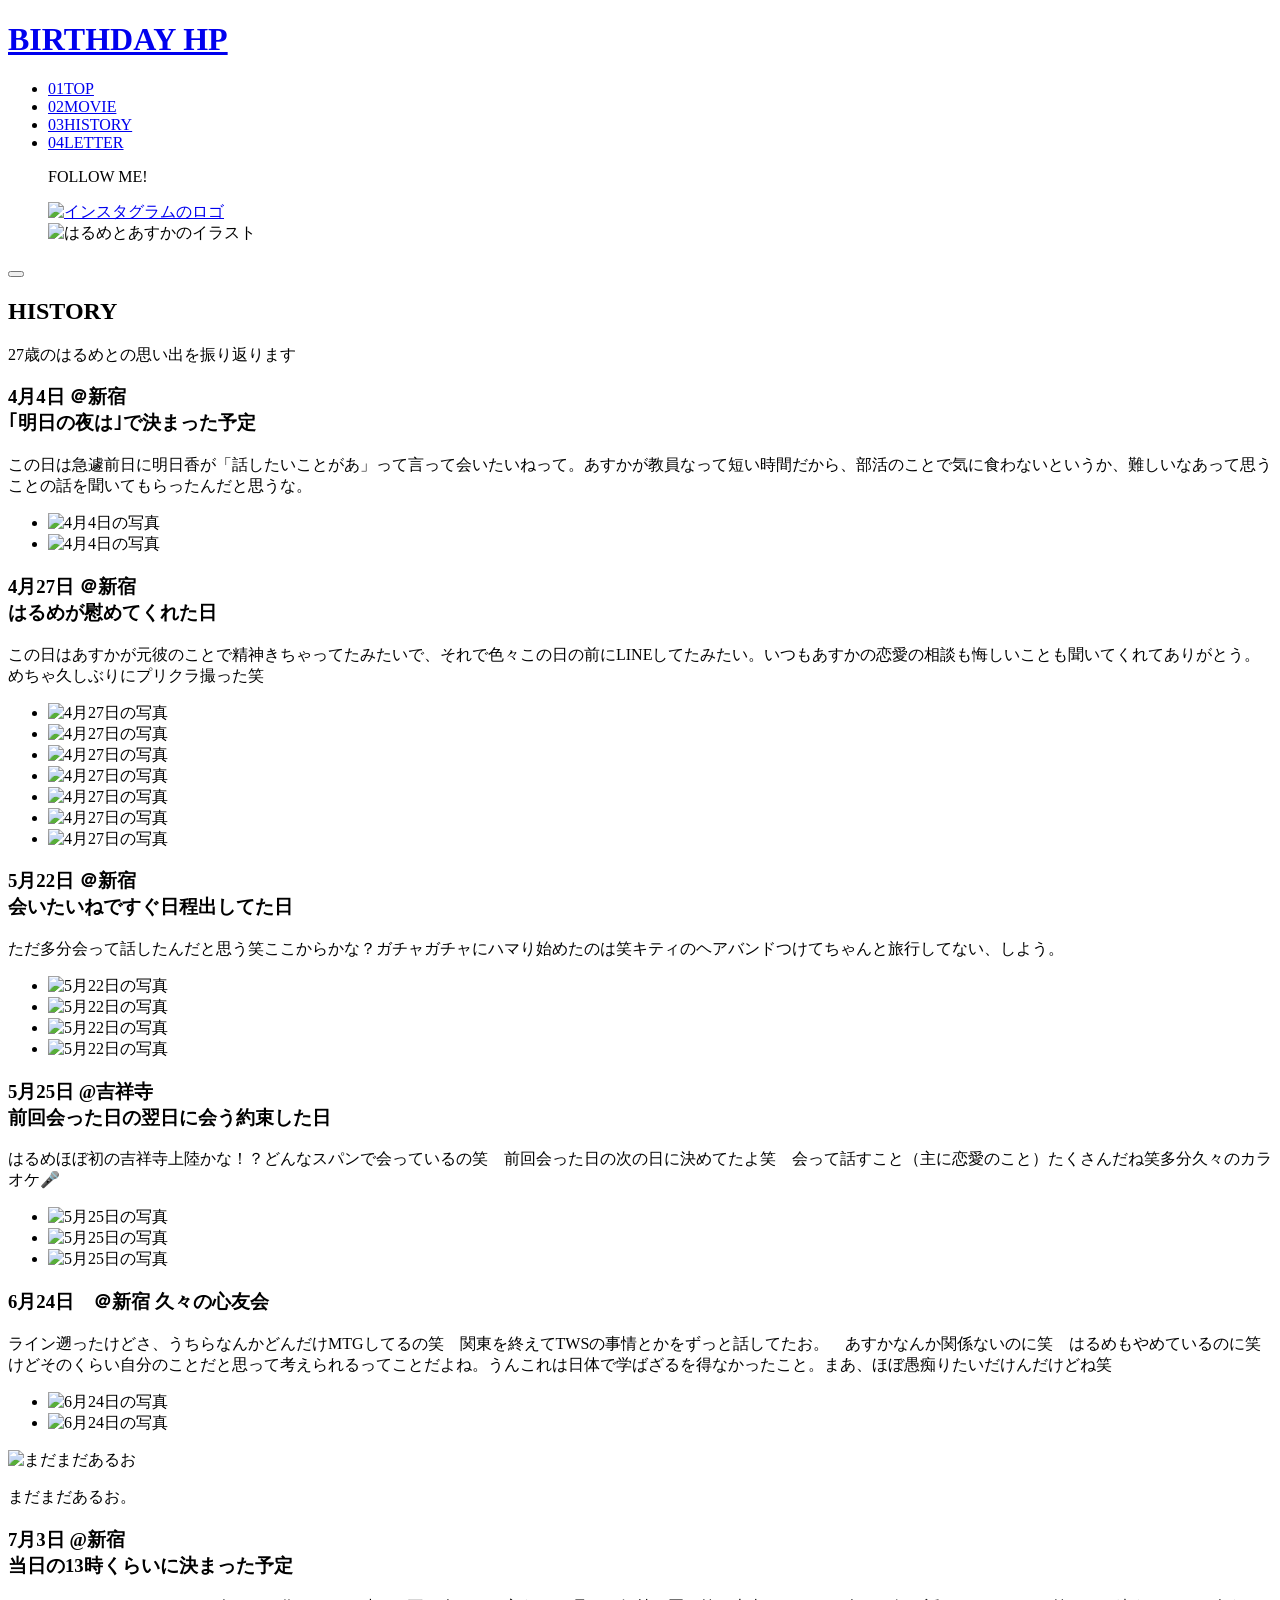
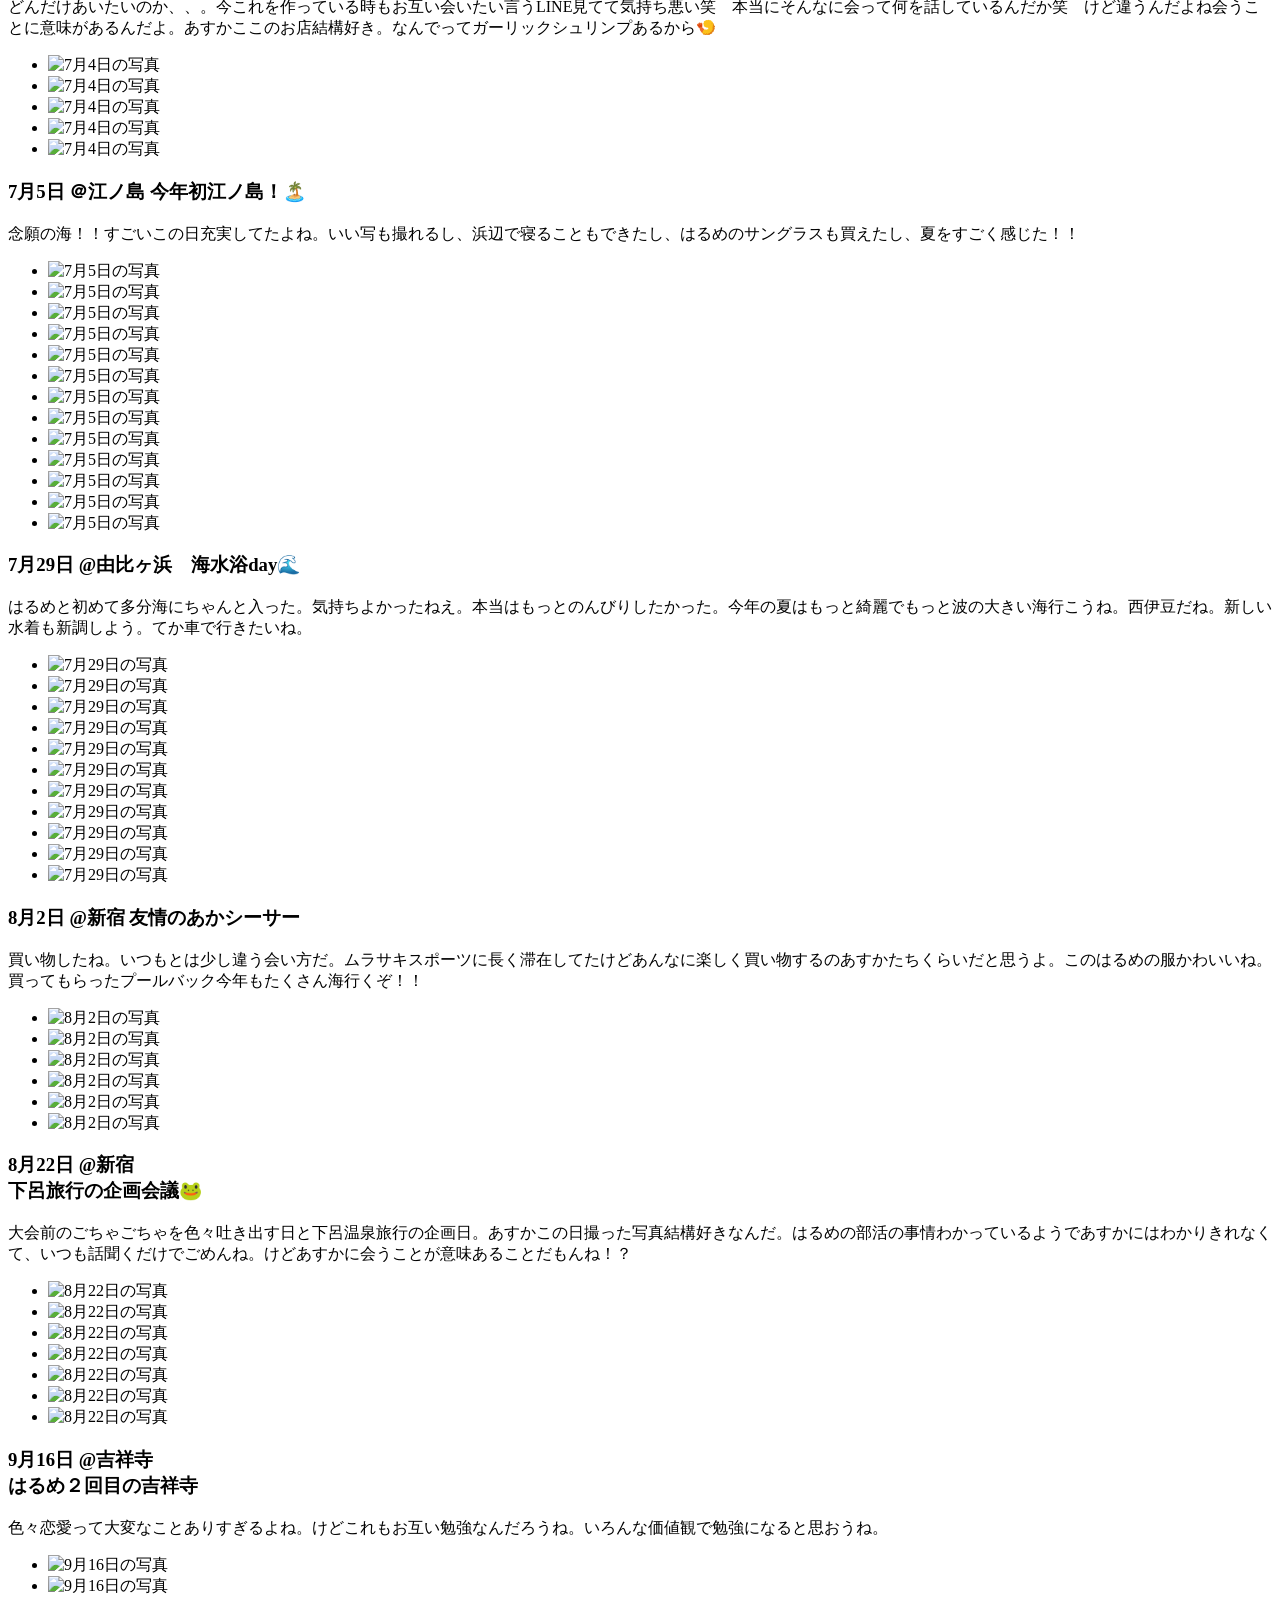
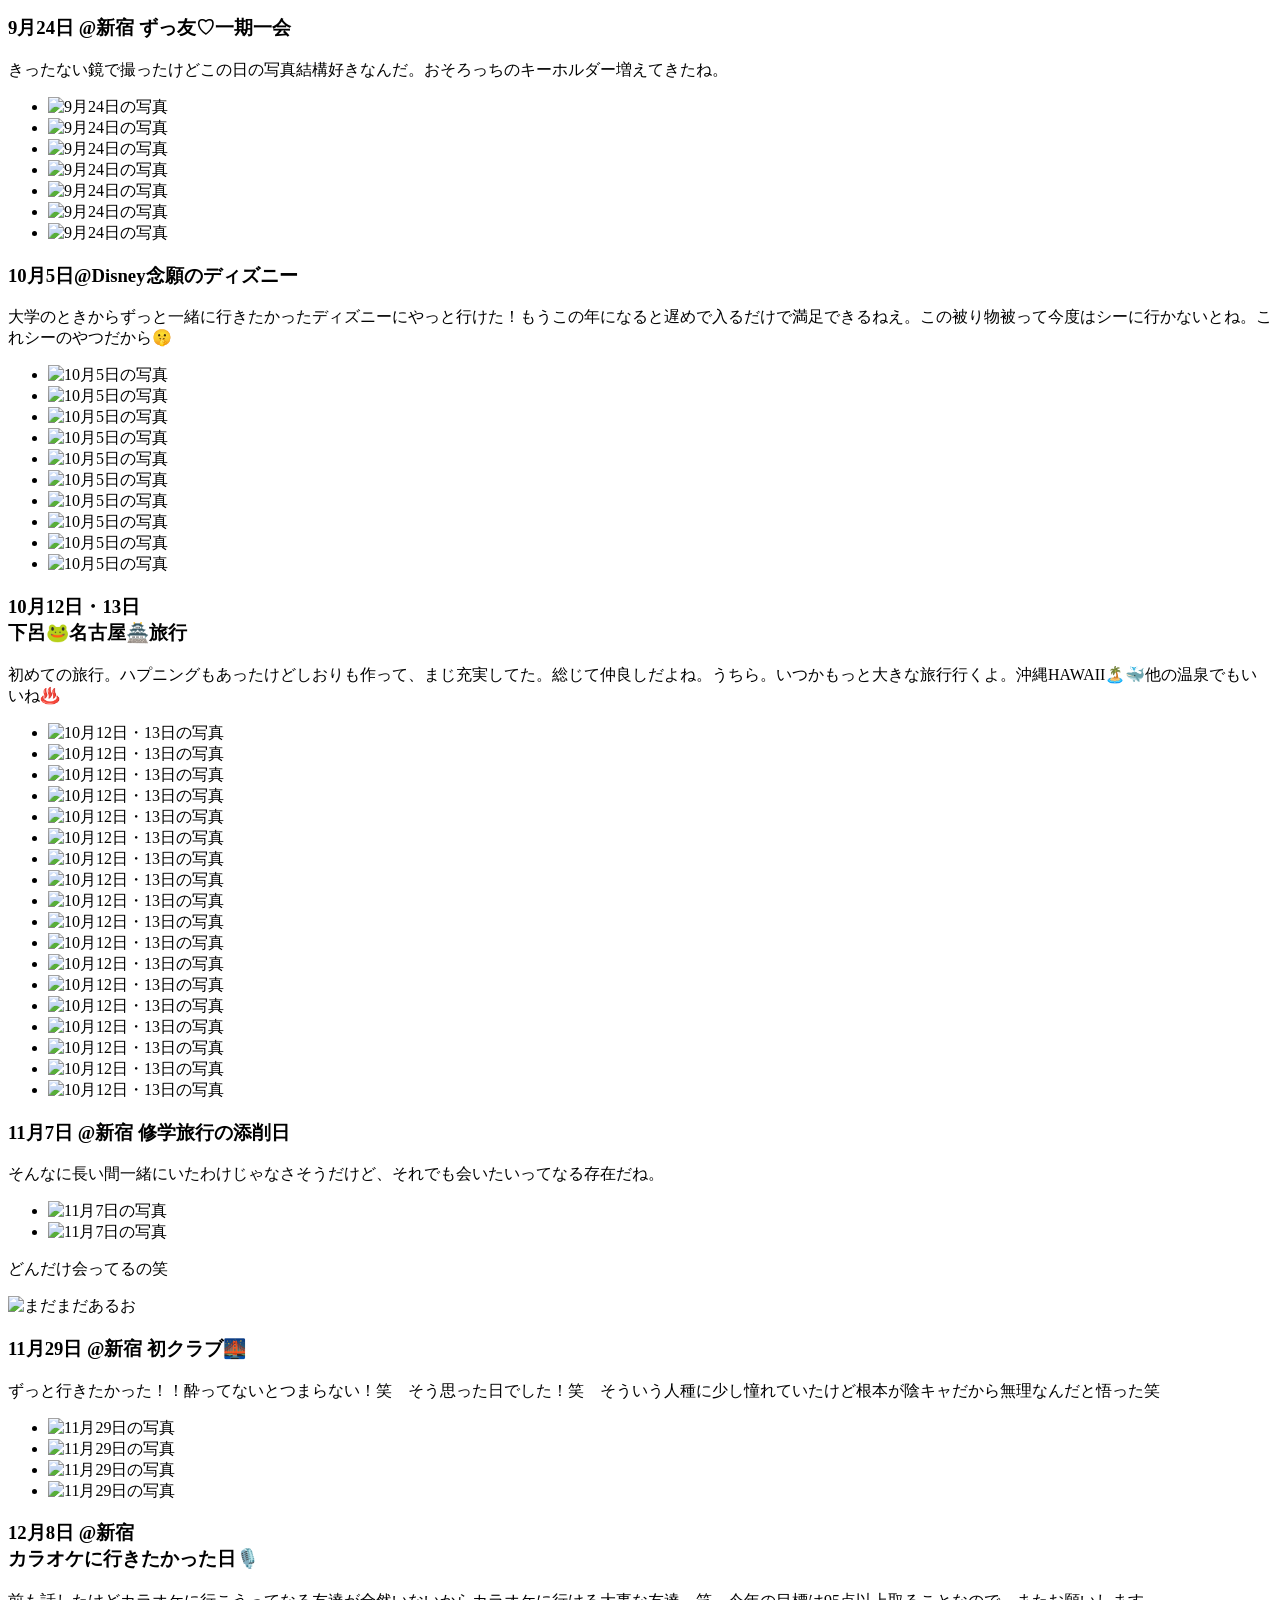
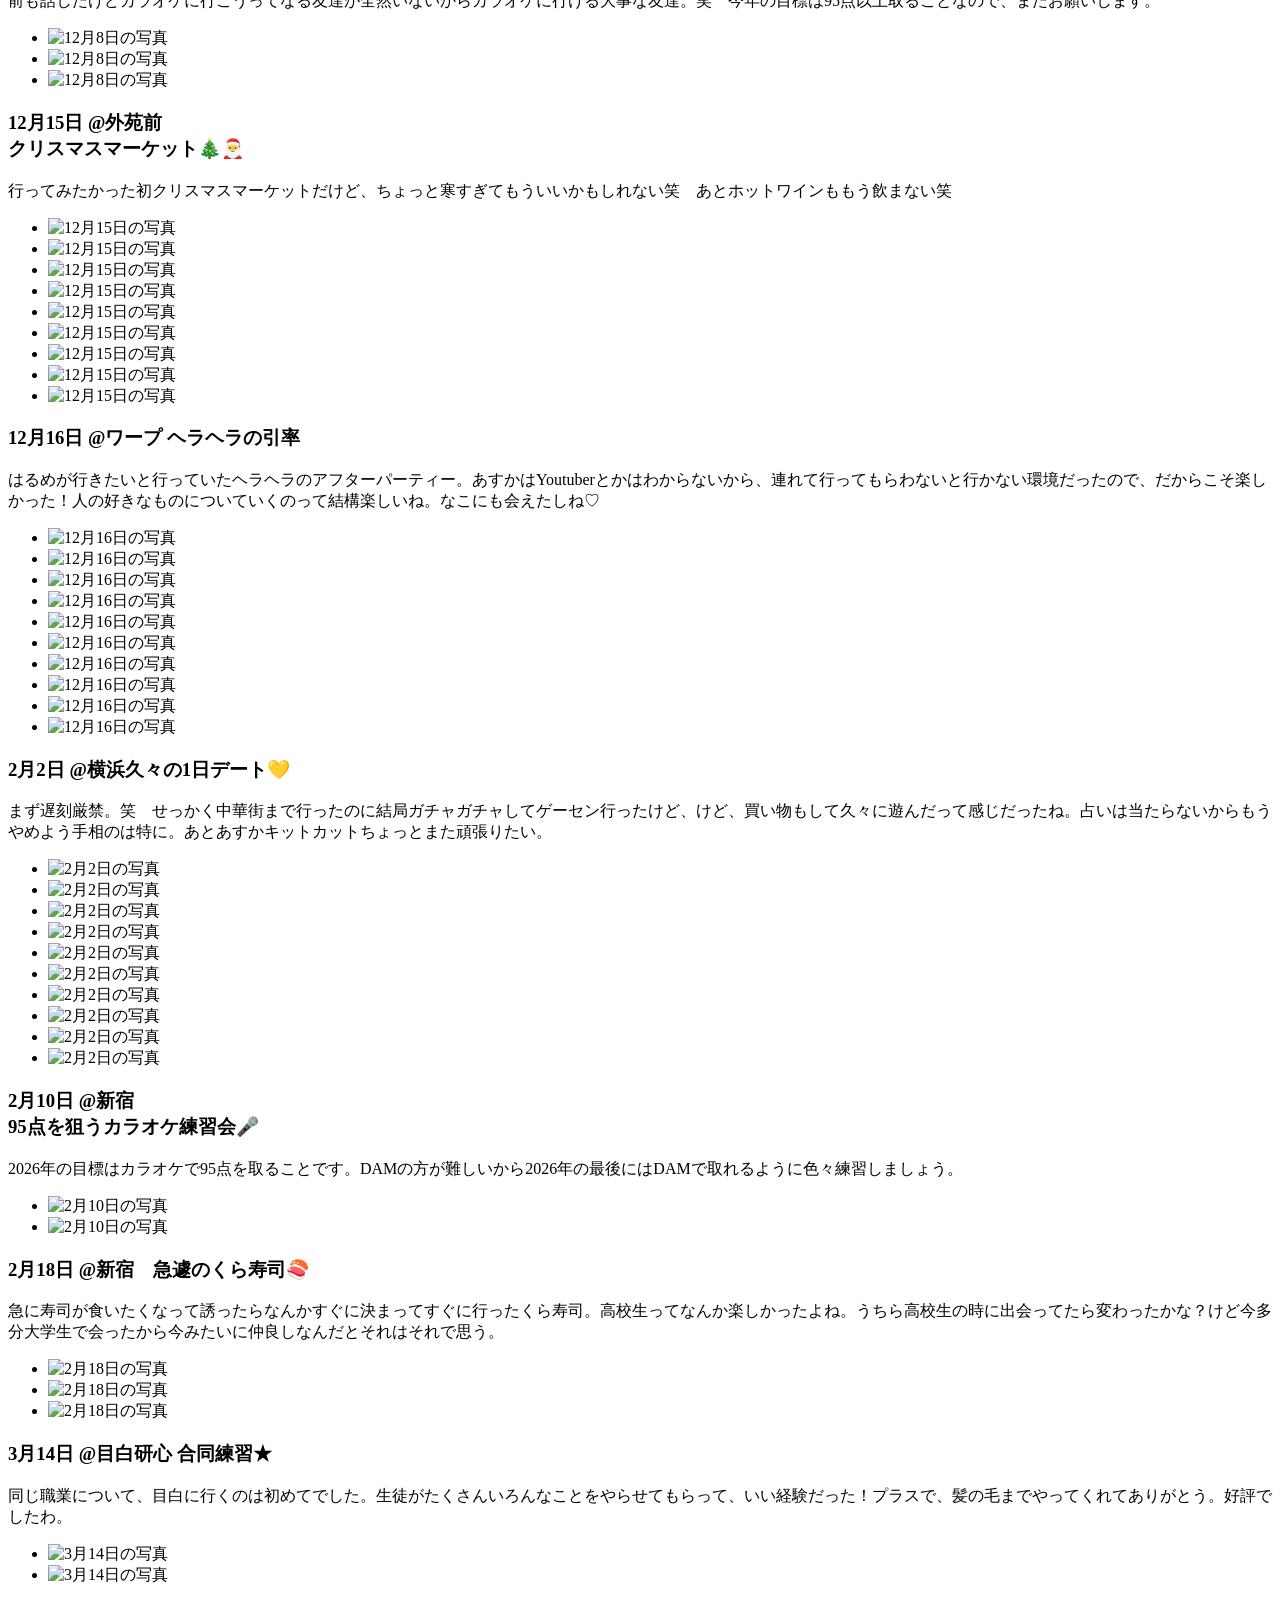
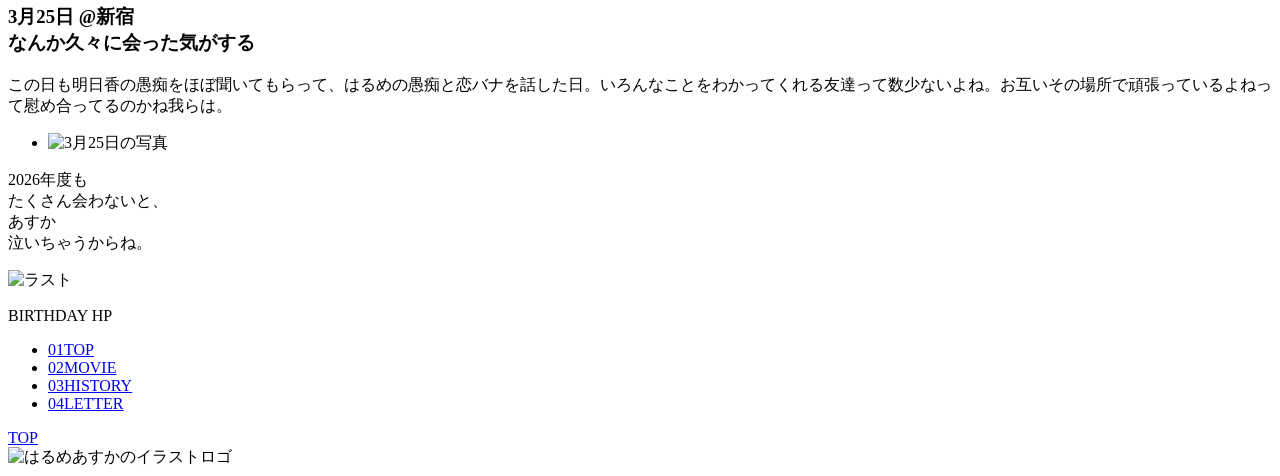
==== history.html @ 9bde6983 "Add files via upload" ====
<!doctype html>
<html lang="ja">
  <head>
    <meta charset="utf-8" />
    <meta name="viewport" content="width=device-width,initial-scale=1" />
    <title>BIRTHDAY HP</title>
    <meta
      name="description"
      content="大好きなはるめの誕生日をお祝いするHPになっています"
    />
    <meta name="format-detection" content="telephone=no" />

    <!-- favicon/web-clip-icon -->
    <link rel="icon" href="favicon.ico" type="image/ico" />
    <link rel="icon" href="favicon.png" type="image/png" />
    <link rel="icon" href="favicon.svg" type="image/svg+xml" />
    <link rel="apple-touch-icon" href="webclip.png" />

    <!-- ogp -->
    <meta property="og:site_name" content="BIRTHDAY HP" />
    <meta property="og:url" content="" />
    <meta property="og:type" content="website" />
    <meta property="og:title" content="BIRTHDAY HP" />
    <meta
      property="og:description"
      content="大好きなはるめの誕生日をお祝いするHPになっています"
    />
    <meta property="og:image" content="" />
    <meta property="og:locale" content="ja_JP" />
    <meta name="twitter:card" content="summary_large_image" />
    <meta
      name="twitter:description"
      content="大好きなはるめの誕生日をお祝いするHPになっています"
    />
    <meta name="twitter:image:src" content="" />

    <!-- google fonts -->
    <link rel="preconnect" href="https://fonts.googleapis.com" />
    <link rel="preconnect" href="https://fonts.gstatic.com" crossorigin />
    <link
      href="https://fonts.googleapis.com/css2?family=Luckiest+Guy&display=swap"
      rel="stylesheet"
    />

    <!-- css -->
    <link rel="stylesheet" href="css/reset.css" />
    <link rel="stylesheet" href="css/main.css" />

    <!-- js -->
    <!-- gsap,swiperのscriptを読み込む際はmain.jsより先に読み込んでください。 -->
    <script src="https://cdn.jsdelivr.net/npm/gsap@3.14.1/dist/gsap.min.js"></script>
    <script src="js/main.js" defer></script>
  </head>

  <body class="js_body">
    <header class="l_header">
      <h1 class="l_header-logo">
        <a href="index.html" class="l_header-logo_link">BIRTHDAY HP</a>
      </h1>
      <nav class="l_header-nav js_navigation">
        <ul class="l_header-nav_list">
          <li class="l_header-nav_item">
            <a href="index.html" class="l_header-nav_link"
              ><span class="l_header-nav__span">01</span>TOP</a
            >
          </li>
          <li class="l_header-nav_item">
            <a href="movie.html" class="l_header-nav_link"
              ><span class="l_header-nav__span">02</span>MOVIE</a
            >
          </li>
          <li class="l_header-nav_item">
            <a href="history.html" class="l_header-nav_link"
              ><span class="l_header-nav__span">03</span>HISTORY</a
            >
          </li>
          <li class="l_header-nav_item">
            <a href="letter.html" class="l_header-nav_link"
              ><span class="l_header-nav__span">04</span>LETTER</a
            >
          </li>

          <div class="l_header-follow-box">
            <p class="l_header-follow-txt">FOLLOW ME!</p>
            <div class="l_header-follow-img-wrapper">
              <a
                href="https://www.instagram.com/tomorrow87270/"
                target="_blank"
                class="l_header-follow-link"
              >
                <img
                  src="img/instgram.png"
                  alt="インスタグラムのロゴ"
                  width="41"
                  height="42"
                  class="l_header-follow-img"
                />
              </a>
            </div>
          </div>

          <div class="l_header-imageicon">
            <img
              src="img/illust_logo.png"
              alt="はるめとあすかのイラスト"
              width="500"
              height="500"
              class="l_header-imageicon-img"
            />
          </div>
        </ul>
      </nav>

      <button class="m_hamburger js_hamburger">
        <span class="m_hamburger-bar js_hamburger-bar"></span>
        <span class="m_hamburger-bar js_hamburger-bar"></span>
        <span class="m_hamburger-bar js_hamburger-bar"></span>
      </button>
    </header>

    <main class="history_main">
      <section class="history_section">
        <div class="l_contents">
          <div class="l_container">
            <h2 class="l_section-title">HISTORY</h2>
            <p class="l_section-txt">27歳のはるめとの思い出を振り返ります</p>

            <div class="history_contents">
              <div class="history_content">
                <div class="history_txt-wrap">
                  <h3 class="history_content-ttl">
                    <span class="history-date">4月4日 ＠新宿</span>
                    <br class="sp_br" />｢明日の夜は｣で決まった予定
                  </h3>
                  <p class="history_content-txt">
                    この日は急遽前日に明日香が「話したいことがあ」って言って会いたいねって。あすかが教員なって短い時間だから、部活のことで気に食わないというか、難しいなあって思うことの話を聞いてもらったんだと思うな。
                  </p>
                </div>

                <div class="history_slide-items_wrap">
                  <ul class="history_slide-items">
                    <li class="history_slide-items_item">
                      <img
                        src="img/memory/4m/0404/0404_1.jpg"
                        alt="4月4日の写真"
                        class="history_slide-items_photo"
                      />
                    </li>
                    <li class="history_slide-items_item">
                      <img
                        src="img/memory/4m/0404/0404_2.jpg"
                        alt="4月4日の写真"
                        class="history_slide-items_photo"
                      />
                    </li>
                  </ul>
                </div>
              </div>
            </div>

            <div class="history_contents">
              <div class="history_content">
                <div class="history_txt-wrap">
                  <h3 class="history_content-ttl">
                    <span class="history-date">4月27日 ＠新宿</span>
                    <br class="sp_br" />はるめが慰めてくれた日
                  </h3>
                  <p class="history_content-txt">
                    この日はあすかが元彼のことで精神きちゃってたみたいで、それで色々この日の前にLINEしてたみたい。いつもあすかの恋愛の相談も悔しいことも聞いてくれてありがとう。めちゃ久しぶりにプリクラ撮った笑
                  </p>
                </div>

                <div class="history_slide-items_wrap">
                  <ul class="history_slide-items">
                    <li class="history_slide-items_item">
                      <img
                        src="img/memory/4m/0427/0427_1.JPG"
                        alt="4月27日の写真"
                        class="history_slide-items_photo"
                      />
                    </li>
                    <li class="history_slide-items_item">
                      <img
                        src="img/memory/4m/0427/0427_2.JPG"
                        alt="4月27日の写真"
                        class="history_slide-items_photo"
                      />
                    </li>
                    <li class="history_slide-items_item">
                      <img
                        src="img/memory/4m/0427/0427_3.JPG"
                        alt="4月27日の写真"
                        class="history_slide-items_photo"
                      />
                    </li>
                    <li class="history_slide-items_item">
                      <img
                        src="img/memory/4m/0427/0427_4.JPG"
                        alt="4月27日の写真"
                        class="history_slide-items_photo"
                      />
                    </li>
                    <li class="history_slide-items_item">
                      <img
                        src="img/memory/4m/0427/0427_5.jpg"
                        alt="4月27日の写真"
                        class="history_slide-items_photo"
                      />
                    </li>
                    <li class="history_slide-items_item">
                      <img
                        src="img/memory/4m/0427/0427_6.jpg"
                        alt="4月27日の写真"
                        class="history_slide-items_photo"
                      />
                    </li>
                    <li class="history_slide-items_item">
                      <img
                        src="img/memory/4m/0427/0427_7.jpg"
                        alt="4月27日の写真"
                        class="history_slide-items_photo"
                      />
                    </li>
                  </ul>
                </div>
              </div>
            </div>

            <div class="history_contents">
              <div class="history_content">
                <div class="history_txt-wrap">
                  <h3 class="history_content-ttl">
                    <span class="history-date">5月22日 ＠新宿</span>
                    <br class="sp_br" />会いたいねですぐ日程出してた日
                  </h3>
                  <p class="history_content-txt">
                    ただ多分会って話したんだと思う笑ここからかな？ガチャガチャにハマり始めたのは笑キティのヘアバンドつけてちゃんと旅行してない、しよう。
                  </p>
                </div>

                <div class="history_slide-items_wrap">
                  <ul class="history_slide-items">
                    <li class="history_slide-items_item">
                      <img
                        src="img/memory/5m/0522/0522_1.JPG"
                        alt="5月22日の写真"
                        class="history_slide-items_photo"
                      />
                    </li>
                    <li class="history_slide-items_item">
                      <img
                        src="img/memory/5m/0522/0522_2.JPG"
                        alt="5月22日の写真"
                        class="history_slide-items_photo"
                      />
                    </li>
                    <li class="history_slide-items_item">
                      <img
                        src="img/memory/5m/0522/0522_3.JPG"
                        alt="5月22日の写真"
                        class="history_slide-items_photo"
                      />
                    </li>
                    <li class="history_slide-items_item">
                      <img
                        src="img/memory/5m/0522/0522_4.JPG"
                        alt="5月22日の写真"
                        class="history_slide-items_photo"
                      />
                    </li>
                  </ul>
                </div>
              </div>
            </div>

            <div class="history_contents">
              <div class="history_content">
                <div class="history_txt-wrap">
                  <h3 class="history_content-ttl">
                    <span class="history-date">5月25日 @吉祥寺</span>
                    <br class="sp_br" />前回会った日の翌日に会う約束した日
                  </h3>
                  <p class="history_content-txt">
                    はるめほぼ初の吉祥寺上陸かな！？どんなスパンで会っているの笑　前回会った日の次の日に決めてたよ笑　会って話すこと（主に恋愛のこと）たくさんだね笑多分久々のカラオケ🎤
                  </p>
                </div>

                <div class="history_slide-items_wrap">
                  <ul class="history_slide-items">
                    <li class="history_slide-items_item">
                      <img
                        src="img/memory/5m/0525/0525_1.JPG"
                        alt="5月25日の写真"
                        class="history_slide-items_photo"
                      />
                    </li>
                    <li class="history_slide-items_item">
                      <img
                        src="img/memory/5m/0525/0525_2.JPG"
                        alt="5月25日の写真"
                        class="history_slide-items_photo"
                      />
                    </li>
                    <li class="history_slide-items_item">
                      <img
                        src="img/memory/5m/0525/0525_3.JPG"
                        alt="5月25日の写真"
                        class="history_slide-items_photo"
                      />
                    </li>
                  </ul>
                </div>
              </div>
            </div>

            <div class="history_contents">
              <div class="history_content">
                <div class="history_txt-wrap">
                  <h3 class="history_content-ttl">
                    <span class="history-date">6月24日　＠新宿</span>
                    久々の心友会
                  </h3>
                  <p class="history_content-txt">
                    ライン遡ったけどさ、うちらなんかどんだけMTGしてるの笑　関東を終えてTWSの事情とかをずっと話してたお。　あすかなんか関係ないのに笑　はるめもやめているのに笑　けどそのくらい自分のことだと思って考えられるってことだよね。うんこれは日体で学ばざるを得なかったこと。まあ、ほぼ愚痴りたいだけんだけどね笑
                  </p>
                </div>

                <div class="history_slide-items_wrap">
                  <ul class="history_slide-items">
                    <li class="history_slide-items_item is-contain">
                      <img
                        src="img/memory/6m/0624_1.JPG"
                        alt="6月24日の写真"
                        class="history_slide-items_photo"
                      />
                    </li>
                    <li class="history_slide-items_item">
                      <img
                        src="img/memory/6m/0624_2.JPG"
                        alt="6月24日の写真"
                        class="history_slide-items_photo"
                      />
                    </li>
                  </ul>
                </div>
              </div>
            </div>

            <div class="history_continue-box">
              <div class="history_continue-img-wrap">
                <img
                  src="img/continue.png"
                  alt="まだまだあるお"
                  class="history_continue-img"
                />
              </div>
              <div class="history_continue-txt-box">
                <p class="history_continue-txt">まだまだあるお。</p>
              </div>
            </div>

            <div class="history_contents">
              <div class="history_content">
                <div class="history_txt-wrap">
                  <h3 class="history_content-ttl">
                    <span class="history-date">7月3日 @新宿</span>
                    <br class="sp_br" />当日の13時くらいに決まった予定
                  </h3>
                  <p class="history_content-txt">
                    どんだけあいたいのか、、。今これを作っている時もお互い会いたい言うLINE見てて気持ち悪い笑　本当にそんなに会って何を話しているんだか笑　けど違うんだよね会うことに意味があるんだよ。あすかここのお店結構好き。なんでってガーリックシュリンプあるから🍤
                  </p>
                </div>

                <div class="history_slide-items_wrap">
                  <ul class="history_slide-items">
                    <li class="history_slide-items_item">
                      <img
                        src="img/memory/7m/0704/0704_1.JPG"
                        alt="7月4日の写真"
                        class="history_slide-items_photo"
                      />
                    </li>
                    <li class="history_slide-items_item">
                      <img
                        src="img/memory/7m/0704/0704_2.JPG"
                        alt="7月4日の写真"
                        class="history_slide-items_photo"
                      />
                    </li>
                    <li class="history_slide-items_item">
                      <img
                        src="img/memory/7m/0704/0704_3.JPG"
                        alt="7月4日の写真"
                        class="history_slide-items_photo"
                      />
                    </li>
                    <li class="history_slide-items_item">
                      <img
                        src="img/memory/7m/0704/0704_4.jpg"
                        alt="7月4日の写真"
                        class="history_slide-items_photo"
                      />
                    </li>
                    <li class="history_slide-items_item">
                      <img
                        src="img/memory/7m/0704/0704_5.JPG"
                        alt="7月4日の写真"
                        class="history_slide-items_photo"
                      />
                    </li>
                  </ul>
                </div>
              </div>
            </div>

            <div class="history_contents">
              <div class="history_content">
                <div class="history_txt-wrap">
                  <h3 class="history_content-ttl">
                    <span class="history-date">7月5日 ＠江ノ島</span>
                    今年初江ノ島！🏝️
                  </h3>
                  <p class="history_content-txt">
                    念願の海！！すごいこの日充実してたよね。いい写も撮れるし、浜辺で寝ることもできたし、はるめのサングラスも買えたし、夏をすごく感じた！！
                  </p>
                </div>

                <div class="history_slide-items_wrap">
                  <ul class="history_slide-items">
                    <li class="history_slide-items_item">
                      <img
                        src="img/memory/7m/0705/0705_1.JPG"
                        alt="7月5日の写真"
                        class="history_slide-items_photo"
                      />
                    </li>
                    <li class="history_slide-items_item">
                      <img
                        src="img/memory/7m/0705/0705_2.JPG"
                        alt="7月5日の写真"
                        class="history_slide-items_photo"
                      />
                    </li>
                    <li class="history_slide-items_item">
                      <img
                        src="img/memory/7m/0705/0705_3.JPG"
                        alt="7月5日の写真"
                        class="history_slide-items_photo"
                      />
                    </li>
                    <li class="history_slide-items_item">
                      <img
                        src="img/memory/7m/0705/0705_4.JPG"
                        alt="7月5日の写真"
                        class="history_slide-items_photo"
                      />
                    </li>
                    <li class="history_slide-items_item">
                      <img
                        src="img/memory/7m/0705/0705_5.JPG"
                        alt="7月5日の写真"
                        class="history_slide-items_photo"
                      />
                    </li>
                    <li class="history_slide-items_item">
                      <img
                        src="img/memory/7m/0705/0705_6.JPG"
                        alt="7月5日の写真"
                        class="history_slide-items_photo"
                      />
                    </li>
                    <li class="history_slide-items_item">
                      <img
                        src="img/memory/7m/0705/0705_7.JPG"
                        alt="7月5日の写真"
                        class="history_slide-items_photo"
                      />
                    </li>
                    <li class="history_slide-items_item">
                      <img
                        src="img/memory/7m/0705/0705_8.JPG"
                        alt="7月5日の写真"
                        class="history_slide-items_photo"
                      />
                    </li>
                    <li class="history_slide-items_item">
                      <img
                        src="img/memory/7m/0705/0705_9.JPG"
                        alt="7月5日の写真"
                        class="history_slide-items_photo"
                      />
                    </li>
                    <li class="history_slide-items_item">
                      <img
                        src="img/memory/7m/0705/0705_10.JPG"
                        alt="7月5日の写真"
                        class="history_slide-items_photo"
                      />
                    </li>
                    <li class="history_slide-items_item">
                      <img
                        src="img/memory/7m/0705/0705_11.jpg"
                        alt="7月5日の写真"
                        class="history_slide-items_photo"
                      />
                    </li>
                    <li class="history_slide-items_item">
                      <img
                        src="img/memory/7m/0705/0705_12.jpg"
                        alt="7月5日の写真"
                        class="history_slide-items_photo"
                      />
                    </li>
                    <li class="history_slide-items_item">
                      <img
                        src="img/memory/7m/0705/0705_13.jpg"
                        alt="7月5日の写真"
                        class="history_slide-items_photo"
                      />
                    </li>
                  </ul>
                </div>
              </div>
            </div>

            <div class="history_contents">
              <div class="history_content">
                <div class="history_txt-wrap">
                  <h3 class="history_content-ttl">
                    <span class="history-date">7月29日 @由比ヶ浜</span
                    >　海水浴day🌊
                  </h3>
                  <p class="history_content-txt">
                    はるめと初めて多分海にちゃんと入った。気持ちよかったねえ。本当はもっとのんびりしたかった。今年の夏はもっと綺麗でもっと波の大きい海行こうね。西伊豆だね。新しい水着も新調しよう。てか車で行きたいね。
                  </p>
                </div>

                <div class="history_slide-items_wrap">
                  <ul class="history_slide-items">
                    <li class="history_slide-items_item">
                      <img
                        src="img/memory/7m/0729/0729_1.JPG"
                        alt="7月29日の写真"
                        class="history_slide-items_photo"
                      />
                    </li>
                    <li class="history_slide-items_item">
                      <img
                        src="img/memory/7m/0729/0729_2.JPG"
                        alt="7月29日の写真"
                        class="history_slide-items_photo"
                      />
                    </li>
                    <li class="history_slide-items_item">
                      <img
                        src="img/memory/7m/0729/0729_3.JPG"
                        alt="7月29日の写真"
                        class="history_slide-items_photo"
                      />
                    </li>
                    <li class="history_slide-items_item">
                      <img
                        src="img/memory/7m/0729/0729_4.JPG"
                        alt="7月29日の写真"
                        class="history_slide-items_photo"
                      />
                    </li>
                    <li class="history_slide-items_item">
                      <img
                        src="img/memory/7m/0729/0729_5.JPG"
                        alt="7月29日の写真"
                        class="history_slide-items_photo"
                      />
                    </li>
                    <li class="history_slide-items_item">
                      <img
                        src="img/memory/7m/0729/0729_6.JPG"
                        alt="7月29日の写真"
                        class="history_slide-items_photo"
                      />
                    </li>
                    <li class="history_slide-items_item">
                      <img
                        src="img/memory/7m/0729/0729_7.JPG"
                        alt="7月29日の写真"
                        class="history_slide-items_photo"
                      />
                    </li>
                    <li class="history_slide-items_item">
                      <img
                        src="img/memory/7m/0729/0729_8.jpg"
                        alt="7月29日の写真"
                        class="history_slide-items_photo"
                      />
                    </li>
                    <li class="history_slide-items_item is-contain">
                      <img
                        src="img/memory/7m/0729/0729_9.jpg"
                        alt="7月29日の写真"
                        class="history_slide-items_photo"
                      />
                    </li>
                    <li class="history_slide-items_item">
                      <img
                        src="img/memory/7m/0729/0729_10.jpg"
                        alt="7月29日の写真"
                        class="history_slide-items_photo"
                      />
                    </li>
                    <li class="history_slide-items_item">
                      <img
                        src="img/memory/7m/0729/0729_11.jpg"
                        alt="7月29日の写真"
                        class="history_slide-items_photo"
                      />
                    </li>
                  </ul>
                </div>
              </div>
            </div>

            <div class="history_contents">
              <div class="history_content">
                <div class="history_txt-wrap">
                  <h3 class="history_content-ttl">
                    <span class="history-date">8月2日 @新宿</span>
                    友情のあかシーサー
                  </h3>
                  <p class="history_content-txt">
                    買い物したね。いつもとは少し違う会い方だ。ムラサキスポーツに長く滞在してたけどあんなに楽しく買い物するのあすかたちくらいだと思うよ。このはるめの服かわいいね。買ってもらったプールバック今年もたくさん海行くぞ！！
                  </p>
                </div>

                <div class="history_slide-items_wrap">
                  <ul class="history_slide-items">
                    <li class="history_slide-items_item">
                      <img
                        src="img/memory/8m/0802/0802_1.JPG"
                        alt="8月2日の写真"
                        class="history_slide-items_photo"
                      />
                    </li>
                    <li class="history_slide-items_item">
                      <img
                        src="img/memory/8m/0802/0802_2.JPG"
                        alt="8月2日の写真"
                        class="history_slide-items_photo"
                      />
                    </li>
                    <li class="history_slide-items_item">
                      <img
                        src="img/memory/8m/0802/0802_3.JPG"
                        alt="8月2日の写真"
                        class="history_slide-items_photo"
                      />
                    </li>
                    <li class="history_slide-items_item is-contain">
                      <img
                        src="img/memory/8m/0802/0802_4.JPG"
                        alt="8月2日の写真"
                        class="history_slide-items_photo"
                      />
                    </li>
                    <li class="history_slide-items_item is-contain">
                      <img
                        src="img/memory/8m/0802/0802_5.JPG"
                        alt="8月2日の写真"
                        class="history_slide-items_photo"
                      />
                    </li>
                    <li class="history_slide-items_item">
                      <img
                        src="img/memory/8m/0802/0802_7.jpg"
                        alt="8月2日の写真"
                        class="history_slide-items_photo"
                      />
                    </li>
                  </ul>
                </div>
              </div>
            </div>

            <div class="history_contents">
              <div class="history_content">
                <div class="history_txt-wrap">
                  <h3 class="history_content-ttl">
                    <span class="history-date">8月22日 @新宿</span>
                    <br class="sp_br" />下呂旅行の企画会議🐸
                  </h3>
                  <p class="history_content-txt">
                    大会前のごちゃごちゃを色々吐き出す日と下呂温泉旅行の企画日。あすかこの日撮った写真結構好きなんだ。はるめの部活の事情わかっているようであすかにはわかりきれなくて、いつも話聞くだけでごめんね。けどあすかに会うことが意味あることだもんね！？
                  </p>
                </div>

                <div class="history_slide-items_wrap">
                  <ul class="history_slide-items">
                    <li class="history_slide-items_item">
                      <img
                        src="img/memory/8m/0822/0822_1.JPG"
                        alt="8月22日の写真"
                        class="history_slide-items_photo"
                      />
                    </li>
                    <li class="history_slide-items_item">
                      <img
                        src="img/memory/8m/0822/0822_2.JPG"
                        alt="8月22日の写真"
                        class="history_slide-items_photo"
                      />
                    </li>
                    <li class="history_slide-items_item">
                      <img
                        src="img/memory/8m/0822/0822_3.JPG"
                        alt="8月22日の写真"
                        class="history_slide-items_photo"
                      />
                    </li>
                    <li class="history_slide-items_item">
                      <img
                        src="img/memory/8m/0822/0822_4.JPG"
                        alt="8月22日の写真"
                        class="history_slide-items_photo"
                      />
                    </li>
                    <li class="history_slide-items_item">
                      <img
                        src="img/memory/8m/0822/0822_5.JPG"
                        alt="8月22日の写真"
                        class="history_slide-items_photo"
                      />
                    </li>
                    <li class="history_slide-items_item">
                      <img
                        src="img/memory/8m/0822/0822_6.JPG"
                        alt="8月22日の写真"
                        class="history_slide-items_photo"
                      />
                    </li>
                    <li class="history_slide-items_item">
                      <img
                        src="img/memory/8m/0822/0822_7.jpg"
                        alt="8月22日の写真"
                        class="history_slide-items_photo"
                      />
                    </li>
                  </ul>
                </div>
              </div>
            </div>

            <div class="history_contents">
              <div class="history_content">
                <div class="history_txt-wrap">
                  <h3 class="history_content-ttl">
                    <span class="history-date">9月16日 @吉祥寺</span>
                    <br class="sp_br" />はるめ２回目の吉祥寺
                  </h3>
                  <p class="history_content-txt">
                    色々恋愛って大変なことありすぎるよね。けどこれもお互い勉強なんだろうね。いろんな価値観で勉強になると思おうね。
                  </p>
                </div>

                <div class="history_slide-items_wrap">
                  <ul class="history_slide-items">
                    <li class="history_slide-items_item">
                      <img
                        src="img/memory/9m/0916/0916_1.JPG"
                        alt="9月16日の写真"
                        class="history_slide-items_photo"
                      />
                    </li>
                    <li class="history_slide-items_item">
                      <img
                        src="img/memory/9m/0916/0916_2.JPG"
                        alt="9月16日の写真"
                        class="history_slide-items_photo"
                      />
                    </li>
                  </ul>
                </div>
              </div>
            </div>

            <div class="history_contents">
              <div class="history_content">
                <div class="history_txt-wrap">
                  <h3 class="history_content-ttl">
                    <span class="history-date">9月24日 @新宿</span>
                    ずっ友♡一期一会
                  </h3>
                  <p class="history_content-txt">
                    きったない鏡で撮ったけどこの日の写真結構好きなんだ。おそろっちのキーホルダー増えてきたね。
                  </p>
                </div>

                <div class="history_slide-items_wrap">
                  <ul class="history_slide-items">
                    <li class="history_slide-items_item is-contain">
                      <img
                        src="img/memory/9m/0924/0924_2.JPG"
                        alt="9月24日の写真"
                        class="history_slide-items_photo"
                      />
                    </li>
                    <li class="history_slide-items_item">
                      <img
                        src="img/memory/9m/0924/0924_3.JPG"
                        alt="9月24日の写真"
                        class="history_slide-items_photo"
                      />
                    </li>
                    <li class="history_slide-items_item">
                      <img
                        src="img/memory/9m/0924/0924_4.JPG"
                        alt="9月24日の写真"
                        class="history_slide-items_photo"
                      />
                    </li>
                    <li class="history_slide-items_item is-contain">
                      <img
                        src="img/memory/9m/0924/0924_5.JPG"
                        alt="9月24日の写真"
                        class="history_slide-items_photo"
                      />
                    </li>
                    <li class="history_slide-items_item">
                      <img
                        src="img/memory/9m/0924/0924_6.JPG"
                        alt="9月24日の写真"
                        class="history_slide-items_photo"
                      />
                    </li>
                    <li class="history_slide-items_item">
                      <img
                        src="img/memory/9m/0924/0924_7.JPG"
                        alt="9月24日の写真"
                        class="history_slide-items_photo"
                      />
                    </li>
                    <li class="history_slide-items_item">
                      <img
                        src="img/memory/9m/0924/0924_8.JPG"
                        alt="9月24日の写真"
                        class="history_slide-items_photo"
                      />
                    </li>
                  </ul>
                </div>
              </div>
            </div>

            <div class="history_contents">
              <div class="history_content">
                <div class="history_txt-wrap">
                  <h3 class="history_content-ttl">
                    <span class="history-date">10月5日@Disney</span
                    >念願のディズニー
                  </h3>
                  <p class="history_content-txt">
                    大学のときからずっと一緒に行きたかったディズニーにやっと行けた！もうこの年になると遅めで入るだけで満足できるねえ。この被り物被って今度はシーに行かないとね。これシーのやつだから🤫
                  </p>
                </div>

                <div class="history_slide-items_wrap">
                  <ul class="history_slide-items">
                    <li class="history_slide-items_item is-contain">
                      <img
                        src="img/memory/10m/1005/1005_1.JPG"
                        alt="10月5日の写真"
                        class="history_slide-items_photo"
                      />
                    </li>
                    <li class="history_slide-items_item is-contain">
                      <img
                        src="img/memory/10m/1005/1005_2.JPG"
                        alt="10月5日の写真"
                        class="history_slide-items_photo"
                      />
                    </li>
                    <li class="history_slide-items_item is-contain">
                      <img
                        src="img/memory/10m/1005/1005_3.JPG"
                        alt="10月5日の写真"
                        class="history_slide-items_photo"
                      />
                    </li>
                    <li class="history_slide-items_item">
                      <img
                        src="img/memory/10m/1005/1005_4.JPG"
                        alt="10月5日の写真"
                        class="history_slide-items_photo"
                      />
                    </li>
                    <li class="history_slide-items_item">
                      <img
                        src="img/memory/10m/1005/1005_5.JPG"
                        alt="10月5日の写真"
                        class="history_slide-items_photo"
                      />
                    </li>
                    <li class="history_slide-items_item">
                      <img
                        src="img/memory/10m/1005/1005_6.JPG"
                        alt="10月5日の写真"
                        class="history_slide-items_photo"
                      />
                    </li>
                    <li class="history_slide-items_item">
                      <img
                        src="img/memory/10m/1005/1005_7.JPG"
                        alt="10月5日の写真"
                        class="history_slide-items_photo"
                      />
                    </li>
                    <li class="history_slide-items_item is-contain">
                      <img
                        src="img/memory/10m/1005/1005_8.jpg"
                        alt="10月5日の写真"
                        class="history_slide-items_photo"
                      />
                    </li>
                    <li class="history_slide-items_item">
                      <img
                        src="img/memory/10m/1005/1005_9.jpg"
                        alt="10月5日の写真"
                        class="history_slide-items_photo"
                      />
                    </li>
                    <li class="history_slide-items_item">
                      <img
                        src="img/memory/10m/1005/1005_10.jpg"
                        alt="10月5日の写真"
                        class="history_slide-items_photo"
                      />
                    </li>
                  </ul>
                </div>
              </div>
            </div>

            <div class="history_contents">
              <div class="history_content">
                <div class="history_txt-wrap">
                  <h3 class="history_content-ttl">
                    <span class="history-date">10月12日・13日</span>
                    <br class="sp_br" />下呂🐸名古屋🏯旅行
                  </h3>
                  <p class="history_content-txt">
                    初めての旅行。ハプニングもあったけどしおりも作って、まじ充実してた。総じて仲良しだよね。うちら。いつかもっと大きな旅行行くよ。沖縄HAWAII🏝️🐳他の温泉でもいいね♨️
                  </p>
                </div>

                <div class="history_slide-items_wrap">
                  <ul class="history_slide-items">
                    <li class="history_slide-items_item is-contain">
                      <img
                        src="img/memory/10m/101213/101213_1.jpg"
                        alt="10月12日・13日の写真"
                        class="history_slide-items_photo"
                      />
                    </li>
                    <li class="history_slide-items_item">
                      <img
                        src="img/memory/10m/101213/101213_2.jpg"
                        alt="10月12日・13日の写真"
                        class="history_slide-items_photo"
                      />
                    </li>
                    <li class="history_slide-items_item">
                      <img
                        src="img/memory/10m/101213/101213_4.jpg"
                        alt="10月12日・13日の写真"
                        class="history_slide-items_photo"
                      />
                    </li>
                    <li class="history_slide-items_item is-contain">
                      <img
                        src="img/memory/10m/101213/101213_5.jpg"
                        alt="10月12日・13日の写真"
                        class="history_slide-items_photo"
                      />
                    </li>
                    <li class="history_slide-items_item">
                      <img
                        src="img/memory/10m/101213/101213_6.jpg"
                        alt="10月12日・13日の写真"
                        class="history_slide-items_photo"
                      />
                    </li>
                    <li class="history_slide-items_item">
                      <img
                        src="img/memory/10m/101213/101213_7.jpg"
                        alt="10月12日・13日の写真"
                        class="history_slide-items_photo"
                      />
                    </li>
                    <li class="history_slide-items_item">
                      <img
                        src="img/memory/10m/101213/101213_8.jpg"
                        alt="10月12日・13日の写真"
                        class="history_slide-items_photo"
                      />
                    </li>
                    <li class="history_slide-items_item is-contain">
                      <img
                        src="img/memory/10m/101213/101213_9.jpg"
                        alt="10月12日・13日の写真"
                        class="history_slide-items_photo"
                      />
                    </li>
                    <li class="history_slide-items_item">
                      <img
                        src="img/memory/10m/101213/101213_10.jpg"
                        alt="10月12日・13日の写真"
                        class="history_slide-items_photo"
                      />
                    </li>
                    <li class="history_slide-items_item is-contain">
                      <img
                        src="img/memory/10m/101213/101213_11.jpg"
                        alt="10月12日・13日の写真"
                        class="history_slide-items_photo"
                      />
                    </li>
                    <li class="history_slide-items_item is-contain">
                      <img
                        src="img/memory/10m/101213/101213_12.jpg"
                        alt="10月12日・13日の写真"
                        class="history_slide-items_photo"
                      />
                    </li>
                    <li class="history_slide-items_item is-contain">
                      <img
                        src="img/memory/10m/101213/101213_13.jpg"
                        alt="10月12日・13日の写真"
                        class="history_slide-items_photo"
                      />
                    </li>
                    <li class="history_slide-items_item">
                      <img
                        src="img/memory/10m/101213/101213_14.jpg"
                        alt="10月12日・13日の写真"
                        class="history_slide-items_photo"
                      />
                    </li>
                    <li class="history_slide-items_item is-contain">
                      <img
                        src="img/memory/10m/101213/101213_15.jpg"
                        alt="10月12日・13日の写真"
                        class="history_slide-items_photo"
                      />
                    </li>
                    <li class="history_slide-items_item">
                      <img
                        src="img/memory/10m/101213/101213_16.jpg"
                        alt="10月12日・13日の写真"
                        class="history_slide-items_photo"
                      />
                    </li>
                    <li class="history_slide-items_item is-contain">
                      <img
                        src="img/memory/10m/101213/101213_17.jpg"
                        alt="10月12日・13日の写真"
                        class="history_slide-items_photo"
                      />
                    </li>
                    <li class="history_slide-items_item is-contain">
                      <img
                        src="img/memory/10m/101213/101213_18.jpg"
                        alt="10月12日・13日の写真"
                        class="history_slide-items_photo"
                      />
                    </li>
                    <li class="history_slide-items_item is-contain">
                      <img
                        src="img/memory/10m/101213/101213_19.jpg"
                        alt="10月12日・13日の写真"
                        class="history_slide-items_photo"
                      />
                    </li>
                  </ul>
                </div>
              </div>
            </div>

            <div class="history_contents">
              <div class="history_content">
                <div class="history_txt-wrap">
                  <h3 class="history_content-ttl">
                    <span class="history-date">11月7日 @新宿</span>
                    修学旅行の添削日
                  </h3>
                  <p class="history_content-txt">
                    そんなに長い間一緒にいたわけじゃなさそうだけど、それでも会いたいってなる存在だね。
                  </p>
                </div>

                <div class="history_slide-items_wrap">
                  <ul class="history_slide-items">
                    <li class="history_slide-items_item">
                      <img
                        src="img/memory/11m/1107/1107_1.jpg"
                        alt="11月7日の写真"
                        class="history_slide-items_photo"
                      />
                    </li>
                    <li class="history_slide-items_item">
                      <img
                        src="img/memory/11m/1107/1107_2.jpg"
                        alt="11月7日の写真"
                        class="history_slide-items_photo"
                      />
                    </li>
                  </ul>
                </div>
              </div>
            </div>

            <div class="history_continue-box2">
              <div class="history_continue-txt-box2">
                <p class="history_continue-txt2">どんだけ会ってるの笑</p>
              </div>
              <div class="history_continue-img-wrap2">
                <img
                  src="img/continue_2.png"
                  alt="まだまだあるお"
                  height="344"
                  width="298"
                  class="history_continue-img2"
                />
              </div>
            </div>

            <div class="history_contents">
              <div class="history_content">
                <div class="history_txt-wrap">
                  <h3 class="history_content-ttl">
                    <span class="history-date">11月29日 @新宿</span> 初クラブ🌉
                  </h3>
                  <p class="history_content-txt">
                    ずっと行きたかった！！酔ってないとつまらない！笑　そう思った日でした！笑　そういう人種に少し憧れていたけど根本が陰キャだから無理なんだと悟った笑
                  </p>
                </div>

                <div class="history_slide-items_wrap">
                  <ul class="history_slide-items">
                    <li class="history_slide-items_item">
                      <img
                        src="img/memory/11m/1129/1129_1.jpg"
                        alt="11月29日の写真"
                        class="history_slide-items_photo"
                      />
                    </li>
                    <li class="history_slide-items_item">
                      <img
                        src="img/memory/11m/1129/1129_2.jpg"
                        alt="11月29日の写真"
                        class="history_slide-items_photo"
                      />
                    </li>
                    <li class="history_slide-items_item">
                      <img
                        src="img/memory/11m/1129/1129_3.jpg"
                        alt="11月29日の写真"
                        class="history_slide-items_photo"
                      />
                    </li>
                    <li class="history_slide-items_item">
                      <img
                        src="img/memory/11m/1129/1129_4.jpg"
                        alt="11月29日の写真"
                        class="history_slide-items_photo"
                      />
                    </li>
                  </ul>
                </div>
              </div>
            </div>

            <div class="history_contents">
              <div class="history_content">
                <div class="history_txt-wrap">
                  <h3 class="history_content-ttl">
                    <span class="history-date">12月8日 @新宿</span>
                    <br class="sp_br" />カラオケに行きたかった日🎙️
                  </h3>
                  <p class="history_content-txt">
                    前も話したけどカラオケに行こうってなる友達が全然いないからカラオケに行ける大事な友達。笑　今年の目標は95点以上取ることなので、またお願いします。
                  </p>
                </div>

                <div class="history_slide-items_wrap">
                  <ul class="history_slide-items">
                    <li class="history_slide-items_item">
                      <img
                        src="img/memory/12m/1208/1208_1.jpg"
                        alt="12月8日の写真"
                        class="history_slide-items_photo"
                      />
                    </li>
                    <li class="history_slide-items_item">
                      <img
                        src="img/memory/12m/1208/1208_2.jpg"
                        alt="12月8日の写真"
                        class="history_slide-items_photo"
                      />
                    </li>
                    <li class="history_slide-items_item">
                      <img
                        src="img/memory/12m/1208/1208_4.jpg"
                        alt="12月8日の写真"
                        class="history_slide-items_photo"
                      />
                    </li>
                  </ul>
                </div>
              </div>
            </div>

            <div class="history_contents">
              <div class="history_content">
                <div class="history_txt-wrap">
                  <h3 class="history_content-ttl">
                    <span class="history-date">12月15日 @外苑前</span>
                    <br class="sp_br" />クリスマスマーケット🎄🎅
                  </h3>
                  <p class="history_content-txt">
                    行ってみたかった初クリスマスマーケットだけど、ちょっと寒すぎてもういいかもしれない笑　あとホットワインももう飲まない笑
                  </p>
                </div>

                <div class="history_slide-items_wrap">
                  <ul class="history_slide-items">
                    <li class="history_slide-items_item is-contain">
                      <img
                        src="img/memory/12m/1215/1215_1.jpg"
                        alt="12月15日の写真"
                        class="history_slide-items_photo"
                      />
                    </li>
                    <li class="history_slide-items_item">
                      <img
                        src="img/memory/12m/1215/1215_2.jpg"
                        alt="12月15日の写真"
                        class="history_slide-items_photo"
                      />
                    </li>
                    <li class="history_slide-items_item is-contain">
                      <img
                        src="img/memory/12m/1215/1215_3.jpg"
                        alt="12月15日の写真"
                        class="history_slide-items_photo"
                      />
                    </li>
                    <li class="history_slide-items_item">
                      <img
                        src="img/memory/12m/1215/1215_4.jpg"
                        alt="12月15日の写真"
                        class="history_slide-items_photo"
                      />
                    </li>
                    <li class="history_slide-items_item is-contain">
                      <img
                        src="img/memory/12m/1215/1215_5.jpg"
                        alt="12月15日の写真"
                        class="history_slide-items_photo"
                      />
                    </li>
                    <li class="history_slide-items_item">
                      <img
                        src="img/memory/12m/1215/1215_6.jpg"
                        alt="12月15日の写真"
                        class="history_slide-items_photo"
                      />
                    </li>
                    <li class="history_slide-items_item">
                      <img
                        src="img/memory/12m/1215/1215_7.jpg"
                        alt="12月15日の写真"
                        class="history_slide-items_photo"
                      />
                    </li>
                    <li class="history_slide-items_item">
                      <img
                        src="img/memory/12m/1215/1215_8.jpg"
                        alt="12月15日の写真"
                        class="history_slide-items_photo"
                      />
                    </li>
                    <li class="history_slide-items_item">
                      <img
                        src="img/memory/12m/1215/1215_9.jpg"
                        alt="12月15日の写真"
                        class="history_slide-items_photo"
                      />
                    </li>
                  </ul>
                </div>
              </div>
            </div>

            <div class="history_contents">
              <div class="history_content">
                <div class="history_txt-wrap">
                  <h3 class="history_content-ttl">
                    <span class="history-date">12月16日 @ワープ</span>
                    ヘラヘラの引率
                  </h3>
                  <p class="history_content-txt">
                    はるめが行きたいと行っていたヘラヘラのアフターパーティー。あすかはYoutuberとかはわからないから、連れて行ってもらわないと行かない環境だったので、だからこそ楽しかった！人の好きなものについていくのって結構楽しいね。なこにも会えたしね♡
                  </p>
                </div>

                <div class="history_slide-items_wrap">
                  <ul class="history_slide-items">
                    <li class="history_slide-items_item is-contain">
                      <img
                        src="img/memory/12m/1216/1216_1.jpg"
                        alt="12月16日の写真"
                        class="history_slide-items_photo"
                      />
                    </li>
                    <li class="history_slide-items_item is-contain">
                      <img
                        src="img/memory/12m/1216/1216_2.jpg"
                        alt="12月16日の写真"
                        class="history_slide-items_photo"
                      />
                    </li>
                    <li class="history_slide-items_item">
                      <img
                        src="img/memory/12m/1216/1216_3.jpg"
                        alt="12月16日の写真"
                        class="history_slide-items_photo"
                      />
                    </li>
                    <li class="history_slide-items_item">
                      <img
                        src="img/memory/12m/1216/1216_4.jpg"
                        alt="12月16日の写真"
                        class="history_slide-items_photo"
                      />
                    </li>
                    <li class="history_slide-items_item">
                      <img
                        src="img/memory/12m/1216/1216_5.jpg"
                        alt="12月16日の写真"
                        class="history_slide-items_photo"
                      />
                    </li>
                    <li class="history_slide-items_item">
                      <img
                        src="img/memory/12m/1216/1216_6.jpg"
                        alt="12月16日の写真"
                        class="history_slide-items_photo"
                      />
                    </li>
                    <li class="history_slide-items_item">
                      <img
                        src="img/memory/12m/1216/1216_7.jpg"
                        alt="12月16日の写真"
                        class="history_slide-items_photo"
                      />
                    </li>
                    <li class="history_slide-items_item">
                      <img
                        src="img/memory/12m/1216/1216_8.jpg"
                        alt="12月16日の写真"
                        class="history_slide-items_photo"
                      />
                    </li>
                    <li class="history_slide-items_item">
                      <img
                        src="img/memory/12m/1216/1216_9.jpg"
                        alt="12月16日の写真"
                        class="history_slide-items_photo"
                      />
                    </li>
                    <li class="history_slide-items_item">
                      <img
                        src="img/memory/12m/1216/1216_11.jpg"
                        alt="12月16日の写真"
                        class="history_slide-items_photo"
                      />
                    </li>
                  </ul>
                </div>
              </div>
            </div>

            <div class="history_contents">
              <div class="history_content">
                <div class="history_txt-wrap">
                  <h3 class="history_content-ttl">
                    <span class="history-date">2月2日 @横浜</span
                    >久々の1日デート💛
                  </h3>
                  <p class="history_content-txt">
                    まず遅刻厳禁。笑　せっかく中華街まで行ったのに結局ガチャガチャしてゲーセン行ったけど、けど、買い物もして久々に遊んだって感じだったね。占いは当たらないからもうやめよう手相のは特に。あとあすかキットカットちょっとまた頑張りたい。
                  </p>
                </div>

                <div class="history_slide-items_wrap">
                  <ul class="history_slide-items">
                    <li class="history_slide-items_item">
                      <img
                        src="img/memory/2m/0202/0202_1.jpg"
                        alt="2月2日の写真"
                        class="history_slide-items_photo"
                      />
                    </li>
                    <li class="history_slide-items_item">
                      <img
                        src="img/memory/2m/0202/0202_2.jpg"
                        alt="2月2日の写真"
                        class="history_slide-items_photo"
                      />
                    </li>
                    <li class="history_slide-items_item is-contain">
                      <img
                        src="img/memory/2m/0202/0202_3.jpg"
                        alt="2月2日の写真"
                        class="history_slide-items_photo"
                      />
                    </li>
                    <li class="history_slide-items_item">
                      <img
                        src="img/memory/2m/0202/0202_4.jpg"
                        alt="2月2日の写真"
                        class="history_slide-items_photo"
                      />
                    </li>
                    <li class="history_slide-items_item">
                      <img
                        src="img/memory/2m/0202/0202_5.jpg"
                        alt="2月2日の写真"
                        class="history_slide-items_photo"
                      />
                    </li>
                    <li class="history_slide-items_item">
                      <img
                        src="img/memory/2m/0202/0202_6.jpg"
                        alt="2月2日の写真"
                        class="history_slide-items_photo"
                      />
                    </li>
                    <li class="history_slide-items_item">
                      <img
                        src="img/memory/2m/0202/0202_7.jpg"
                        alt="2月2日の写真"
                        class="history_slide-items_photo"
                      />
                    </li>
                    <li class="history_slide-items_item">
                      <img
                        src="img/memory/2m/0202/0202_8.jpg"
                        alt="2月2日の写真"
                        class="history_slide-items_photo"
                      />
                    </li>
                    <li class="history_slide-items_item">
                      <img
                        src="img/memory/2m/0202/0202_9.jpg"
                        alt="2月2日の写真"
                        class="history_slide-items_photo"
                      />
                    </li>
                    <li class="history_slide-items_item">
                      <img
                        src="img/memory/2m/0202/0202_10.jpg"
                        alt="2月2日の写真"
                        class="history_slide-items_photo"
                      />
                    </li>
                  </ul>
                </div>
              </div>
            </div>

            <div class="history_contents">
              <div class="history_content">
                <div class="history_txt-wrap">
                  <h3 class="history_content-ttl">
                    <span class="history-date">2月10日 @新宿</span
                    ><br class="sp_br" />95点を狙うカラオケ練習会🎤
                  </h3>
                  <p class="history_content-txt">
                    2026年の目標はカラオケで95点を取ることです。DAMの方が難しいから2026年の最後にはDAMで取れるように色々練習しましょう。
                  </p>
                </div>

                <div class="history_slide-items_wrap">
                  <ul class="history_slide-items">
                    <li class="history_slide-items_item">
                      <img
                        src="img/memory/2m/0210/0210_1.jpg"
                        alt="2月10日の写真"
                        class="history_slide-items_photo"
                      />
                    </li>
                    <li class="history_slide-items_item">
                      <img
                        src="img/memory/2m/0210/0210_2.jpg"
                        alt="2月10日の写真"
                        class="history_slide-items_photo"
                      />
                    </li>
                  </ul>
                </div>
              </div>
            </div>

            <div class="history_contents">
              <div class="history_content">
                <div class="history_txt-wrap">
                  <h3 class="history_content-ttl">
                    <span class="history-date">2月18日 @新宿</span
                    >　急遽のくら寿司🍣
                  </h3>
                  <p class="history_content-txt">
                    急に寿司が食いたくなって誘ったらなんかすぐに決まってすぐに行ったくら寿司。高校生ってなんか楽しかったよね。うちら高校生の時に出会ってたら変わったかな？けど今多分大学生で会ったから今みたいに仲良しなんだとそれはそれで思う。
                  </p>
                </div>

                <div class="history_slide-items_wrap">
                  <ul class="history_slide-items">
                    <li class="history_slide-items_item is-contain">
                      <img
                        src="img/memory/2m/0218/0218_1.jpg"
                        alt="2月18日の写真"
                        class="history_slide-items_photo"
                      />
                    </li>

                    <li class="history_slide-items_item is-contain">
                      <img
                        src="img/memory/2m/0218/0218_2.jpg"
                        alt="2月18日の写真"
                        class="history_slide-items_photo"
                      />
                    </li>

                    <li class="history_slide-items_item">
                      <img
                        src="img/memory/2m/0218/0218_3.jpg"
                        alt="2月18日の写真"
                        class="history_slide-items_photo"
                      />
                    </li>
                  </ul>
                </div>
              </div>
            </div>

            <div class="history_contents">
              <div class="history_content">
                <div class="history_txt-wrap">
                  <h3 class="history_content-ttl">
                    <span class="history-date">3月14日 @目白研心</span>
                    合同練習★
                  </h3>
                  <p class="history_content-txt">
                    同じ職業について、目白に行くのは初めてでした。生徒がたくさんいろんなことをやらせてもらって、いい経験だった！プラスで、髪の毛までやってくれてありがとう。好評でしたわ。
                  </p>
                </div>

                <div class="history_slide-items_wrap">
                  <ul class="history_slide-items">
                    <li class="history_slide-items_item">
                      <img
                        src="img/memory/3m/0314/0314_1.jpg"
                        alt="3月14日の写真"
                        class="history_slide-items_photo"
                      />
                    </li>

                    <li class="history_slide-items_item">
                      <img
                        src="img/memory/3m/0314/0314_2.jpg"
                        alt="3月14日の写真"
                        class="history_slide-items_photo"
                      />
                    </li>
                  </ul>
                </div>
              </div>
            </div>

            <div class="history_contents">
              <div class="history_content">
                <div class="history_txt-wrap">
                  <h3 class="history_content-ttl">
                    <span class="history-date">3月25日 @新宿</span>
                    <br />なんか久々に会った気がする
                  </h3>
                  <p class="history_content-txt">
                    この日も明日香の愚痴をほぼ聞いてもらって、はるめの愚痴と恋バナを話した日。いろんなことをわかってくれる友達って数少ないよね。お互いその場所で頑張っているよねって慰め合ってるのかね我らは。
                  </p>
                </div>

                <div class="history_slide-items_wrap">
                  <ul class="history_slide-items">
                    <li class="history_slide-items_item">
                      <img
                        src="img/memory/3m/0325/0325_1.jpg"
                        alt="3月25日の写真"
                        class="history_slide-items_photo"
                      />
                    </li>
                  </ul>
                </div>
              </div>
            </div>

            <div class="history_last-box">
              <div class="history_last-txt-box">
                <p class="history_last-txt">
                  2026年度も <br />たくさん会わないと、 <br />あすか
                  <br />泣いちゃうからね。
                </p>
              </div>
              <div class="history_last-img-wrap">
                <img
                  src="img/last.png"
                  alt="ラスト"
                  height="500"
                  width="500"
                  class="history_last-img"
                />
              </div>
            </div>
          </div>
        </div>
      </section>
    </main>

    <footer class="l_footer">
      <div class="l_footer_contents">
        <div class="l_container">
          <p class="l_footer_logo">BIRTHDAY HP</p>

          <div class="l_footer-nav">
            <ul class="l_footer-nav_list">
              <li class="l_footer-nav_item">
                <a href="index.html" class="l_header-nav_link"
                  ><span class="l_footer-nav__span">01</span>TOP</a
                >
              </li>
              <li class="l_footer-nav_item">
                <a href="movie.html" class="l_header-nav_link"
                  ><span class="l_footer-nav__span">02</span>MOVIE</a
                >
              </li>
              <li class="l_footer-nav_item">
                <a href="history.html" class="l_header-nav_link"
                  ><span class="l_footer-nav__span">03</span>HISTORY</a
                >
              </li>
              <li class="l_footer-nav_item">
                <a href="letter.html" class="l_header-nav_link"
                  ><span class="l_footer-nav__span">04</span>LETTER</a
                >
              </li>
            </ul>
          </div>
        </div>

        <div class="l_footer_pagetop-btn-wrap">
          <a href="#" class="top_pagetop_btn">TOP</a>
        </div>

        <div class="l_footer_illust-wrap">
          <img
            src="img/illust_logo.png"
            alt="はるめあすかのイラストロゴ"
            class="l_footer_illust"
            width="500"
            height="500"
          />
        </div>
      </div>
    </footer>
  </body>
</html>
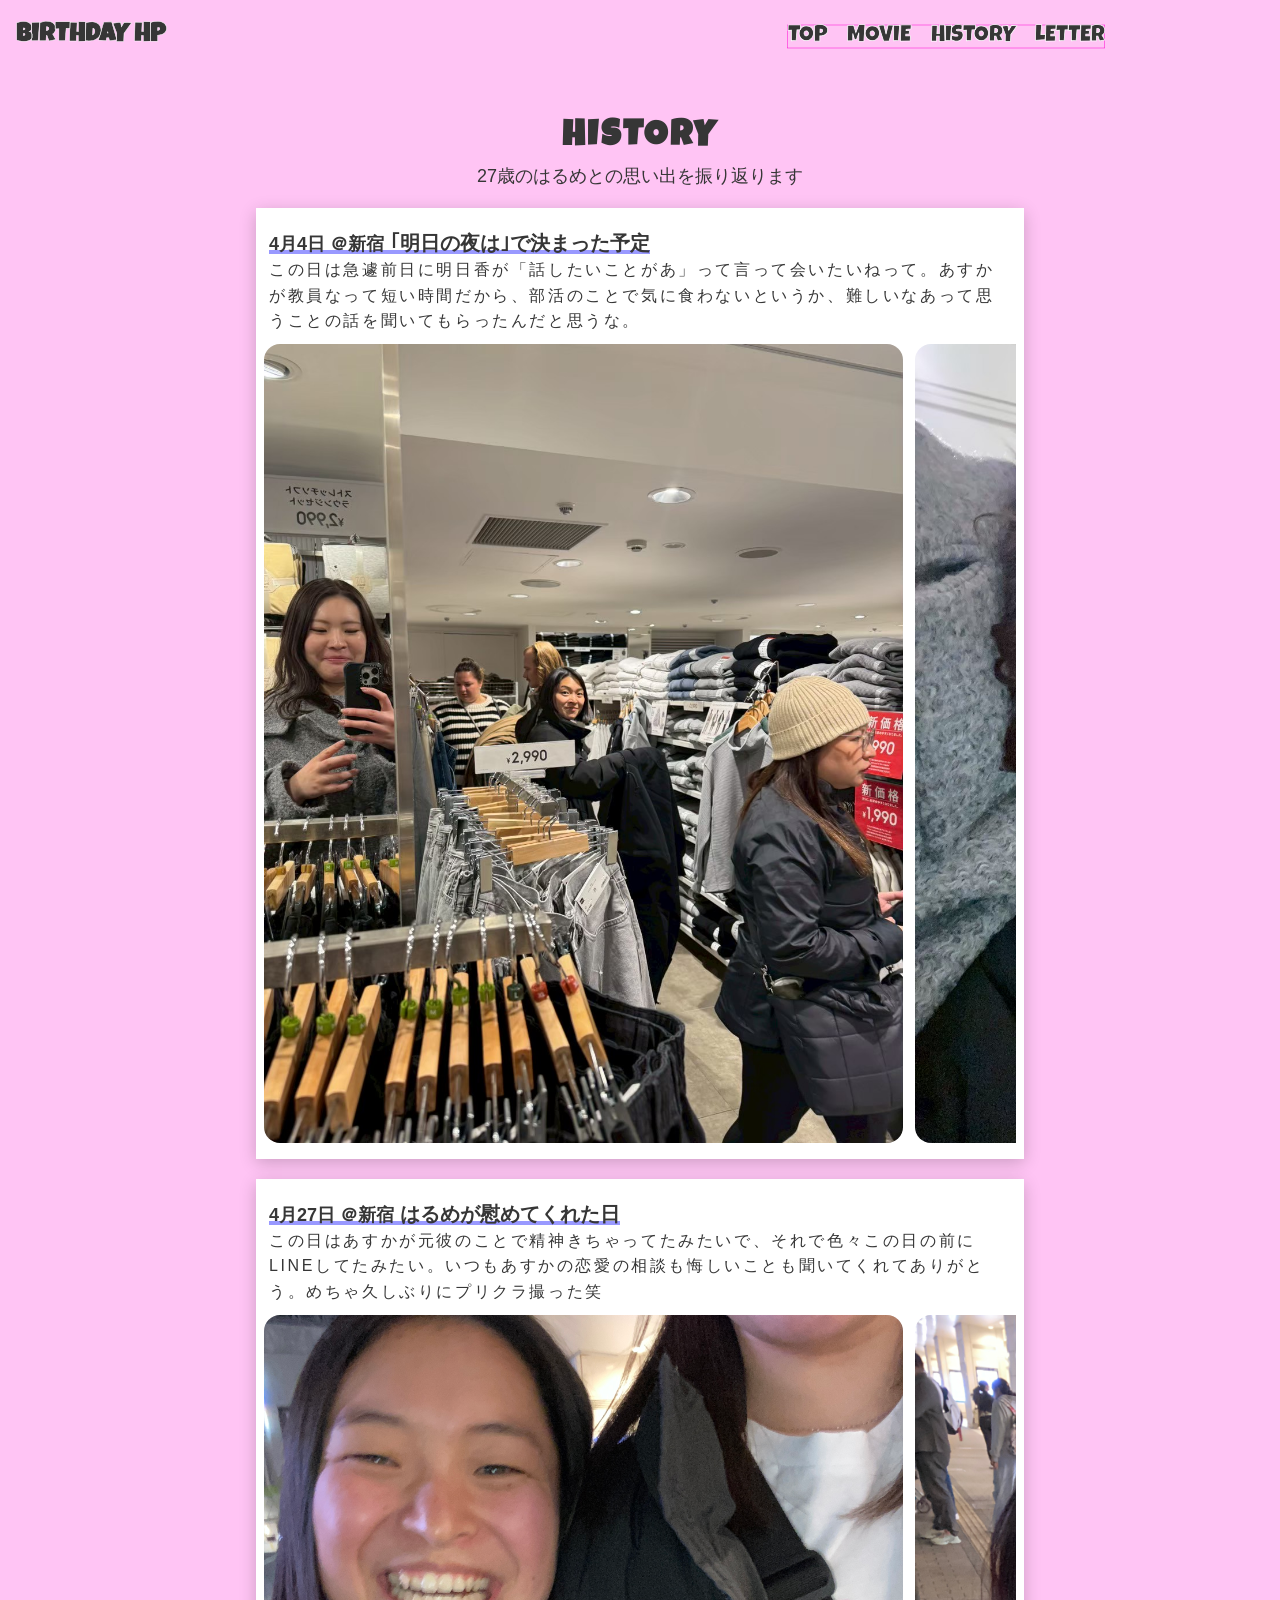
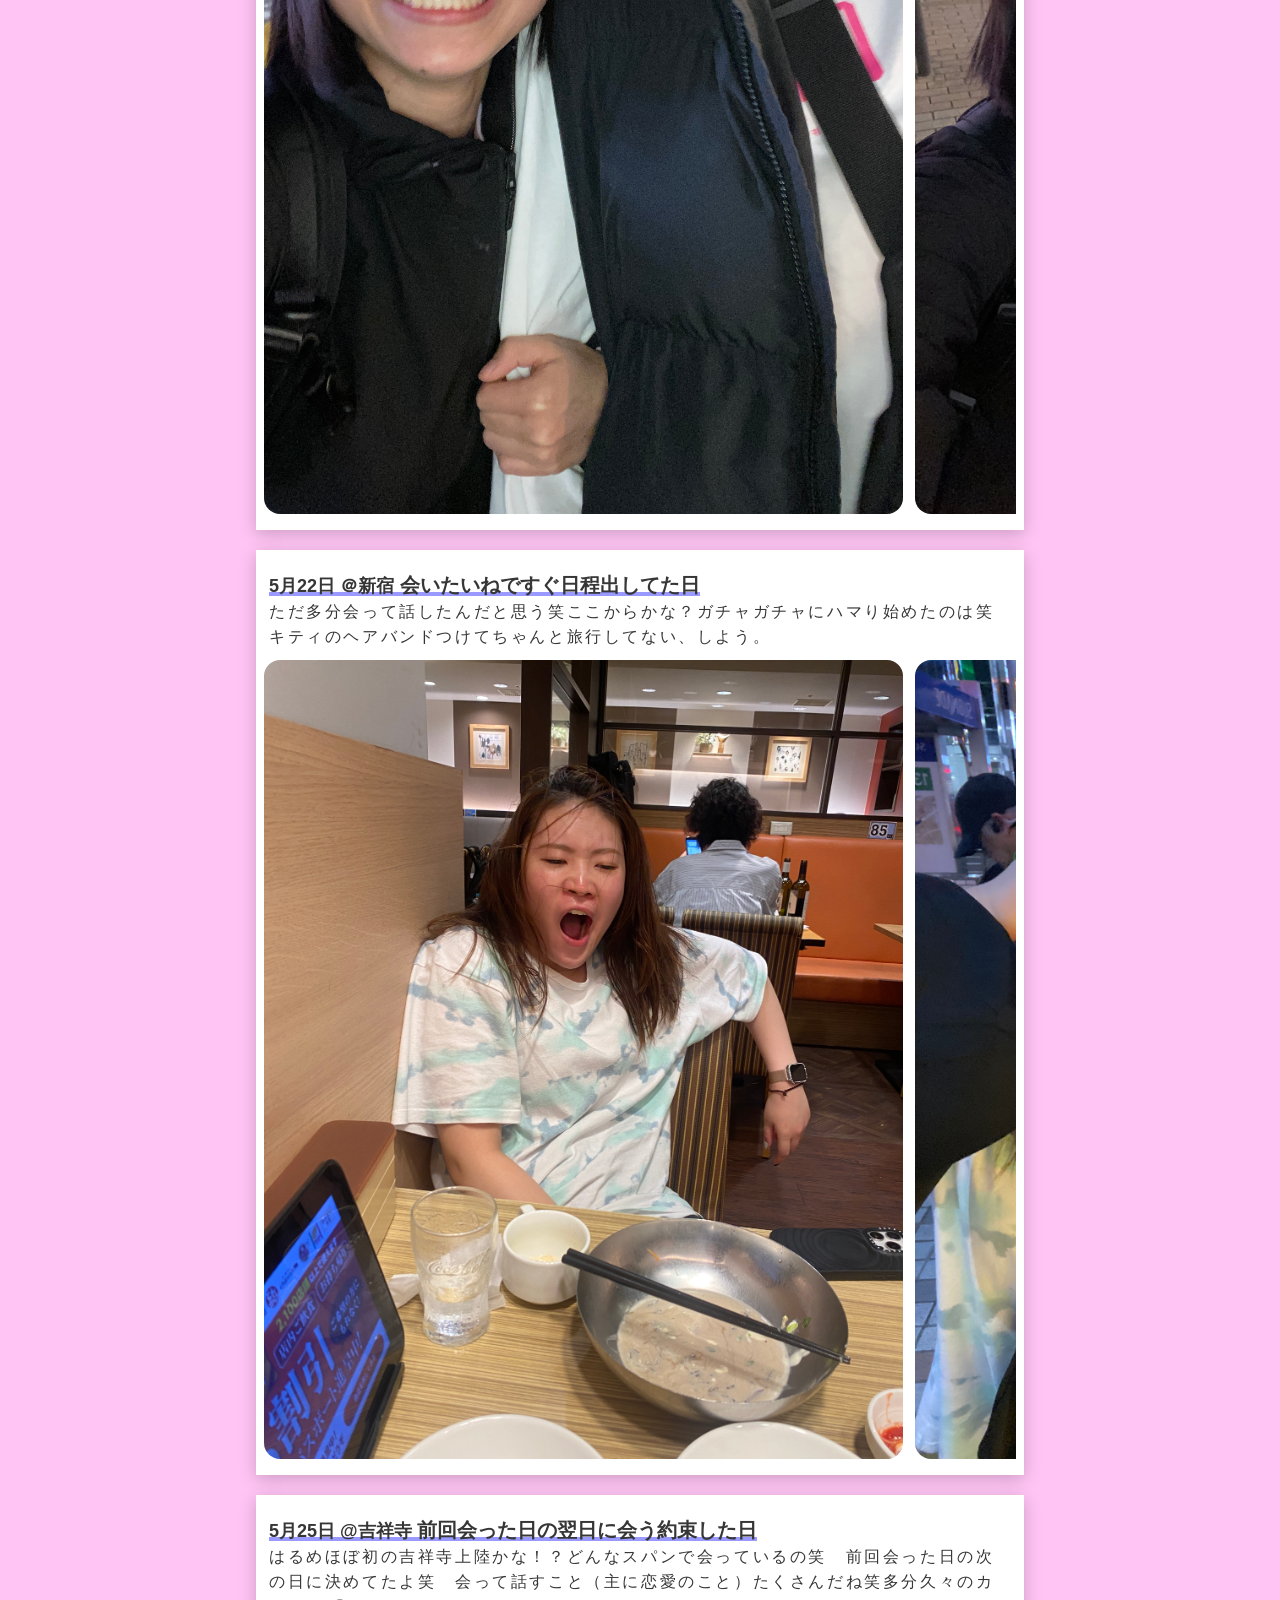
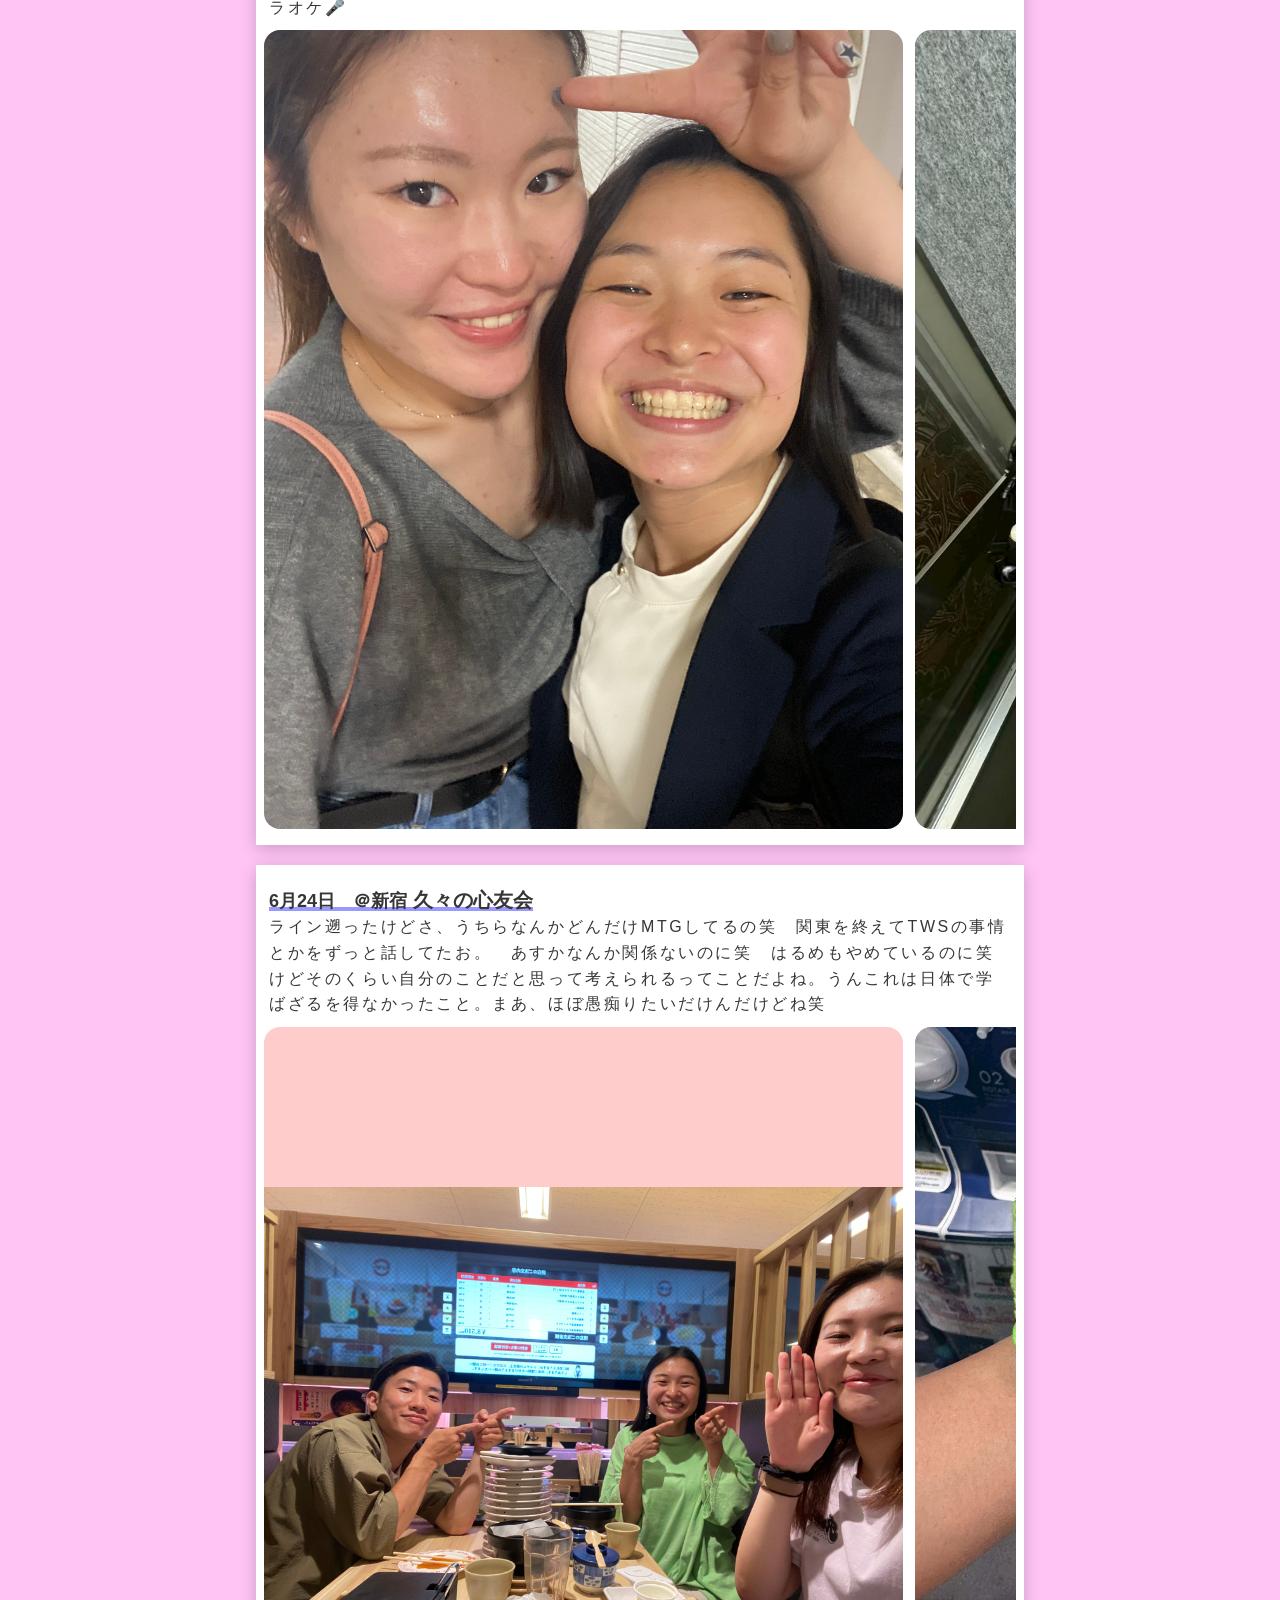
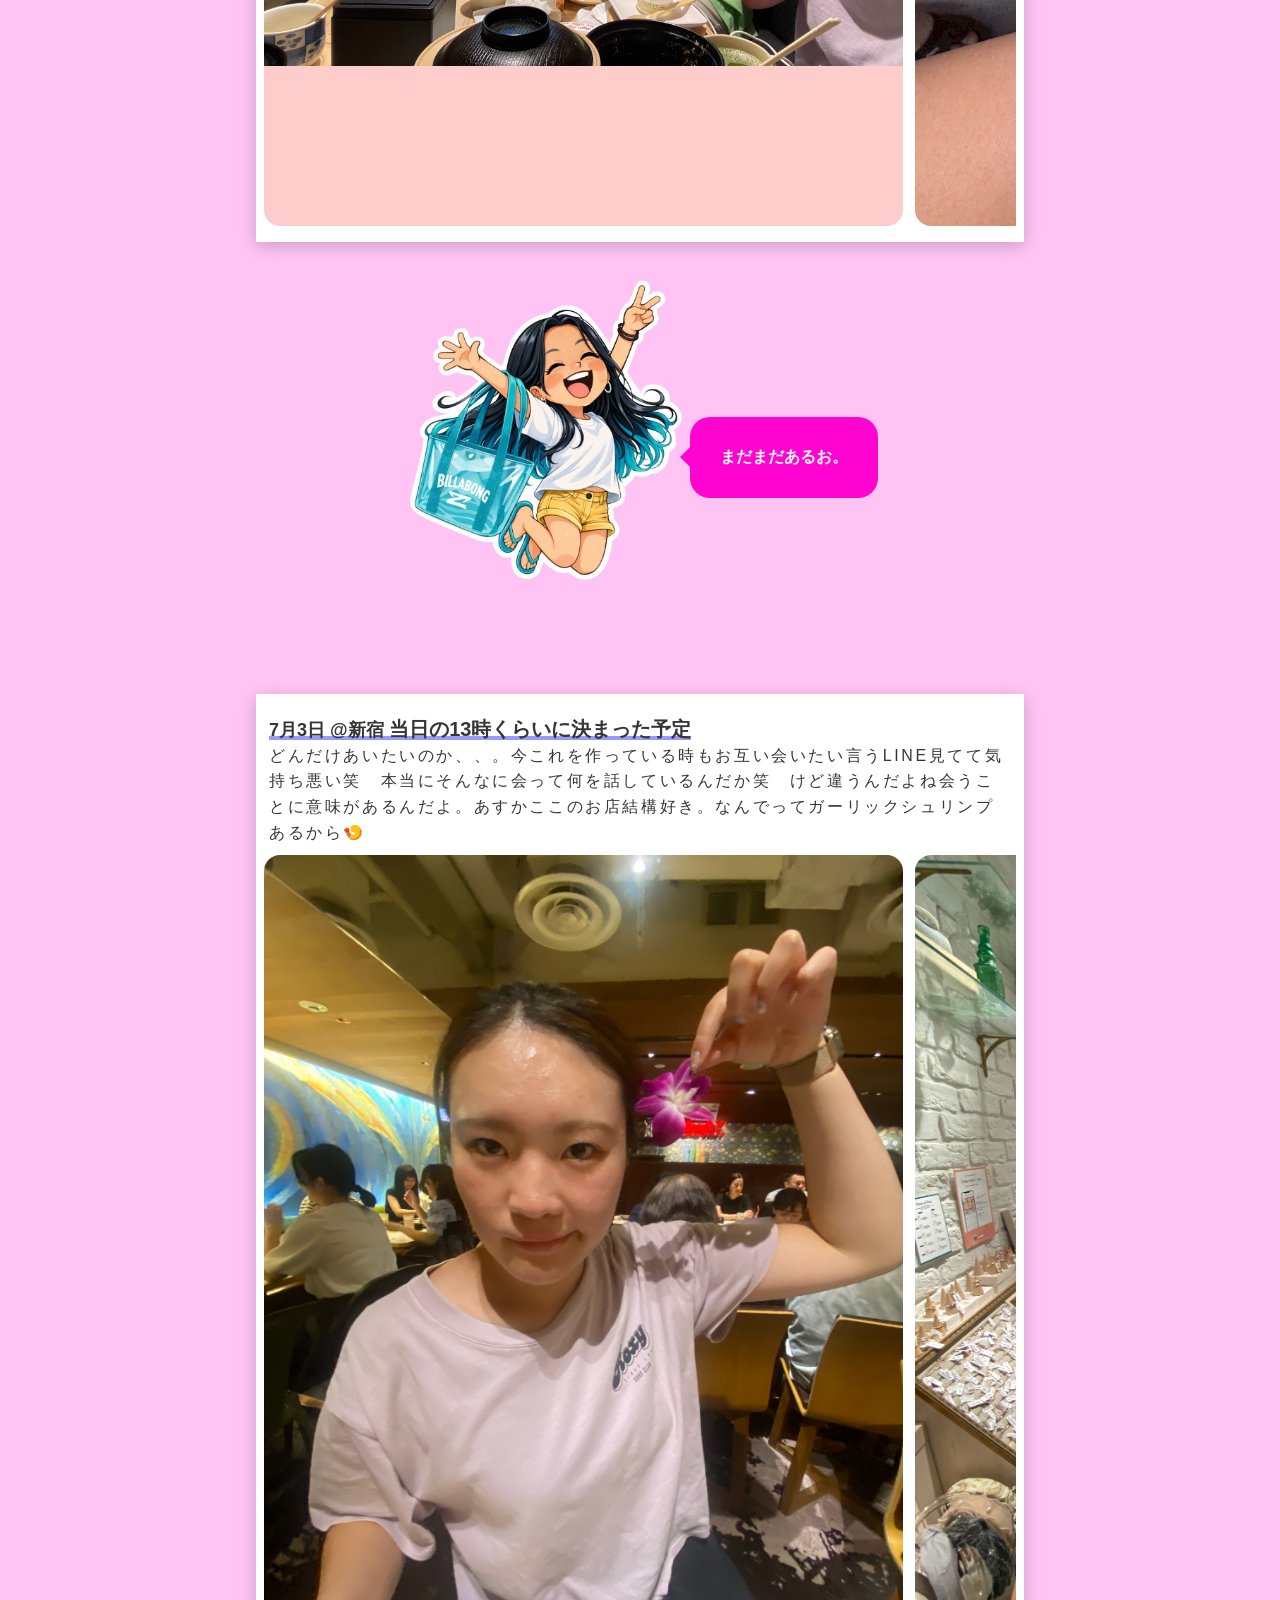
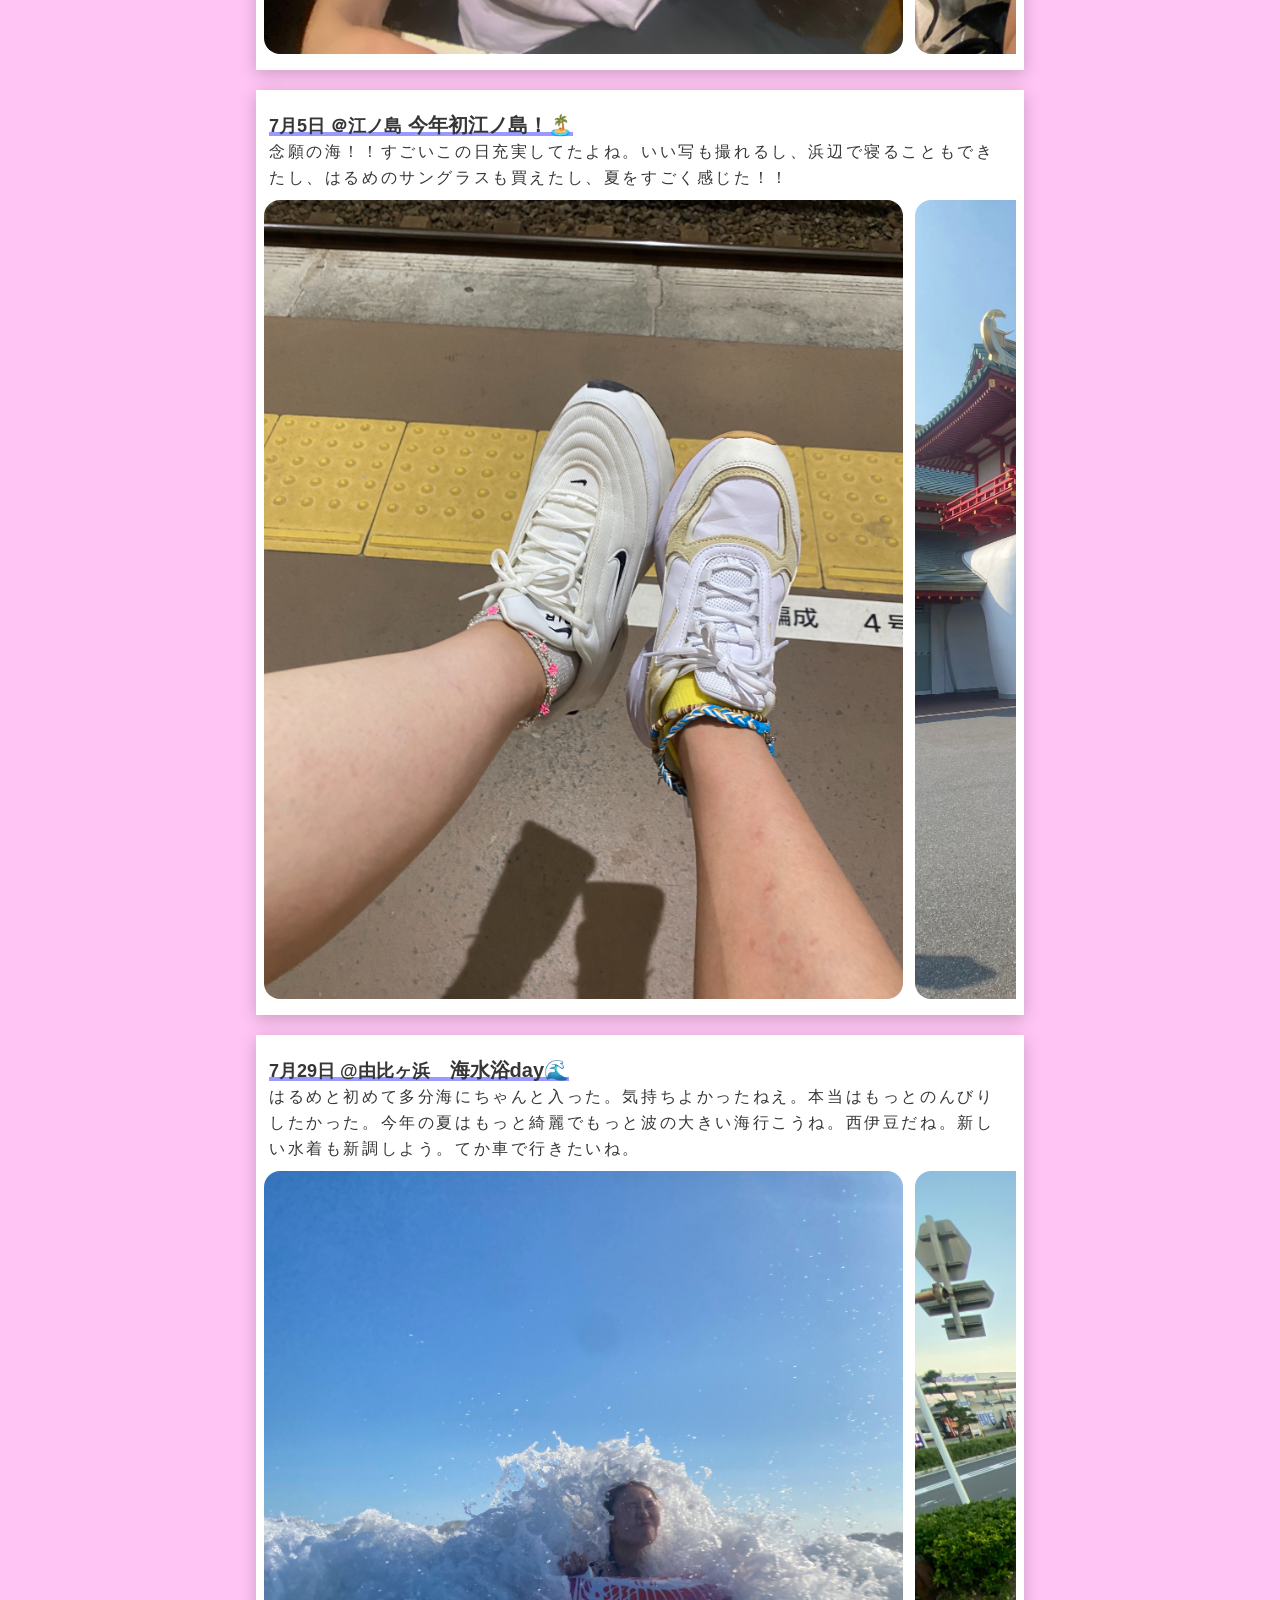
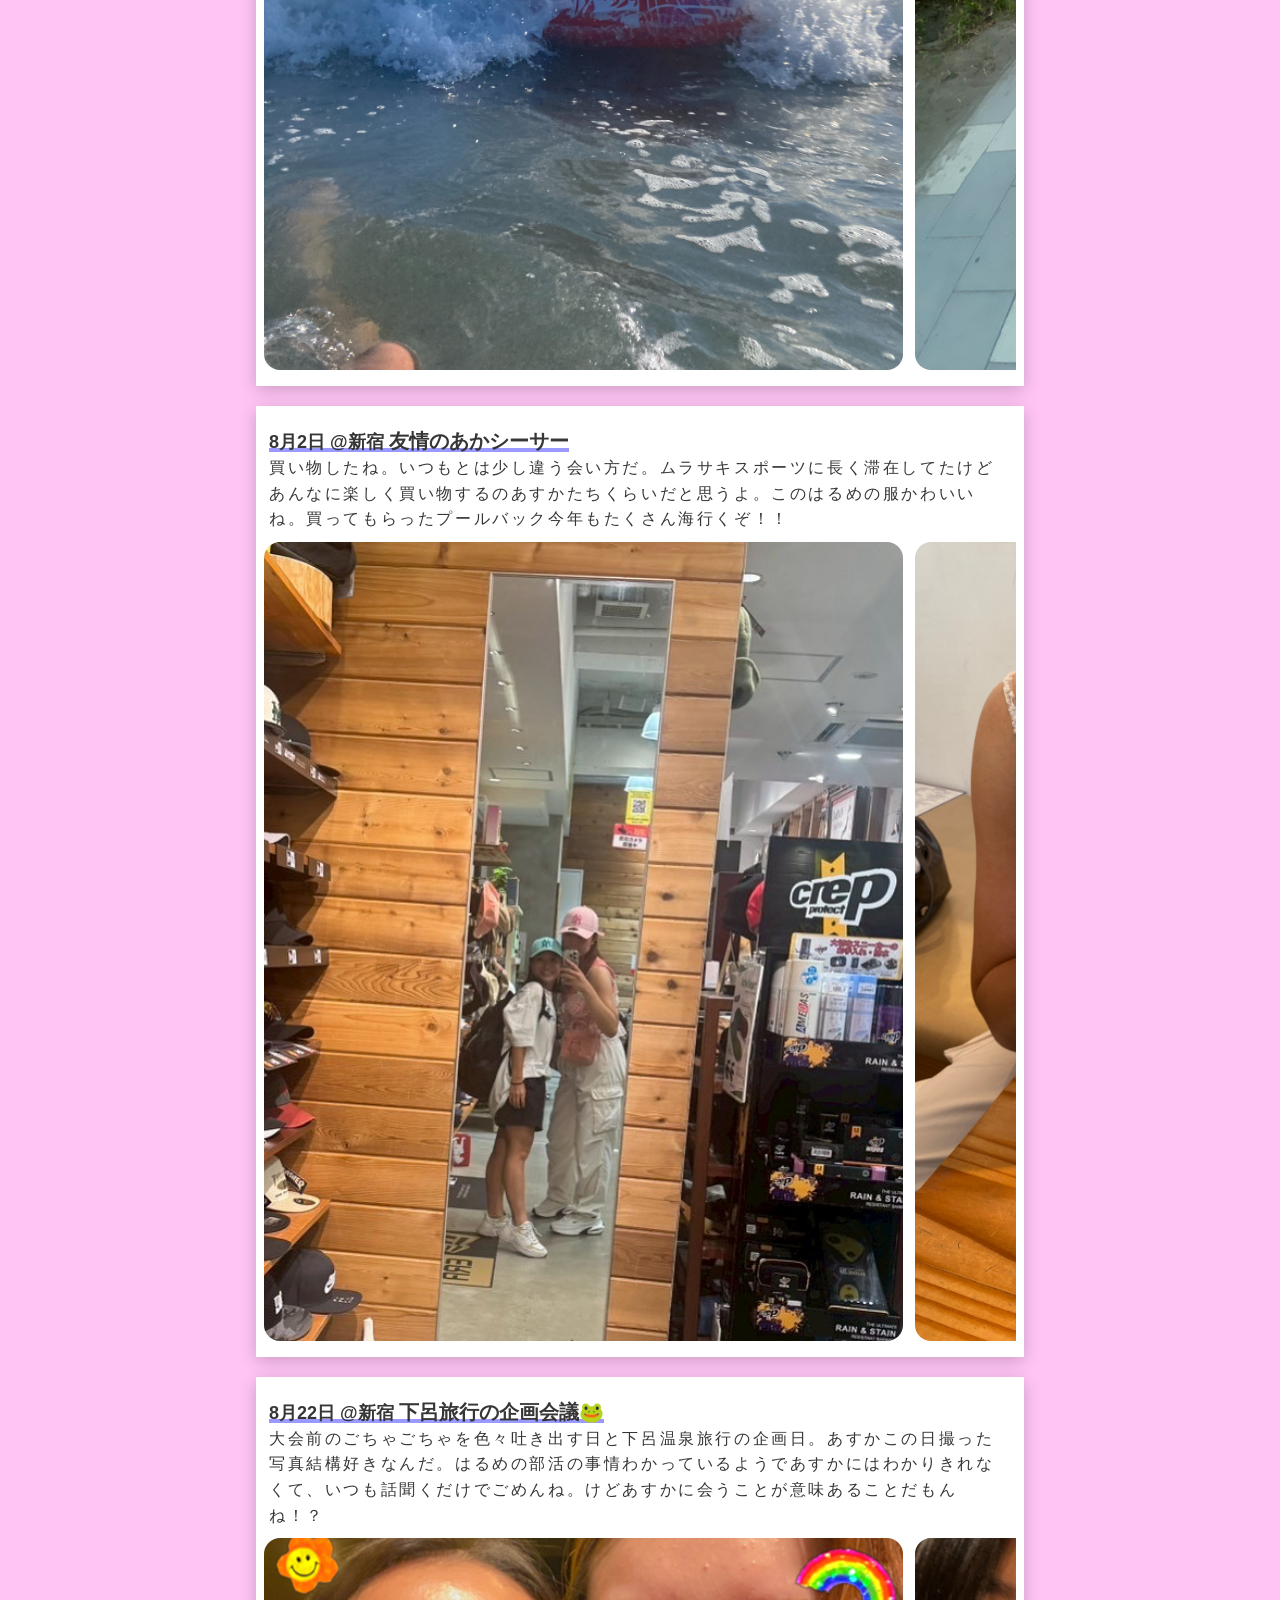
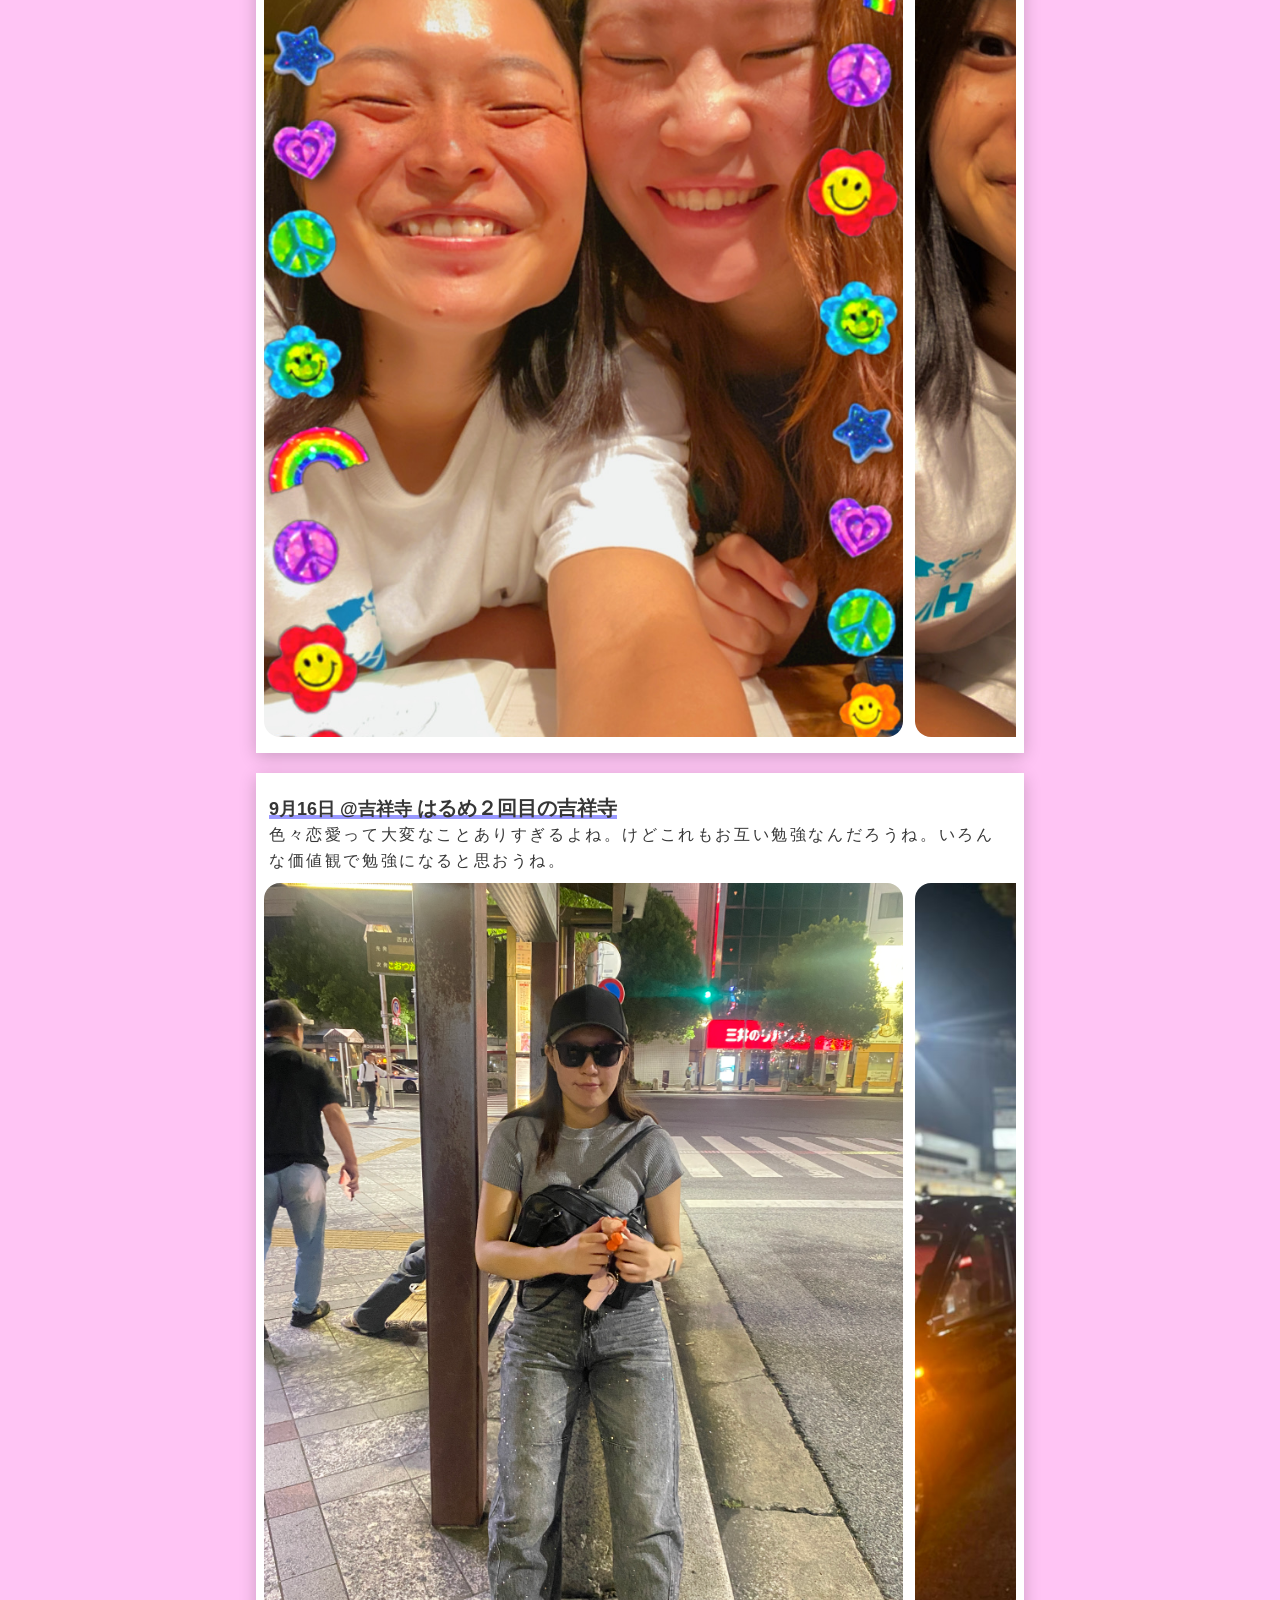
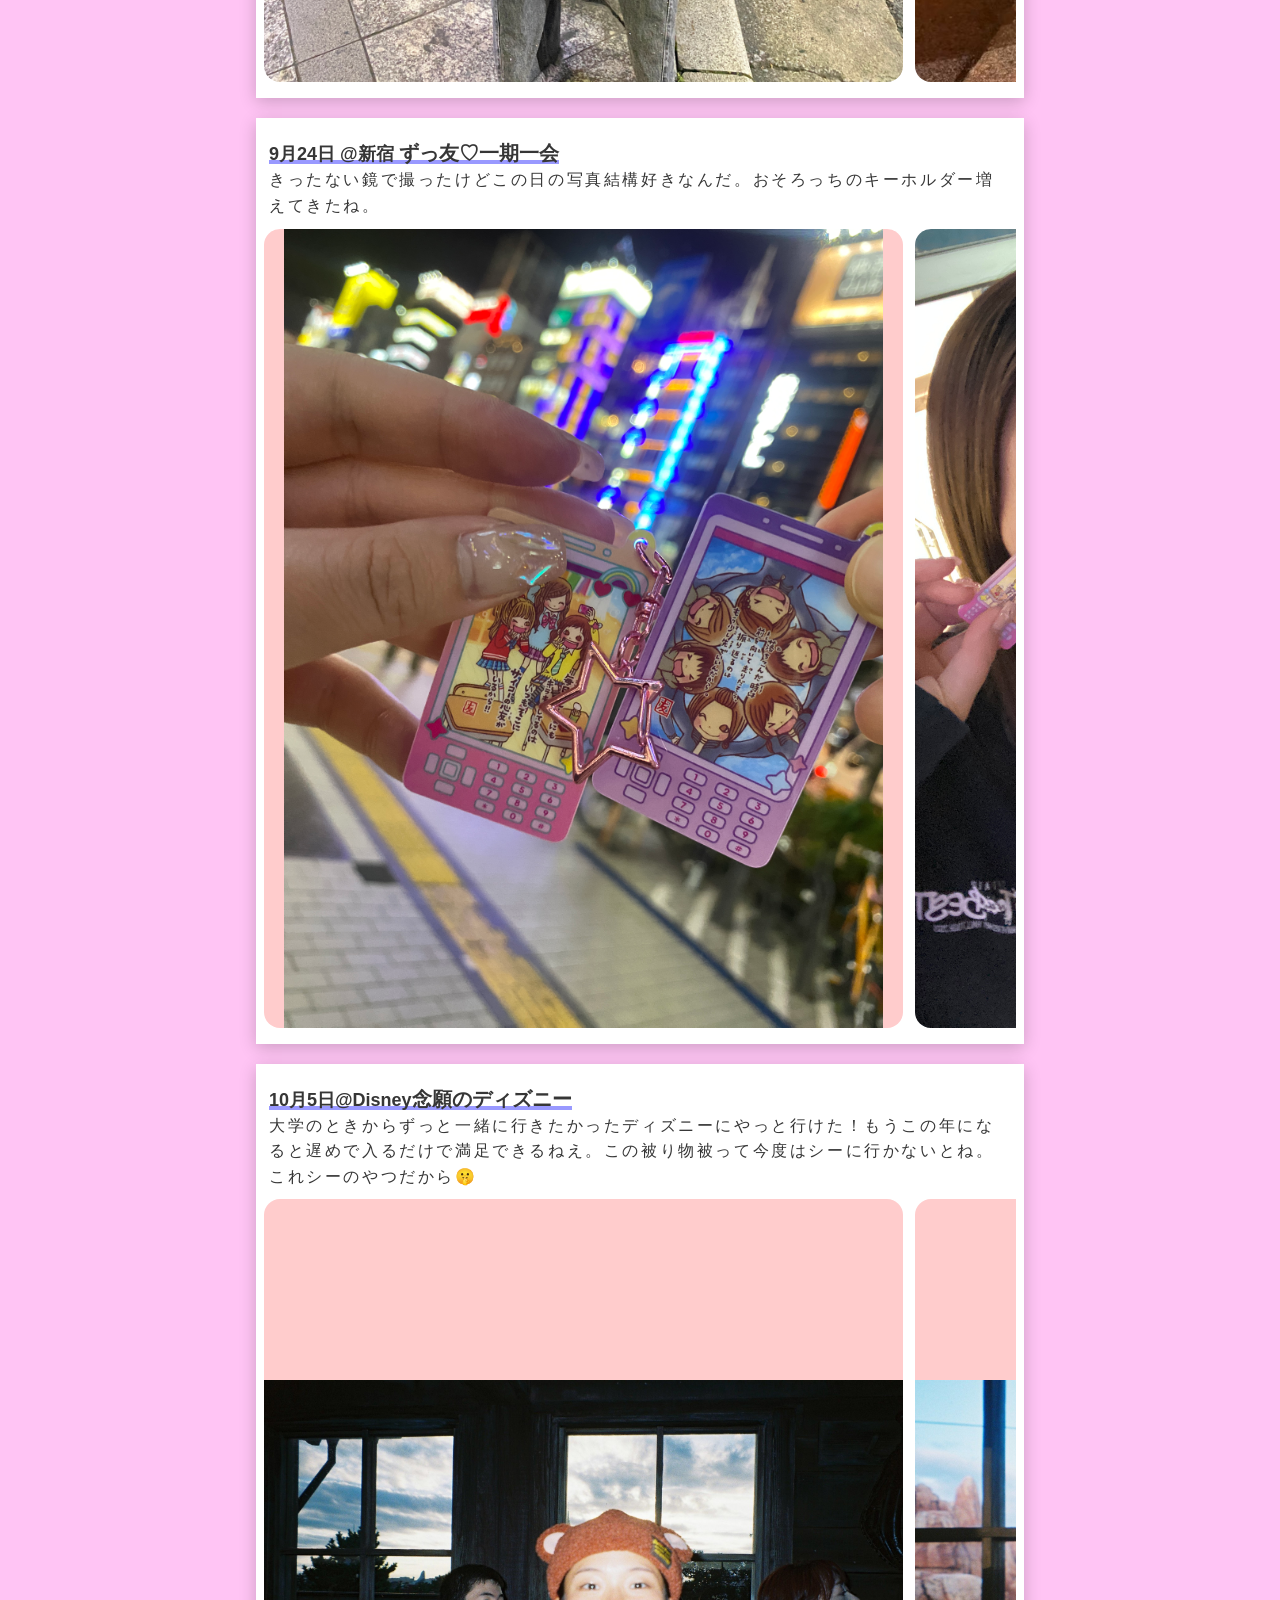
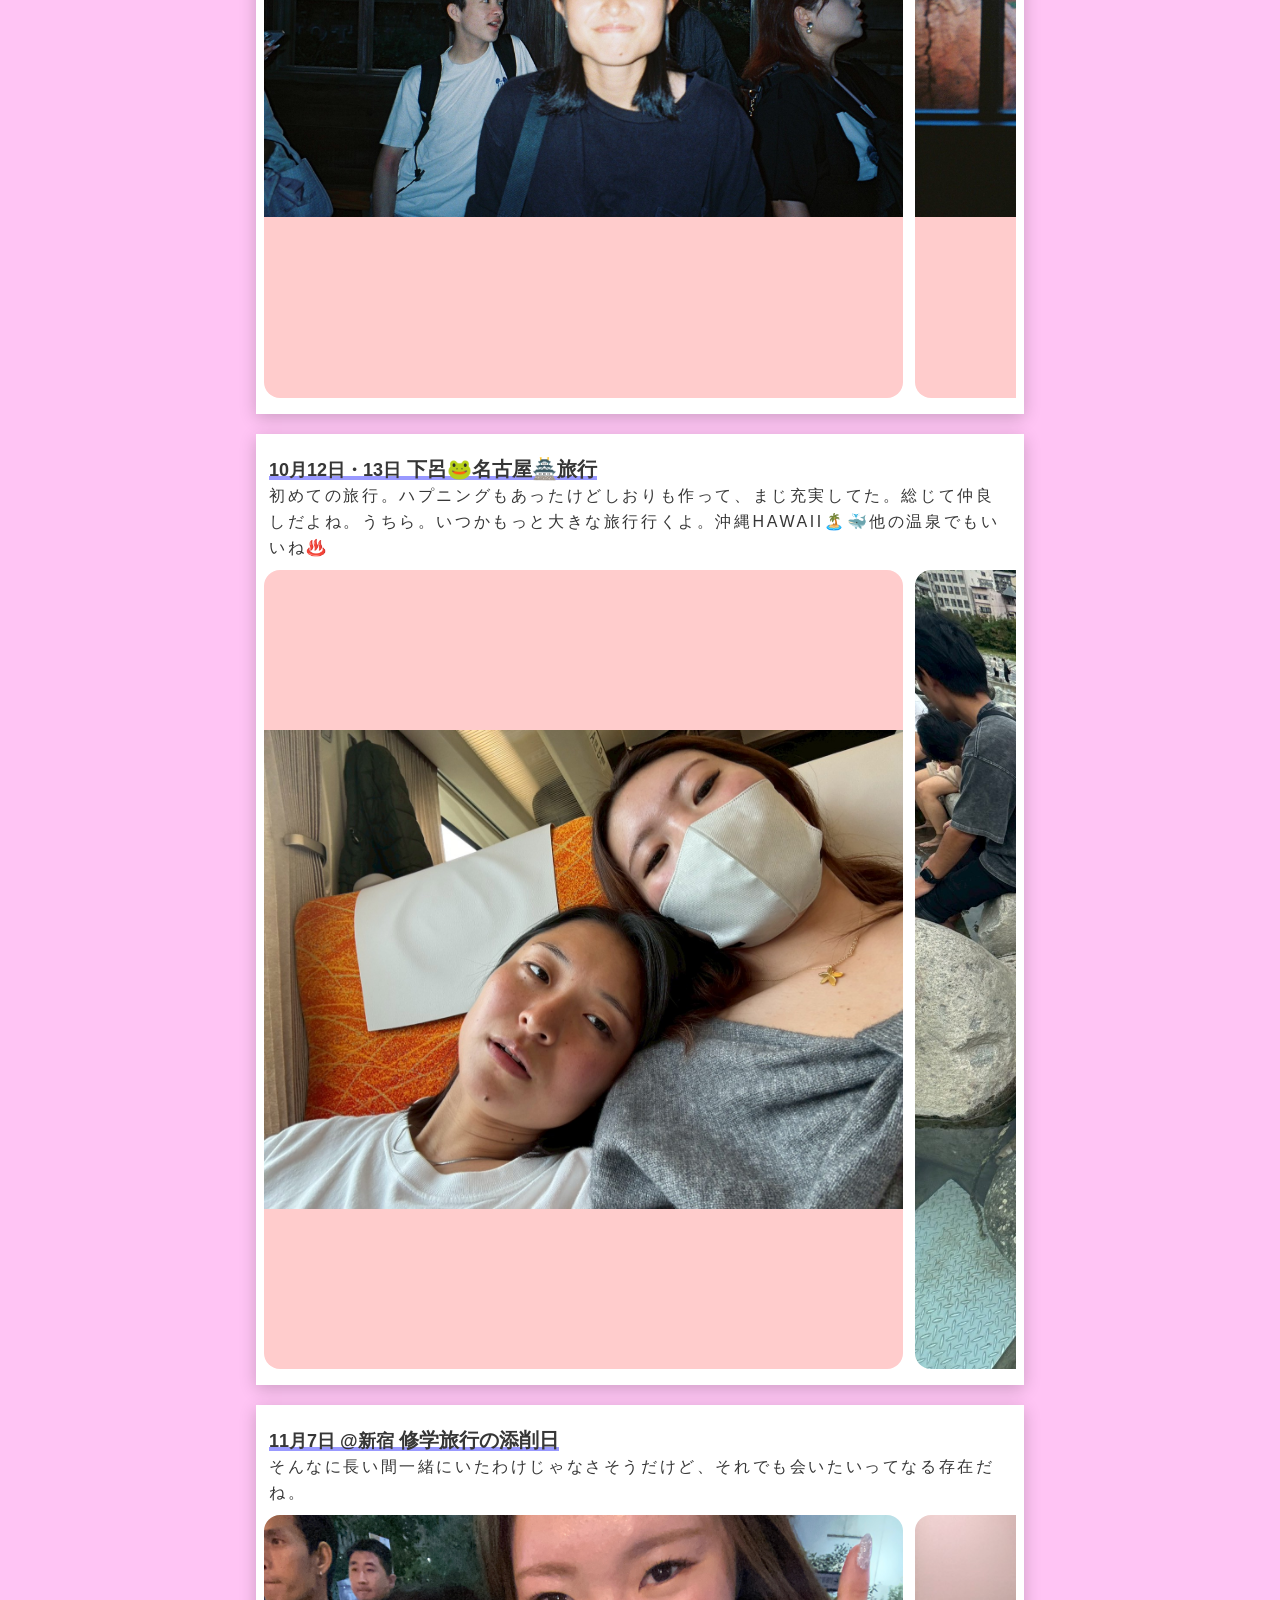
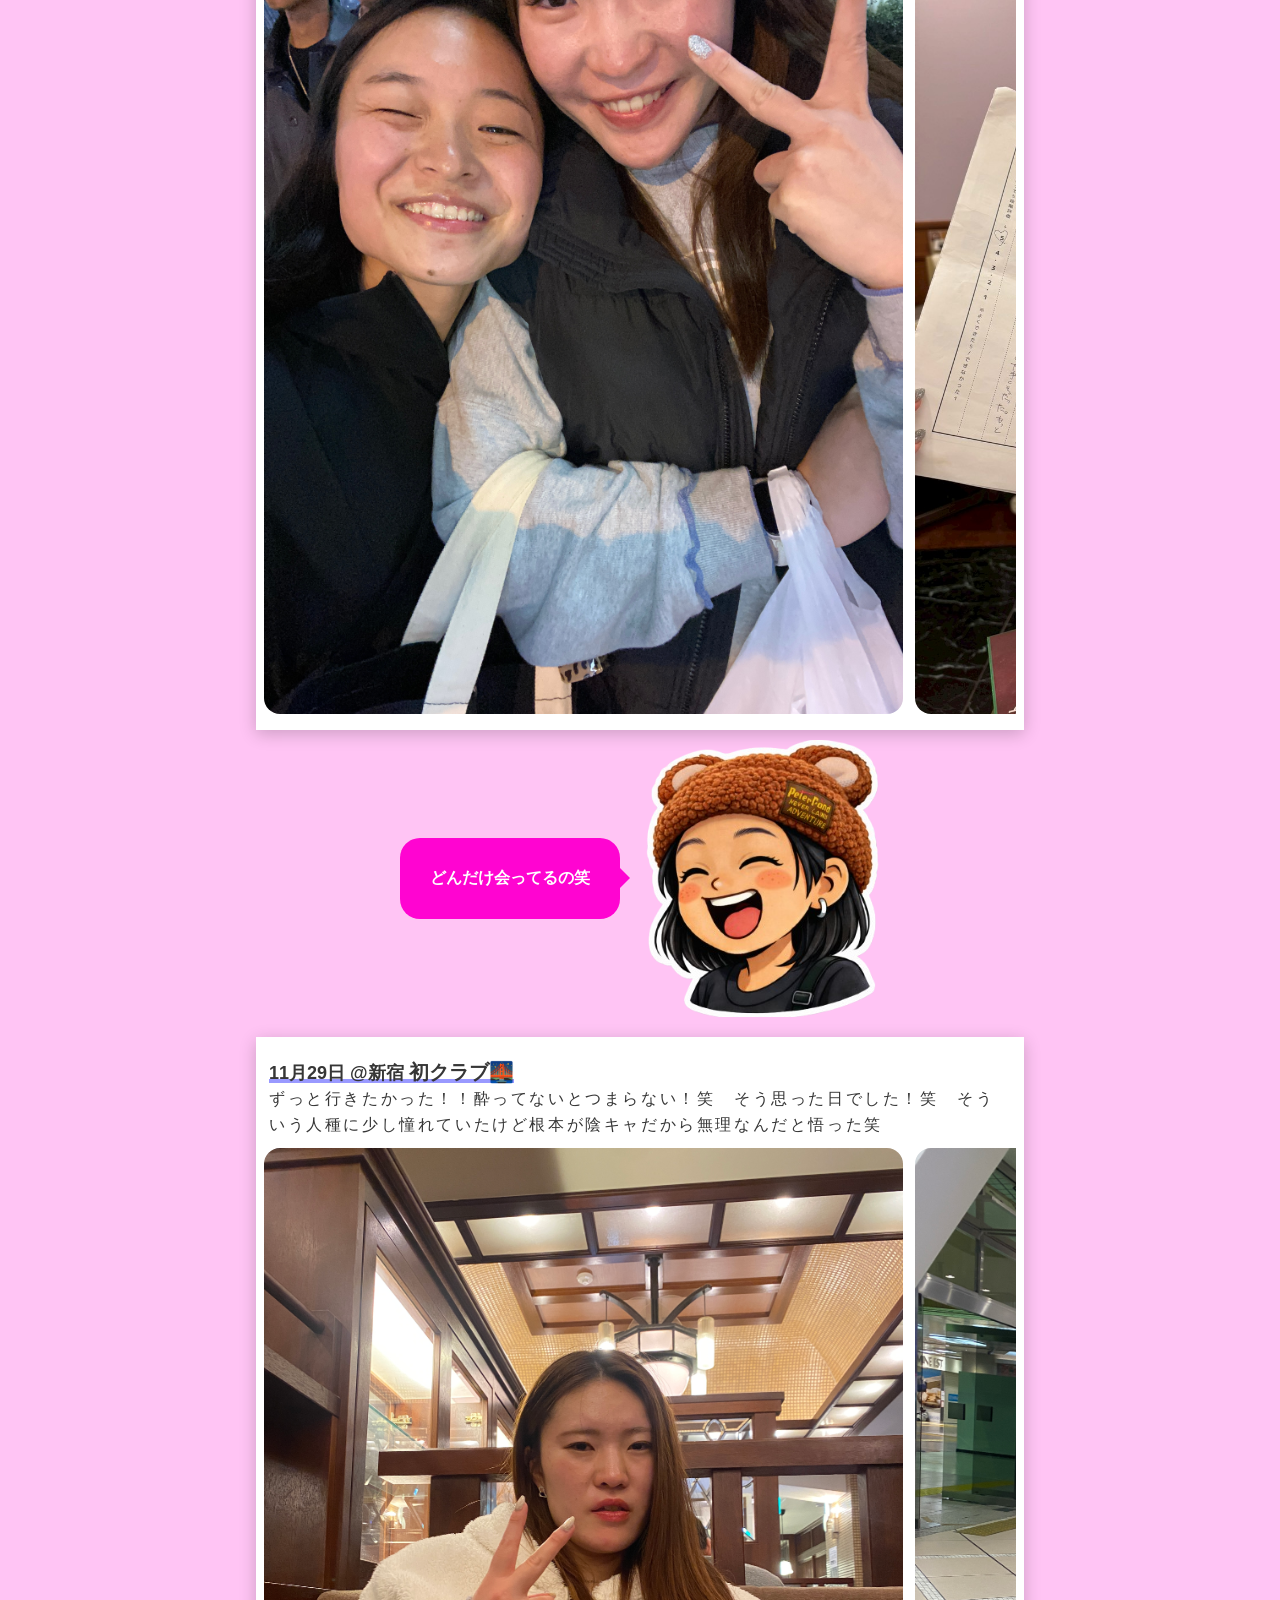
==== commit db727f8c: "Add files via upload" ====
--- a/history.html
+++ b/history.html
@@ -263,7 +263,7 @@
                     </li>
                     <li class="history_slide-items_item">
                       <img
-                        src="img/memory/5m/0522/0522_4.JPG"
+                        src="img/memory/5m/0522/0522_4.jpg"
                         alt="5月22日の写真"
                         class="history_slide-items_photo"
                       />
@@ -296,14 +296,14 @@
                     </li>
                     <li class="history_slide-items_item">
                       <img
-                        src="img/memory/5m/0525/0525_2.JPG"
+                        src="img/memory/5m/0525/0525_2.jpg"
                         alt="5月25日の写真"
                         class="history_slide-items_photo"
                       />
                     </li>
                     <li class="history_slide-items_item">
                       <img
-                        src="img/memory/5m/0525/0525_3.JPG"
+                        src="img/memory/5m/0525/0525_3.jpg"
                         alt="5月25日の写真"
                         class="history_slide-items_photo"
                       />
@@ -389,7 +389,7 @@
                     </li>
                     <li class="history_slide-items_item">
                       <img
-                        src="img/memory/7m/0704/0704_3.JPG"
+                        src="img/memory/7m/0704/0704_3.jpg"
                         alt="7月4日の写真"
                         class="history_slide-items_photo"
                       />
@@ -403,7 +403,7 @@
                     </li>
                     <li class="history_slide-items_item">
                       <img
-                        src="img/memory/7m/0704/0704_5.JPG"
+                        src="img/memory/7m/0704/0704_5.jpg"
                         alt="7月4日の写真"
                         class="history_slide-items_photo"
                       />
@@ -724,14 +724,14 @@
                     </li>
                     <li class="history_slide-items_item">
                       <img
-                        src="img/memory/8m/0822/0822_5.JPG"
+                        src="img/memory/8m/0822/0822_5.jpg"
                         alt="8月22日の写真"
                         class="history_slide-items_photo"
                       />
                     </li>
                     <li class="history_slide-items_item">
                       <img
-                        src="img/memory/8m/0822/0822_6.JPG"
+                        src="img/memory/8m/0822/0822_6.jpg"
                         alt="8月22日の写真"
                         class="history_slide-items_photo"
                       />
@@ -771,7 +771,7 @@
                     </li>
                     <li class="history_slide-items_item">
                       <img
-                        src="img/memory/9m/0916/0916_2.JPG"
+                        src="img/memory/9m/0916/0916_2.jpg"
                         alt="9月16日の写真"
                         class="history_slide-items_photo"
                       />
@@ -865,49 +865,49 @@
                   <ul class="history_slide-items">
                     <li class="history_slide-items_item is-contain">
                       <img
-                        src="img/memory/10m/1005/1005_1.JPG"
+                        src="img/memory/10m/1005/1005_1.jpg"
                         alt="10月5日の写真"
                         class="history_slide-items_photo"
                       />
                     </li>
                     <li class="history_slide-items_item is-contain">
                       <img
-                        src="img/memory/10m/1005/1005_2.JPG"
+                        src="img/memory/10m/1005/1005_2.jpg"
                         alt="10月5日の写真"
                         class="history_slide-items_photo"
                       />
                     </li>
                     <li class="history_slide-items_item is-contain">
                       <img
-                        src="img/memory/10m/1005/1005_3.JPG"
+                        src="img/memory/10m/1005/1005_3.jpg"
                         alt="10月5日の写真"
                         class="history_slide-items_photo"
                       />
                     </li>
                     <li class="history_slide-items_item">
                       <img
-                        src="img/memory/10m/1005/1005_4.JPG"
+                        src="img/memory/10m/1005/1005_4.jpg"
                         alt="10月5日の写真"
                         class="history_slide-items_photo"
                       />
                     </li>
                     <li class="history_slide-items_item">
                       <img
-                        src="img/memory/10m/1005/1005_5.JPG"
+                        src="img/memory/10m/1005/1005_5.jpg"
                         alt="10月5日の写真"
                         class="history_slide-items_photo"
                       />
                     </li>
                     <li class="history_slide-items_item">
                       <img
-                        src="img/memory/10m/1005/1005_6.JPG"
+                        src="img/memory/10m/1005/1005_6.jpg"
                         alt="10月5日の写真"
                         class="history_slide-items_photo"
                       />
                     </li>
                     <li class="history_slide-items_item">
                       <img
-                        src="img/memory/10m/1005/1005_7.JPG"
+                        src="img/memory/10m/1005/1005_7.jpg"
                         alt="10月5日の写真"
                         class="history_slide-items_photo"
                       />
@@ -1099,7 +1099,7 @@
                   <ul class="history_slide-items">
                     <li class="history_slide-items_item">
                       <img
-                        src="img/memory/11m/1107/1107_1.jpg"
+                        src="img/memory/11m/1107/1107_1.JPG"
                         alt="11月7日の写真"
                         class="history_slide-items_photo"
                       />
@@ -1146,14 +1146,14 @@
                   <ul class="history_slide-items">
                     <li class="history_slide-items_item">
                       <img
-                        src="img/memory/11m/1129/1129_1.jpg"
+                        src="img/memory/11m/1129/1129_1.JPG"
                         alt="11月29日の写真"
                         class="history_slide-items_photo"
                       />
                     </li>
                     <li class="history_slide-items_item">
                       <img
-                        src="img/memory/11m/1129/1129_2.jpg"
+                        src="img/memory/11m/1129/1129_2.JPG"
                         alt="11月29日の写真"
                         class="history_slide-items_photo"
                       />
--- a/css/main.css
+++ b/css/main.css
@@ -0,0 +1,851 @@
+@charset "UTF-8";
+
+:root {
+  /* 色管理用の変数 */
+  --black-color: #000000;
+  --white-color: #fff;
+  --text-color: #363636;
+  --primary-color: #ffc4f4;
+  --accent-color: #ff04d1;
+}
+
+:root {
+  /* コンテンツ幅管理用の変数 */
+  --content-width-sm: 800px;
+  --content-width: 960px;
+  --content-width-lg: 1088px;
+}
+
+:root {
+  /* z-index管理用の変数 */
+  --z-index-back: -1;
+  --z-index-default: 1;
+  --z-index-header: 100;
+  --z-index-menu: 150;
+  --z-index-modal: 200;
+}
+
+/* ---------- base ---------- */
+
+body {
+  font-family: "Luckiest Guy", cursive;
+  font-weight: 400;
+  font-style: normal;
+  color: var(--text-color);
+  font-size: 26px;
+  letter-spacing: 0.1em;
+}
+
+/* クリックした際の青い枠線を削除 */
+/* *:focus {
+  outline: none;
+} */
+
+/* タップした際の青い四角を削除 */
+/* button,
+span {
+  -webkit-tap-highlight-color: rgba(0, 0, 0, 0);
+  cursor: pointer;
+} */
+
+/* ---------- utility ---------- */
+
+@media screen and (min-width: 375px) {
+  .u_sm-dn {
+    display: none;
+  }
+}
+
+@media screen and (min-width: 1080px) {
+  .u_lg-dn {
+    display: none;
+  }
+}
+
+/* ---------- layout ---------- */
+
+.l_container-sm,
+.l_container,
+.l_container-lg {
+  width: 100%;
+  padding: 0 16px;
+  margin: 0 auto;
+}
+
+.l_container-sm {
+  max-width: calc(var(--content-width-sm) + 32px);
+}
+
+.l_container {
+  max-width: calc(var(--content-width) + 32px);
+}
+
+.l_container-lg {
+  max-width: calc(var(--content-width-lg) + 32px);
+}
+
+.l_contents {
+  padding: 120px 0;
+}
+
+/* header */
+.l_header {
+  position: absolute;
+  top: 0;
+  left: 0;
+  z-index: var(--z-index-header);
+  width: 100%;
+  height: 72px;
+  padding: 0 16px;
+  display: flex;
+  justify-content: space-between;
+  align-items: center;
+}
+
+.l_header-logo {
+  font-weight: bold;
+  color: var(--text-color); /* 文字の中の色 */
+  -webkit-text-stroke: 0.5px var(--white-color);
+  letter-spacing: normal;
+  white-space: nowrap;
+  flex-shrink: 0;
+}
+
+.l_header-logo_link {
+  height: 100%;
+  width: 100%;
+  display: flex;
+  align-items: center;
+}
+
+.l_header-nav {
+  position: fixed;
+  top: 0;
+  right: 0;
+  bottom: 0;
+  left: 0;
+  z-index: var(--z-index-modal);
+  background: var(--white-color);
+  border: 1px solid var(--accent-color);
+  margin: 5rem 1rem;
+}
+
+@media screen and (min-width: 768px) {
+  .l_header-nav {
+    opacity: 1;
+    position: static;
+    background: transparent;
+    margin: 0;
+    margin-left: auto;
+  }
+}
+
+.l_header-nav_list {
+  display: flex;
+  gap: 40px;
+  flex-direction: column;
+  justify-content: center;
+  letter-spacing: normal;
+  height: 100%;
+}
+
+@media screen and (min-width: 768px) {
+  .l_header-nav_list {
+    flex-direction: row;
+  }
+}
+
+.l_header-nav_item {
+  display: flex;
+}
+
+@media screen and (min-width: 768px) {
+  .l_header-nav_item {
+    -webkit-text-stroke: 1.5px var(--white-color);
+    font-size: 45px;
+  }
+}
+
+.l_header-nav_link {
+  height: 100%;
+  display: flex;
+  align-items: center;
+}
+
+.l_header-nav__span {
+  font-size: 20px;
+  margin-right: 16px;
+  width: 120px; /* ←ここが肝！ */
+  text-align: right;
+}
+
+@media screen and (min-width: 768px) {
+  .l_header-nav__span {
+    display: none;
+  }
+}
+
+.l_header-follow-box {
+  display: flex;
+  align-items: center;
+  justify-content: center;
+  gap: 8px;
+}
+
+@media screen and (min-width: 768px) {
+  .l_header-follow-box {
+    display: none;
+  }
+}
+
+.l_header-follow-img {
+  width: 32px;
+  height: 32px;
+}
+
+@media screen and (min-width: 768px) {
+  .l_header-imageicon {
+    display: none;
+  }
+}
+.l_header-imageicon-img {
+  position: absolute;
+  bottom: 0px;
+  right: 10px;
+  width: 150px;
+  height: 150px;
+}
+
+/* main */
+.l_section-title {
+  font-size: 36px;
+  font-weight: bold;
+  text-align: center;
+}
+
+.l_section-txt {
+  font-family: "Zen Kaku Gothic New", sans-serif;
+  font-weight: 400;
+  font-style: normal;
+  font-size: 18px;
+  letter-spacing: normal;
+  text-align: center;
+  margin-top: 8px;
+}
+
+/* footer */
+.l_footer {
+  background-color: var(--black-color);
+  color: var(--white-color);
+  padding-top: 40px;
+  padding-bottom: 200px;
+  height: 100%;
+  position: relative;
+  overflow: hidden;
+}
+
+.l_footer_logo {
+  font-size: 32px;
+  font-weight: bold;
+  text-align: center;
+}
+
+.l_footer-nav {
+  padding: 30px 100px 0 100px;
+  width: 100%;
+  margin: 0 auto;
+}
+
+@media screen and (min-width: 768px) {
+  .l_footer-nav {
+    margin-left: 140px;
+  }
+}
+
+@media screen and (min-width: 1080px) {
+  .l_footer-nav {
+    margin-left: 200px;
+  }
+}
+
+.l_footer-nav_list {
+  display: flex;
+  flex-direction: column;
+  gap: 30px;
+}
+
+.l_footer-nav__span {
+  font-size: 20px;
+  margin-right: 16px;
+}
+
+.l_footer_pagetop-btn-wrap {
+  background-color: var(--accent-color);
+  position: absolute;
+  left: -20px;
+  bottom: -40px;
+  width: 180px;
+  height: 180px;
+  border-radius: 50%;
+  display: flex;
+  flex-direction: column;
+  justify-content: center;
+  align-items: center;
+  color: #fff;
+  font-weight: bold;
+  text-decoration: none;
+}
+
+.l_footer_illust-wrap {
+  position: absolute;
+  right: 5px;
+  bottom: -10px;
+  width: 180px;
+  height: 180px;
+}
+
+/*---------- module ----------*/
+.m_hamburger {
+  display: block;
+  width: 50px;
+  height: 50px;
+  border-radius: 50%;
+  display: flex;
+  flex-direction: column;
+  justify-content: center; /* 縦中央 */
+  align-items: center;
+  z-index: var(--z-index-modal);
+  border: none;
+  cursor: pointer;
+  background: var(--white-color);
+  position: relative;
+}
+
+@media screen and (min-width: 768px) {
+  .m_hamburger {
+    display: none;
+  }
+}
+
+.m_hamburger-bar {
+  width: 24px;
+  height: 4px;
+  border-radius: 2px;
+  background: var(--text-color);
+  position: absolute;
+}
+
+.m_hamburger-bar:nth-child(1) {
+  top: 16px;
+}
+
+.m_hamburger-bar:nth-child(2) {
+  top: 50%;
+  transform: translateY(-50%);
+}
+
+.m_hamburger-bar:nth-child(3) {
+  bottom: 16px;
+}
+
+/* OPENING */
+.m_opening {
+  position: fixed;
+  top: 0;
+  bottom: 0;
+  right: 0;
+  left: 0;
+  z-index: var(--z-index-modal);
+  background: #f5fffa;
+  display: flex;
+}
+
+.m_opening_box {
+  text-align: center;
+  margin: auto;
+}
+
+.m_opening-logo {
+  width: 200px;
+  height: 200px;
+}
+
+.m_opening_heading {
+  color: var(--text-color);
+  font-size: 36px;
+  font-weight: bold;
+}
+
+@media screen and (min-width: 768px) {
+  .m_opening_heading {
+    font-size: 56px;
+  }
+}
+
+/*---------- top ----------*/
+/* KV */
+.top_kv {
+  height: 100vh;
+  background: url("../img/KV.jpg") 35% center/cover;
+}
+
+.top_kv-inner {
+  position: relative;
+  height: 100%;
+}
+
+.top_kv_box {
+  width: calc(100% - 16px * 2);
+  position: absolute;
+  top: 50%;
+  left: 50%;
+  transform: translate(-50%, -50%);
+}
+
+@media screen and (min-width: 1080px) {
+  .top_kv_box {
+    width: 100%;
+  }
+}
+
+.top_kv_copy {
+  font-size: 70px;
+  letter-spacing: normal;
+  -webkit-text-stroke: 3px var(--white-color);
+  line-height: 1.3;
+}
+
+@media screen and (min-width: 768px) {
+  .top_kv_copy {
+    text-align: center;
+  }
+}
+
+.top_kv_copy-second {
+  font-size: 60px;
+  letter-spacing: normal;
+  -webkit-text-stroke: 3px var(--white-color);
+  line-height: 1.3;
+  text-align: center;
+}
+
+.top_kv_copy-third {
+  font-size: 70px;
+  letter-spacing: normal;
+  -webkit-text-stroke: 3px var(--white-color);
+  line-height: 1.3;
+  text-align: center;
+}
+
+/* main section */
+.top_message_section {
+  background: url("../img/background.png");
+  background-size: 768px auto; /* ← 画像1枚のサイズ */
+  background-size: cover;
+  background-position: center;
+}
+
+.top_message_wrap {
+  background-color: var(--white-color);
+  margin: 0 16px;
+  box-shadow: 0 4px 16px rgba(0, 0, 0, 0.2);
+  border: 3px solid var(--accent-color);
+  border-radius: 20px;
+}
+
+@media screen and (min-width: 768px) {
+  .top_message_wrap {
+    width: 60%;
+    margin: 0 auto;
+  }
+}
+
+.top_message_box {
+  padding: 32px 22px;
+  font-family: "Zen Kaku Gothic New", sans-serif;
+  font-weight: 400;
+  font-style: normal;
+  text-align: center;
+  line-height: 1.8;
+}
+
+.top_message_sub-copy {
+  font-size: 16px;
+  font-weight: bold;
+  letter-spacing: normal;
+}
+
+.top_message_main-copy {
+  font-size: 30px;
+  font-weight: bold;
+}
+
+.top_messsage_last-copy {
+  font-size: 18px;
+  font-weight: bold;
+  letter-spacing: normal;
+}
+
+.top_message_photo-box {
+  margin-top: 70px;
+}
+
+.top_message-photo-wrap {
+  width: 100%;
+  margin: 0 auto;
+}
+
+@media screen and (min-width: 768px) {
+  .top_message-photo-wrap {
+    width: 60%;
+  }
+}
+
+.top_message-photo {
+  border: 1px solid var(--white-color);
+}
+
+.top_pagetop_btn {
+  position: relative;
+  text-align: center;
+}
+
+.top_pagetop_btn::after {
+  content: "";
+  position: absolute;
+  left: 30%;
+  top: -90%;
+  width: 8px;
+  height: 8px;
+  border-left: 8px solid transparent;
+  border-right: 8px solid transparent;
+  border-radius: 4px;
+  border-bottom: 12px solid var(--white-color);
+}
+
+/*---------- movie ----------*/
+/* main */
+.movie_section {
+  background-color: var(--primary-color);
+}
+
+.movie_video-wrap {
+  width: 100%;
+  position: relative;
+  padding-top: 56.25%;
+  margin-top: 20px;
+}
+
+.movie_video {
+  position: absolute;
+  top: 0;
+  left: 0;
+  width: 100%;
+  height: 100%;
+}
+
+/*---------- letter ----------*/
+.letter_section {
+  background-color: var(--primary-color);
+}
+
+.letter_letter-wrap {
+  width: 100%;
+  margin-top: 20px;
+  padding: 30px 3px;
+  background-color: var(--white-color);
+  box-shadow: 0 4px 16px rgba(0, 0, 0, 0.2);
+  border-radius: 20px;
+}
+
+@media screen and (min-width: 768px) {
+  .letter_letter-wrap {
+    width: 80%;
+    margin: 0 auto;
+  }
+}
+
+.letter_letter-txt {
+  font-family: "Zen Kaku Gothic New", sans-serif;
+  font-weight: 400;
+  font-style: normal;
+  font-size: 16px;
+  line-height: 1.8;
+  color: var(--black-color);
+  padding: 10px 10px;
+}
+
+/*---------- history ----------*/
+.history_section {
+  background-color: var(--primary-color);
+}
+
+.history_contents {
+  margin-top: 20px;
+}
+
+.history_content {
+  background-color: var(--white-color);
+  box-shadow: 0 4px 16px rgba(0, 0, 0, 0.2);
+  padding: 8px;
+  font-family: "Zen Kaku Gothic New", sans-serif;
+  font-weight: 400;
+  font-style: normal;
+}
+
+@media screen and (min-width: 768px) {
+  .history_content {
+    width: 80%;
+    margin: 0 auto;
+  }
+}
+
+.history_txt-wrap {
+  margin: 10px 5px;
+}
+
+.history-date {
+  font-size: 18px;
+  font-weight: bold;
+}
+
+.history_content-ttl {
+  font-size: 20px;
+  font-weight: bold;
+  display: inline;
+  line-height: 0.5;
+  letter-spacing: normal;
+  background: linear-gradient(transparent 80%, #9999ff 80%);
+}
+
+.history_content-txt {
+  font-size: 16px;
+  line-height: 1.6;
+}
+
+.history_slide-items_wrap {
+  width: 100%;
+  height: 100%;
+  margin: auto;
+}
+
+.history_slide-items {
+  display: flex; /* ← 横並び */
+  gap: 12px;
+  overflow-x: auto; /* ← 横スクロール */
+  scroll-snap-type: x mandatory; /* ← カチッと止まる */
+  -webkit-overflow-scrolling: touch;
+  padding-bottom: 8px;
+
+  /* スクロールバー非表示（iOS向け） */
+  scrollbar-width: none;
+}
+
+.history_slide-items::-webkit-scrollbar {
+  display: none;
+}
+
+.history_slide-items_item {
+  flex-shrink: 0; /* ← 絶対大事 */
+  width: 85%; /* ← インスタっぽさ */
+  aspect-ratio: 4 / 5;
+  scroll-snap-align: start;
+}
+
+/* 画像本体 */
+.history_slide-items_photo {
+  width: 100%;
+  height: 100%;
+  object-fit: cover;
+  border-radius: 16px;
+}
+
+.history_slide-items_item.is-contain .history_slide-items_photo {
+  object-fit: contain;
+  background: #ffcccc; /* 余白をやさしく */
+}
+
+/* コンティニュー */
+.history_continue-box {
+  display: flex;
+  justify-content: center;
+  align-items: center;
+}
+
+.history_continue-img-wrap {
+  width: 45%;
+  height: 45%;
+}
+
+@media screen and (min-width: 768px) {
+  .history_continue-img-wrap {
+    width: 30%;
+    height: 30%;
+  }
+}
+
+.history_continue-txt-box {
+  background-color: var(--accent-color);
+  padding: 30px;
+  border-radius: 20px;
+  text-align: center;
+  position: relative;
+}
+
+@media screen and (min-width: 768px) {
+  .sp_br {
+    display: none;
+  }
+}
+
+.history_continue-txt-box::before {
+  content: "";
+  position: absolute;
+  border: 10px solid transparent;
+  border-right: 10px solid var(--accent-color);
+  left: -20px;
+}
+
+.history_continue-txt {
+  font-size: 16px;
+  font-weight: bold;
+  letter-spacing: normal;
+  color: var(--white-color);
+}
+
+.history_continue-box2 {
+  display: flex;
+  justify-content: center;
+  align-items: center;
+  gap: 20px;
+  margin-top: 10px;
+}
+
+.history_continue-img-wrap2 {
+  width: 25%;
+  height: 25%;
+}
+
+.history_continue-txt-box2 {
+  background-color: var(--accent-color);
+  padding: 30px;
+  border-radius: 20px;
+  text-align: center;
+  position: relative;
+}
+
+.history_continue-txt-box2::before {
+  content: "";
+  position: absolute;
+  border: 10px solid transparent;
+  border-left: 10px solid var(--accent-color);
+  right: -20px;
+}
+
+.history_continue-txt2 {
+  font-size: 16px;
+  font-weight: bold;
+  letter-spacing: normal;
+  color: var(--white-color);
+}
+
+/* last */
+.history_last-box {
+  display: flex;
+  justify-content: center;
+  align-items: center;
+  padding-top: 10px;
+}
+
+.history_last-img-wrap {
+  width: 40%;
+  height: 40%;
+}
+
+@media screen and (min-width: 768px) {
+  .history_last-img-wrap {
+    width: 25%;
+    height: 25%;
+  }
+}
+
+.history_last-txt-box {
+  background-color: #99ffff;
+  padding: 20px;
+  border-radius: 20px;
+  text-align: center;
+  position: relative;
+}
+
+.history_last-txt-box::before {
+  content: "";
+  position: absolute;
+  border: 10px solid transparent;
+  border-left: 10px solid #99ffff;
+  right: -20px;
+}
+
+.history_last-txt {
+  font-size: 14px;
+  font-weight: bold;
+  letter-spacing: normal;
+  color: var(--text-color);
+}
+
+/* ---------- js ---------- */
+.js_body.is-active {
+  overflow: hidden;
+}
+
+.js_navigation {
+  opacity: 0;
+  pointer-events: none;
+  transform-origin: center;
+  transform: scale(0.5);
+  transition: all 0.3s ease;
+}
+
+@media screen and (min-width: 768px) {
+  .js_navigation {
+    opacity: 1;
+    pointer-events: auto;
+    position: static;
+  }
+}
+
+.js_navigation.is-active {
+  opacity: 1;
+  pointer-events: auto;
+  opacity: 1;
+  transform: scale(1);
+}
+
+.js_hamburger-bar {
+  transition:
+    top 0.24s,
+    transform 0.24s,
+    opacity 0.24s;
+}
+
+.js_hamburger.is-active {
+  background: var(--text-color);
+}
+
+.js_hamburger.is-active .js_hamburger-bar {
+  background: var(--white-color);
+}
+
+.js_hamburger.is-active .m_hamburger-bar:first-child {
+  top: 50%;
+  transform: translateY(-50%) rotate(135deg);
+}
+
+.js_hamburger.is-active .m_hamburger-bar:nth-child(2) {
+  transform: translate(50%, -50%);
+  opacity: 0;
+}
+
+.js_hamburger.is-active .m_hamburger-bar:nth-child(3) {
+  top: 50%;
+  transform: translateY(-50%) rotate(-135deg);
+}
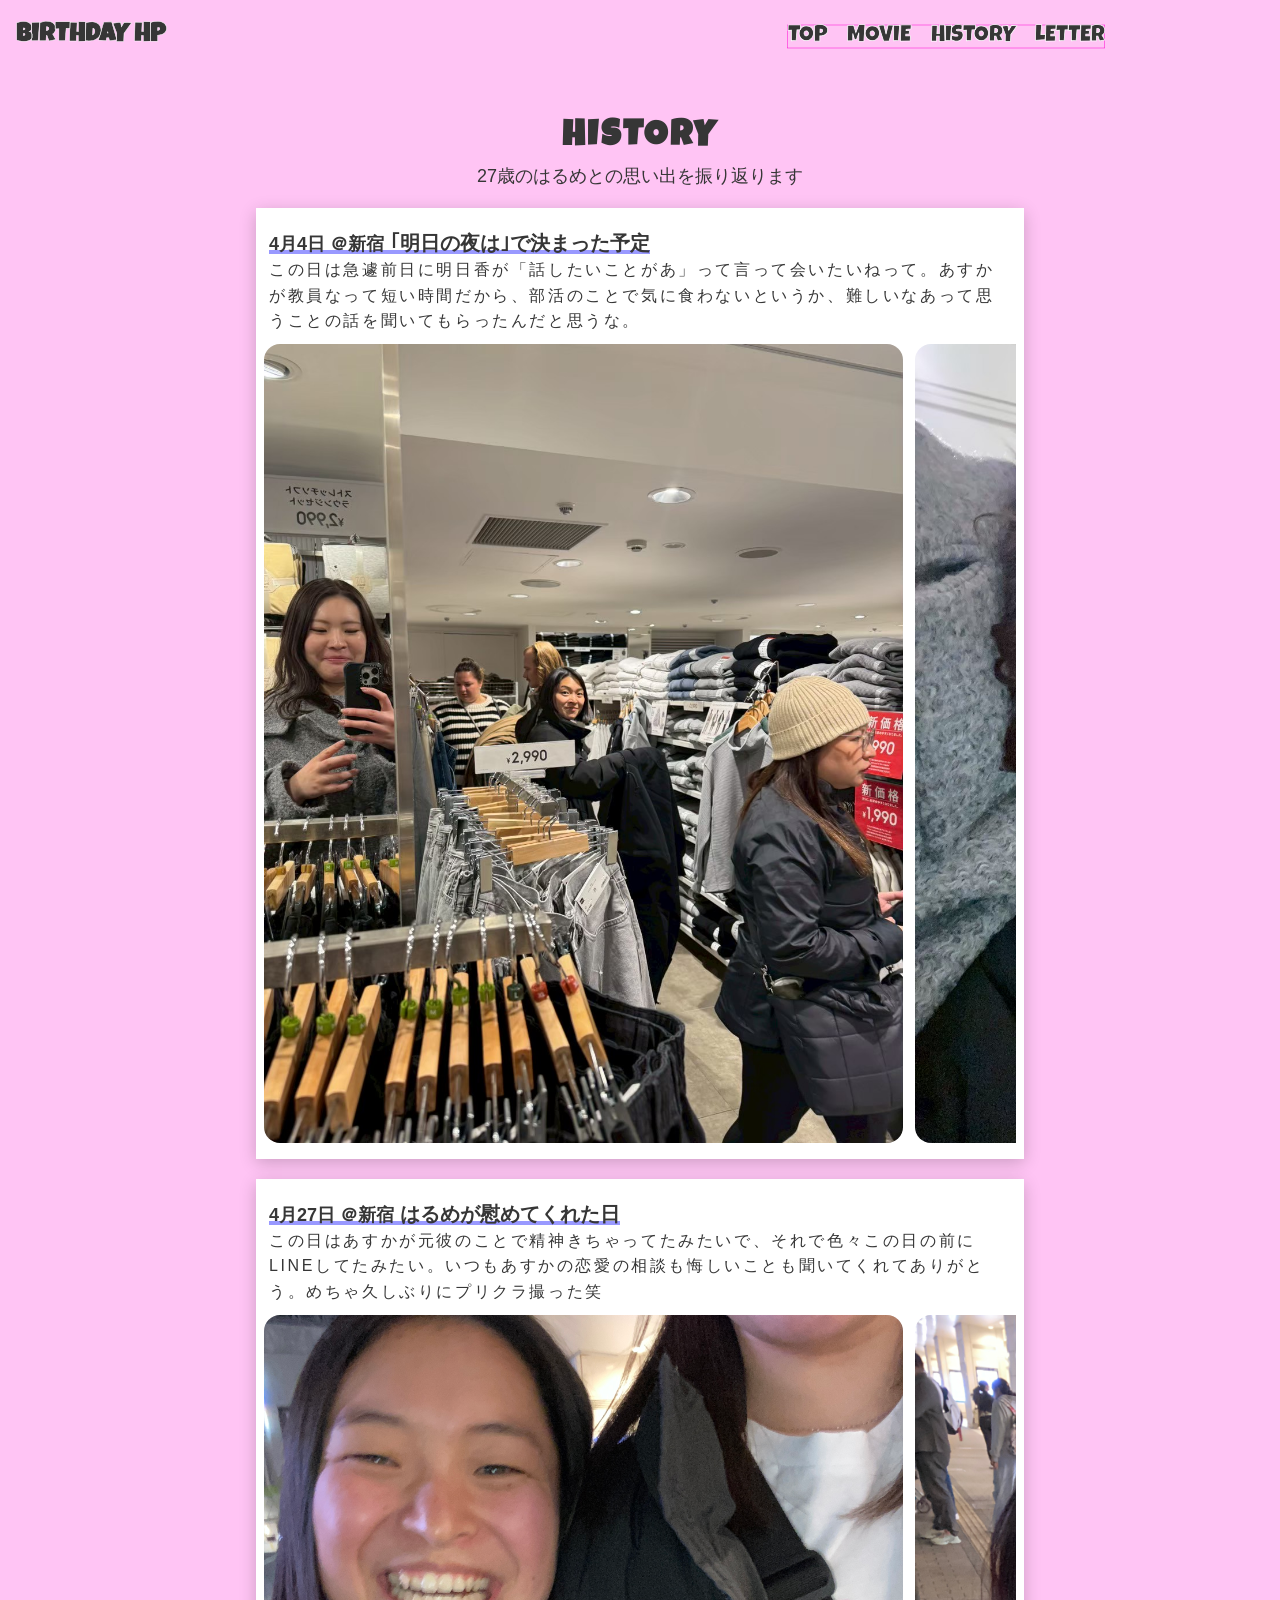
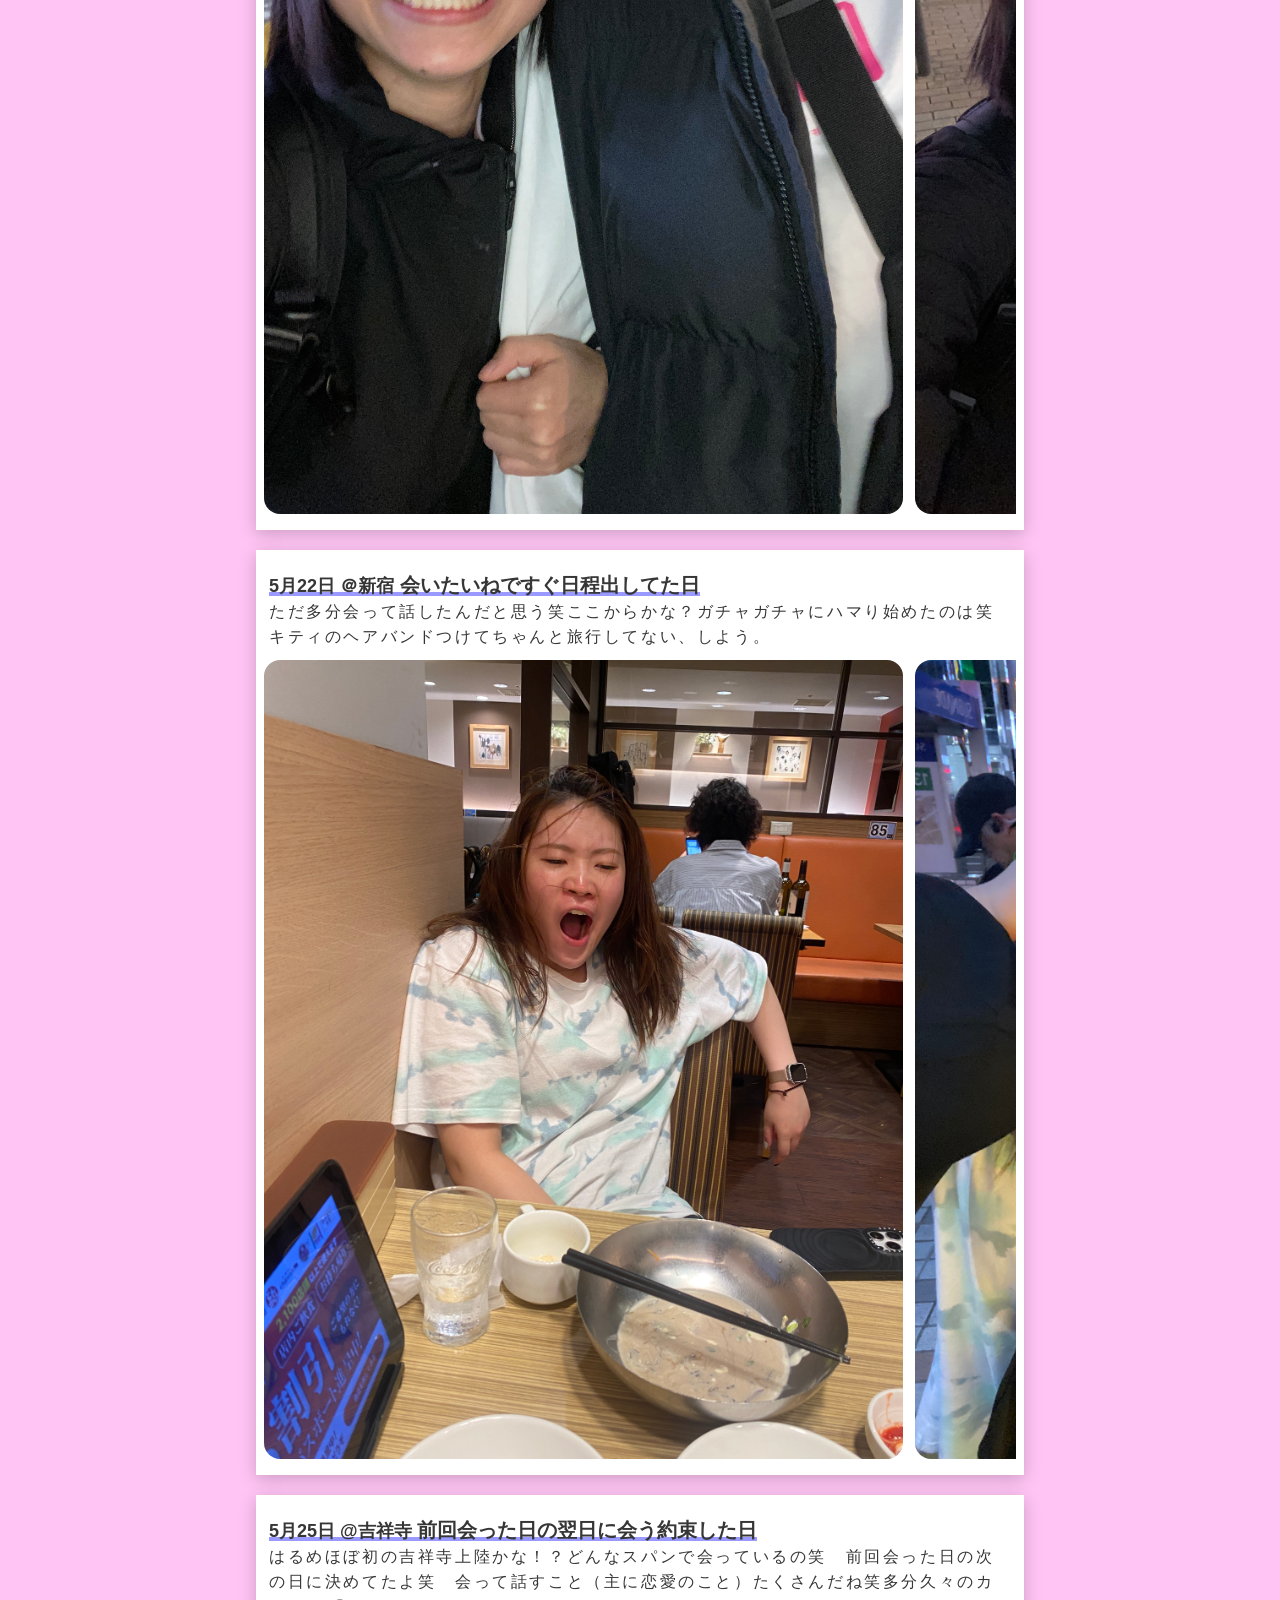
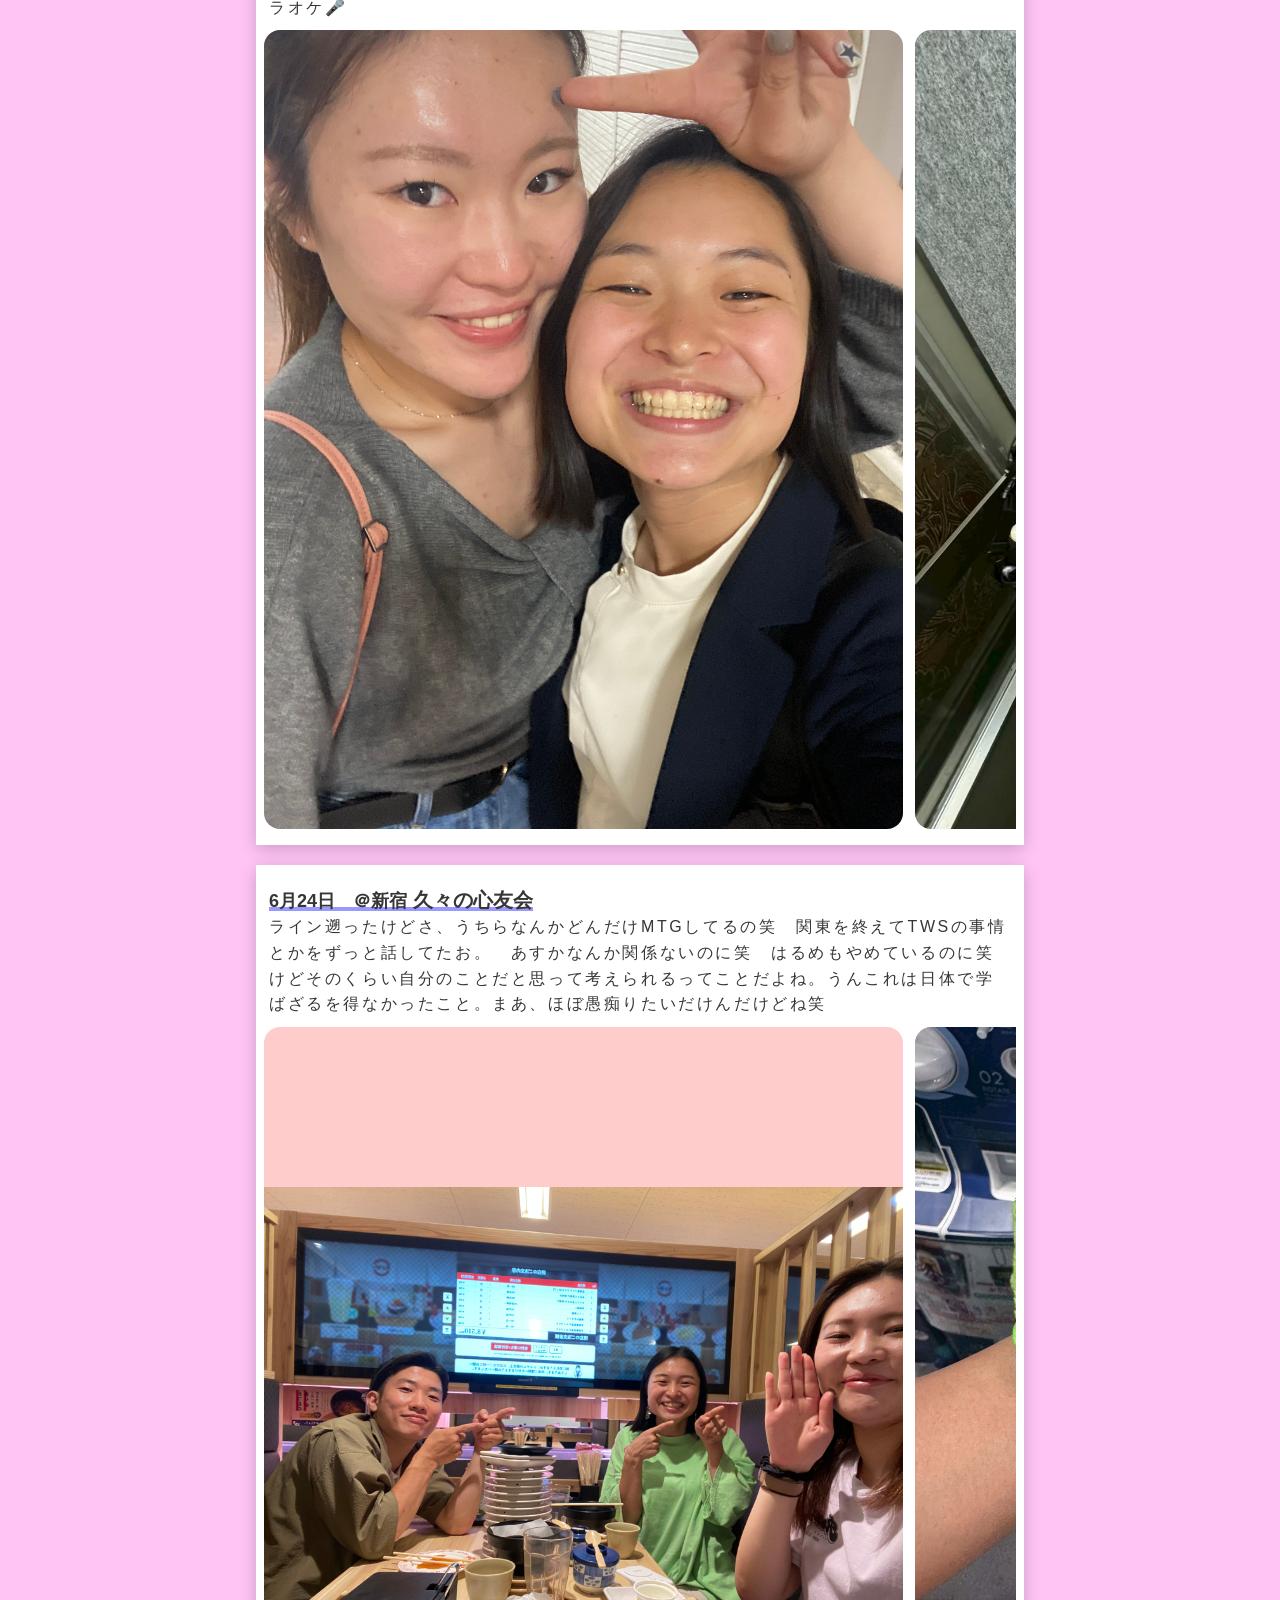
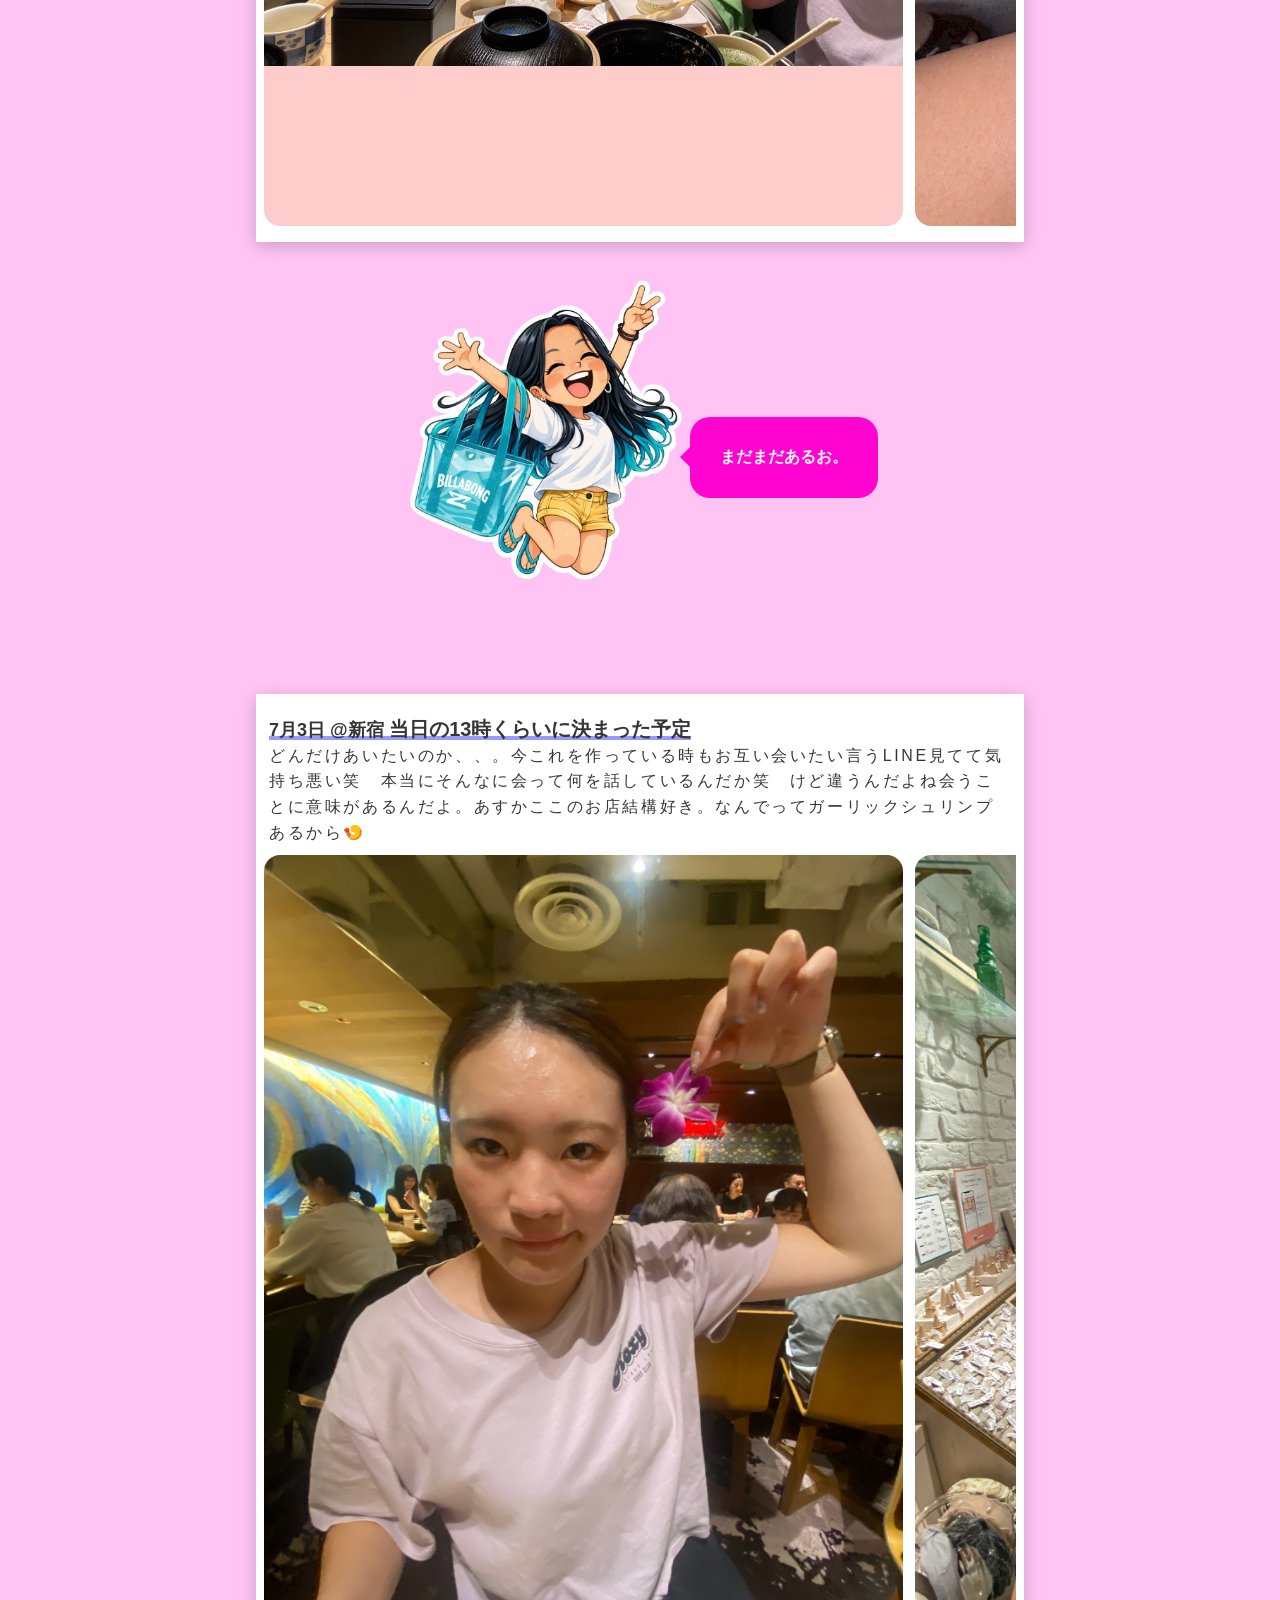
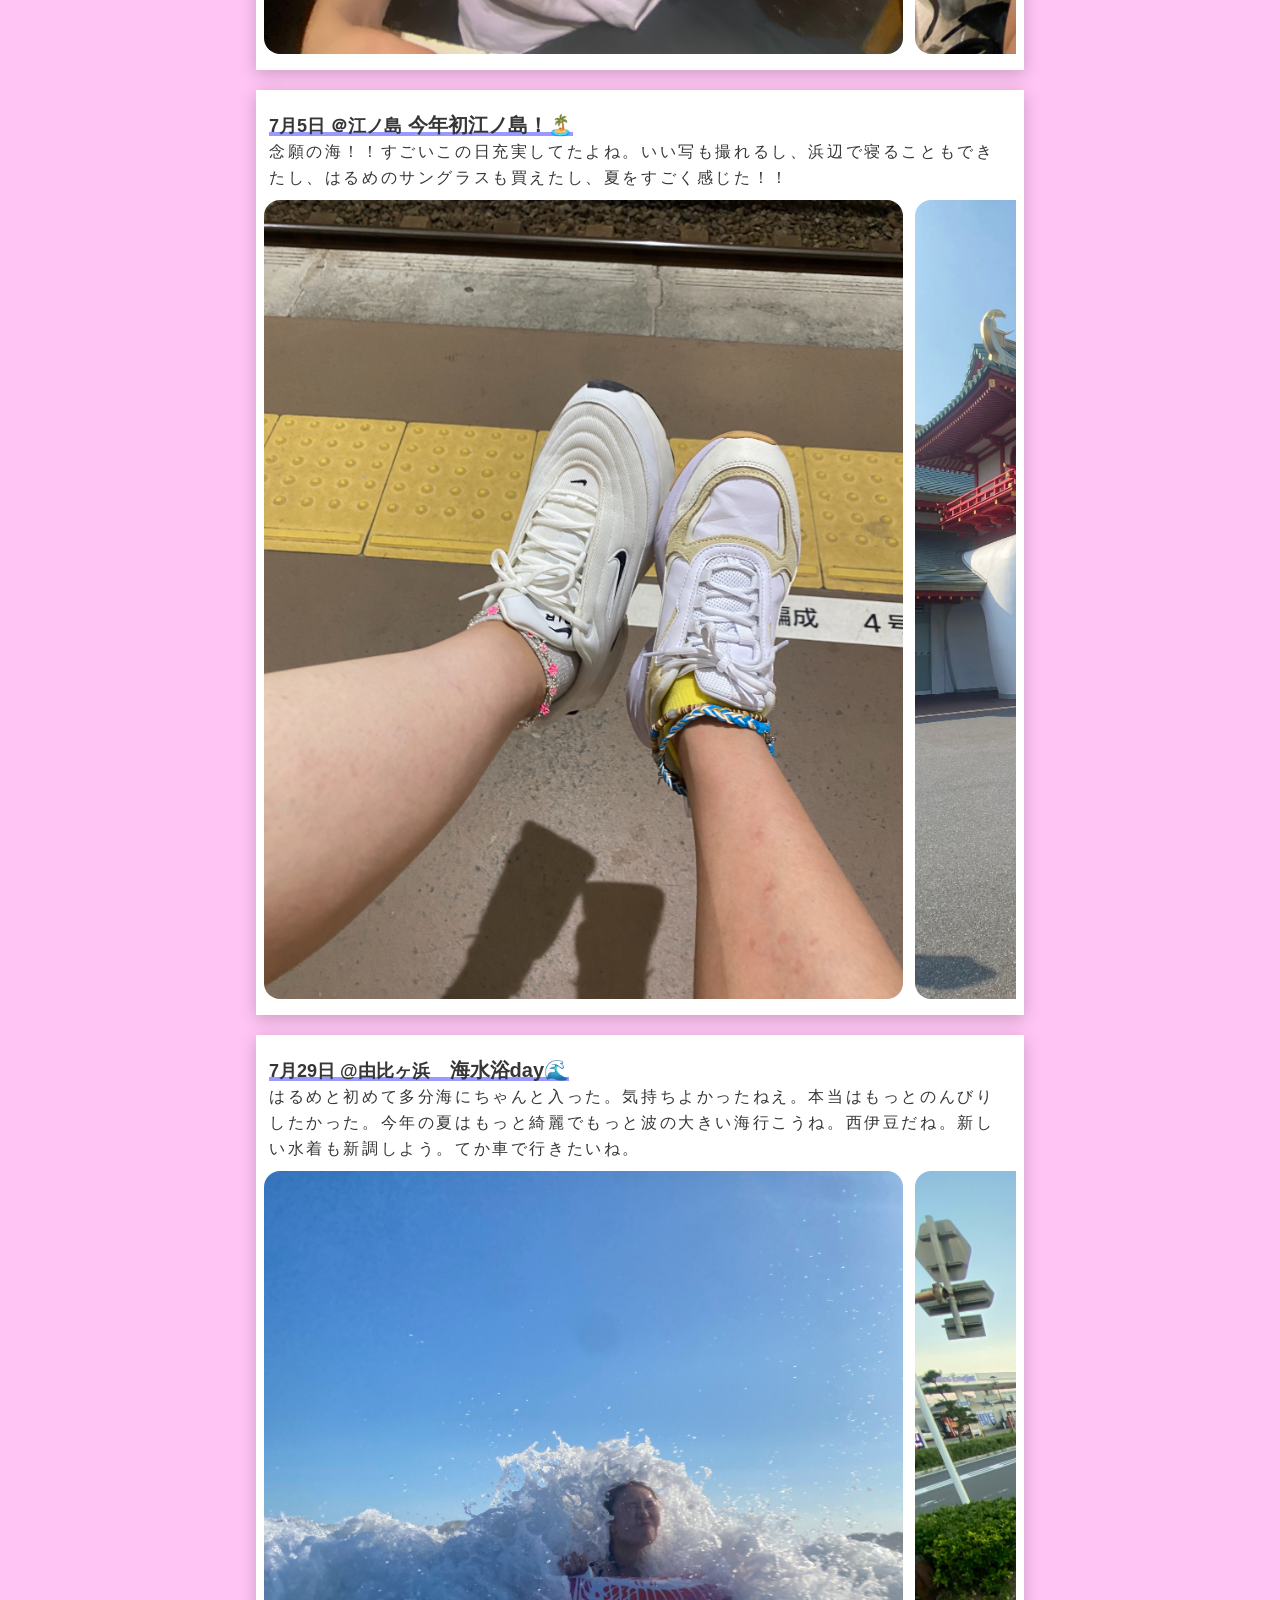
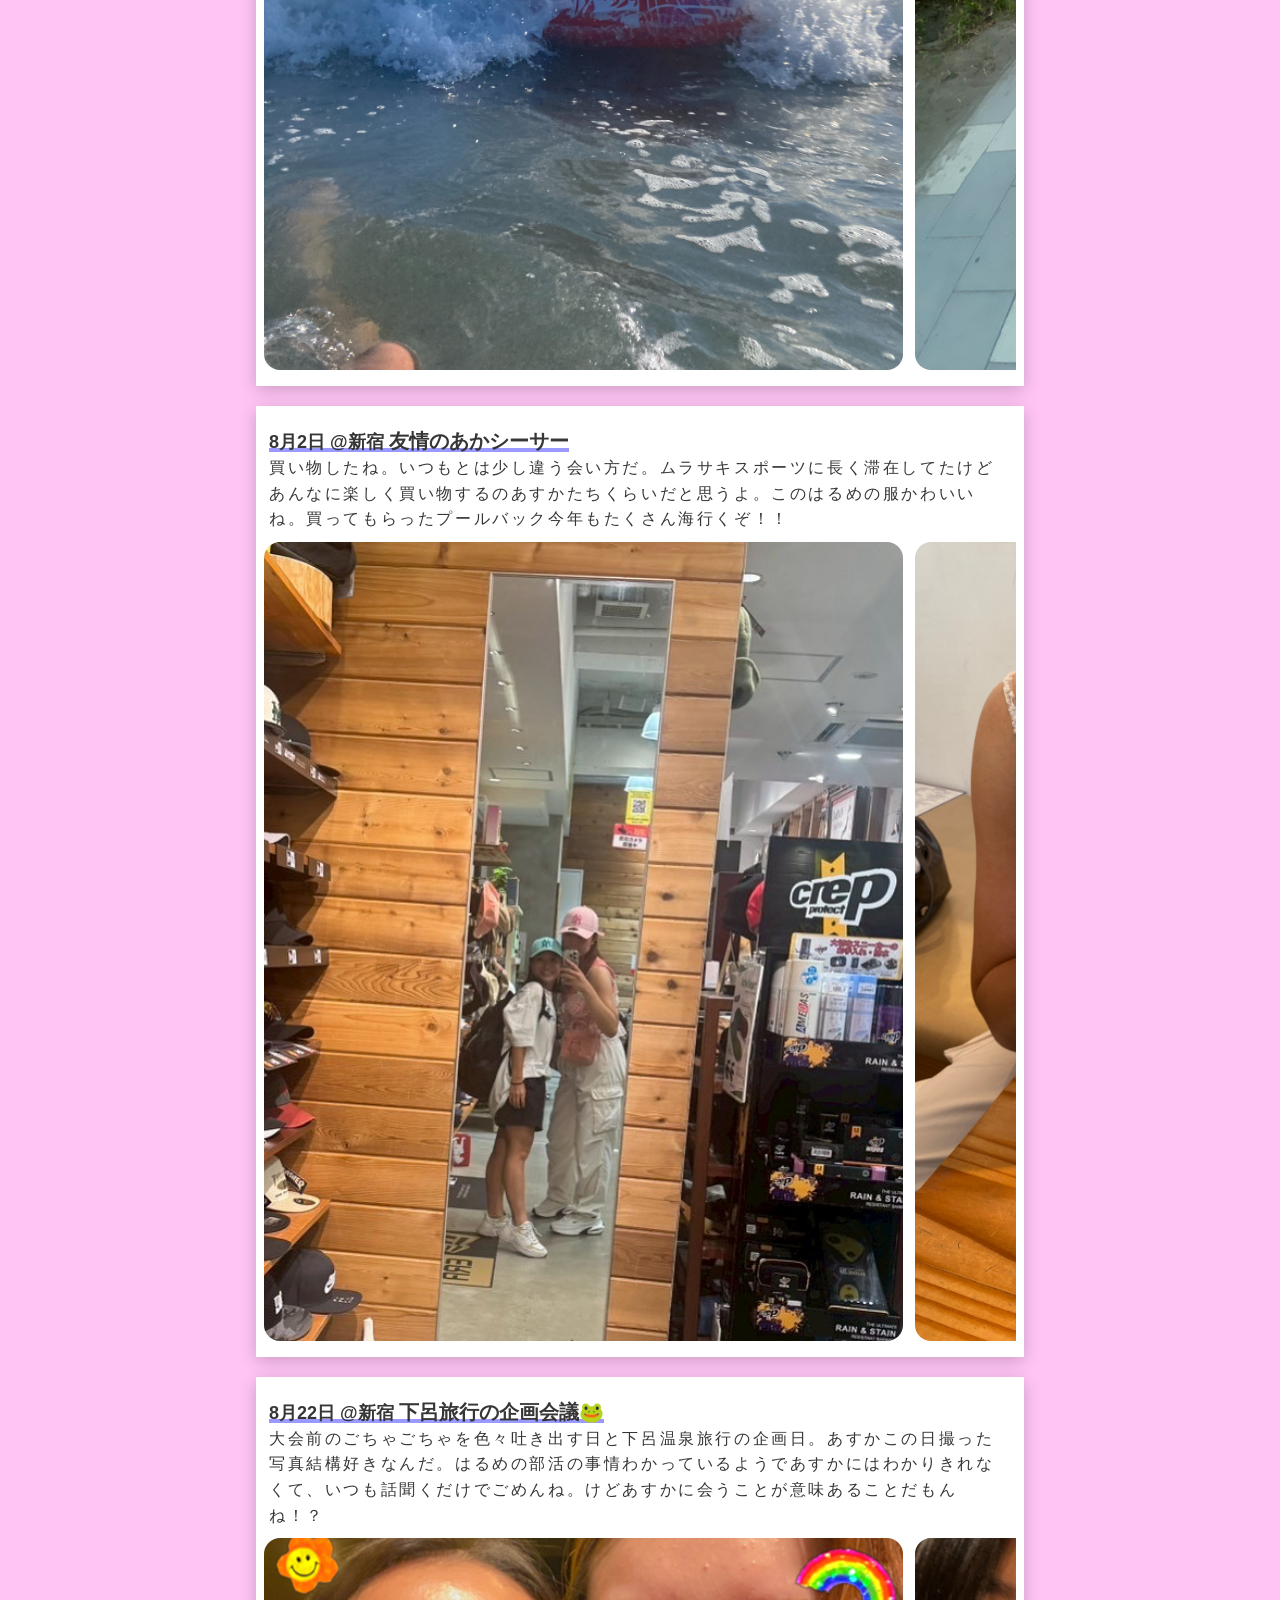
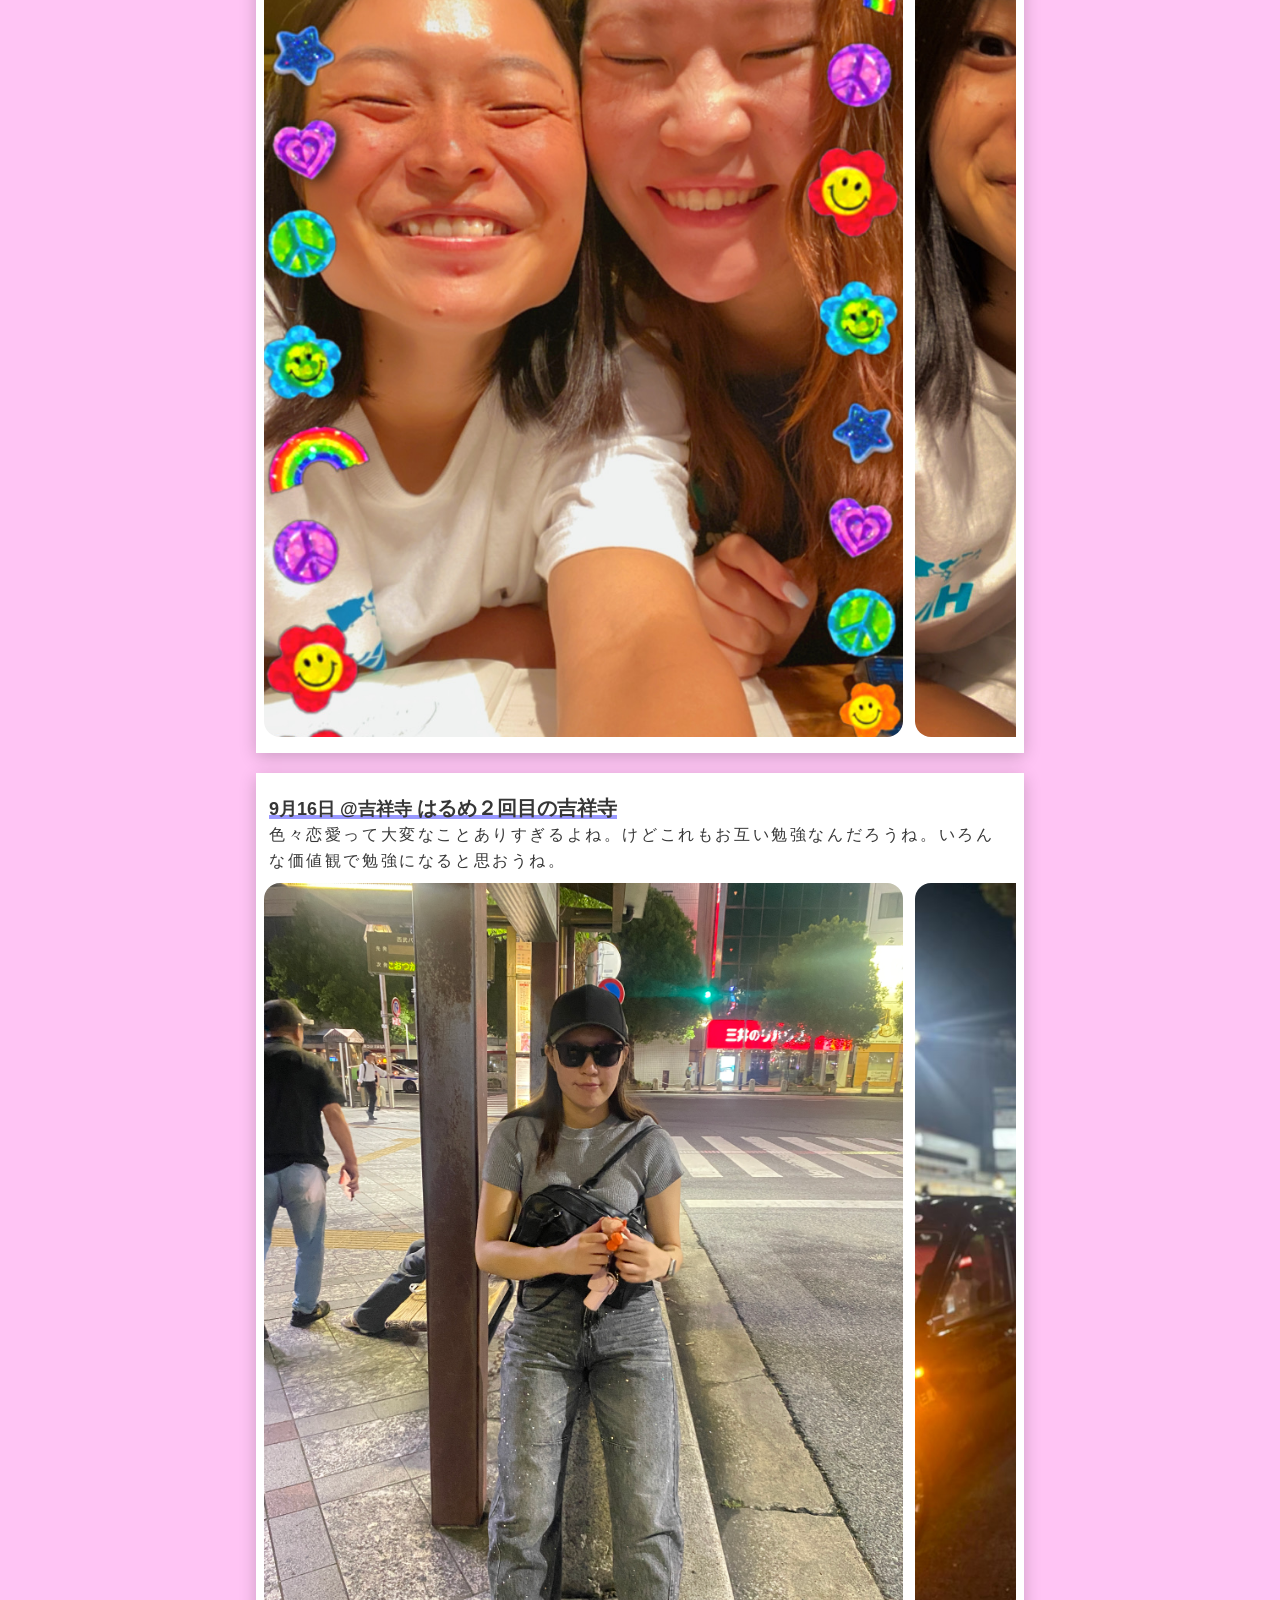
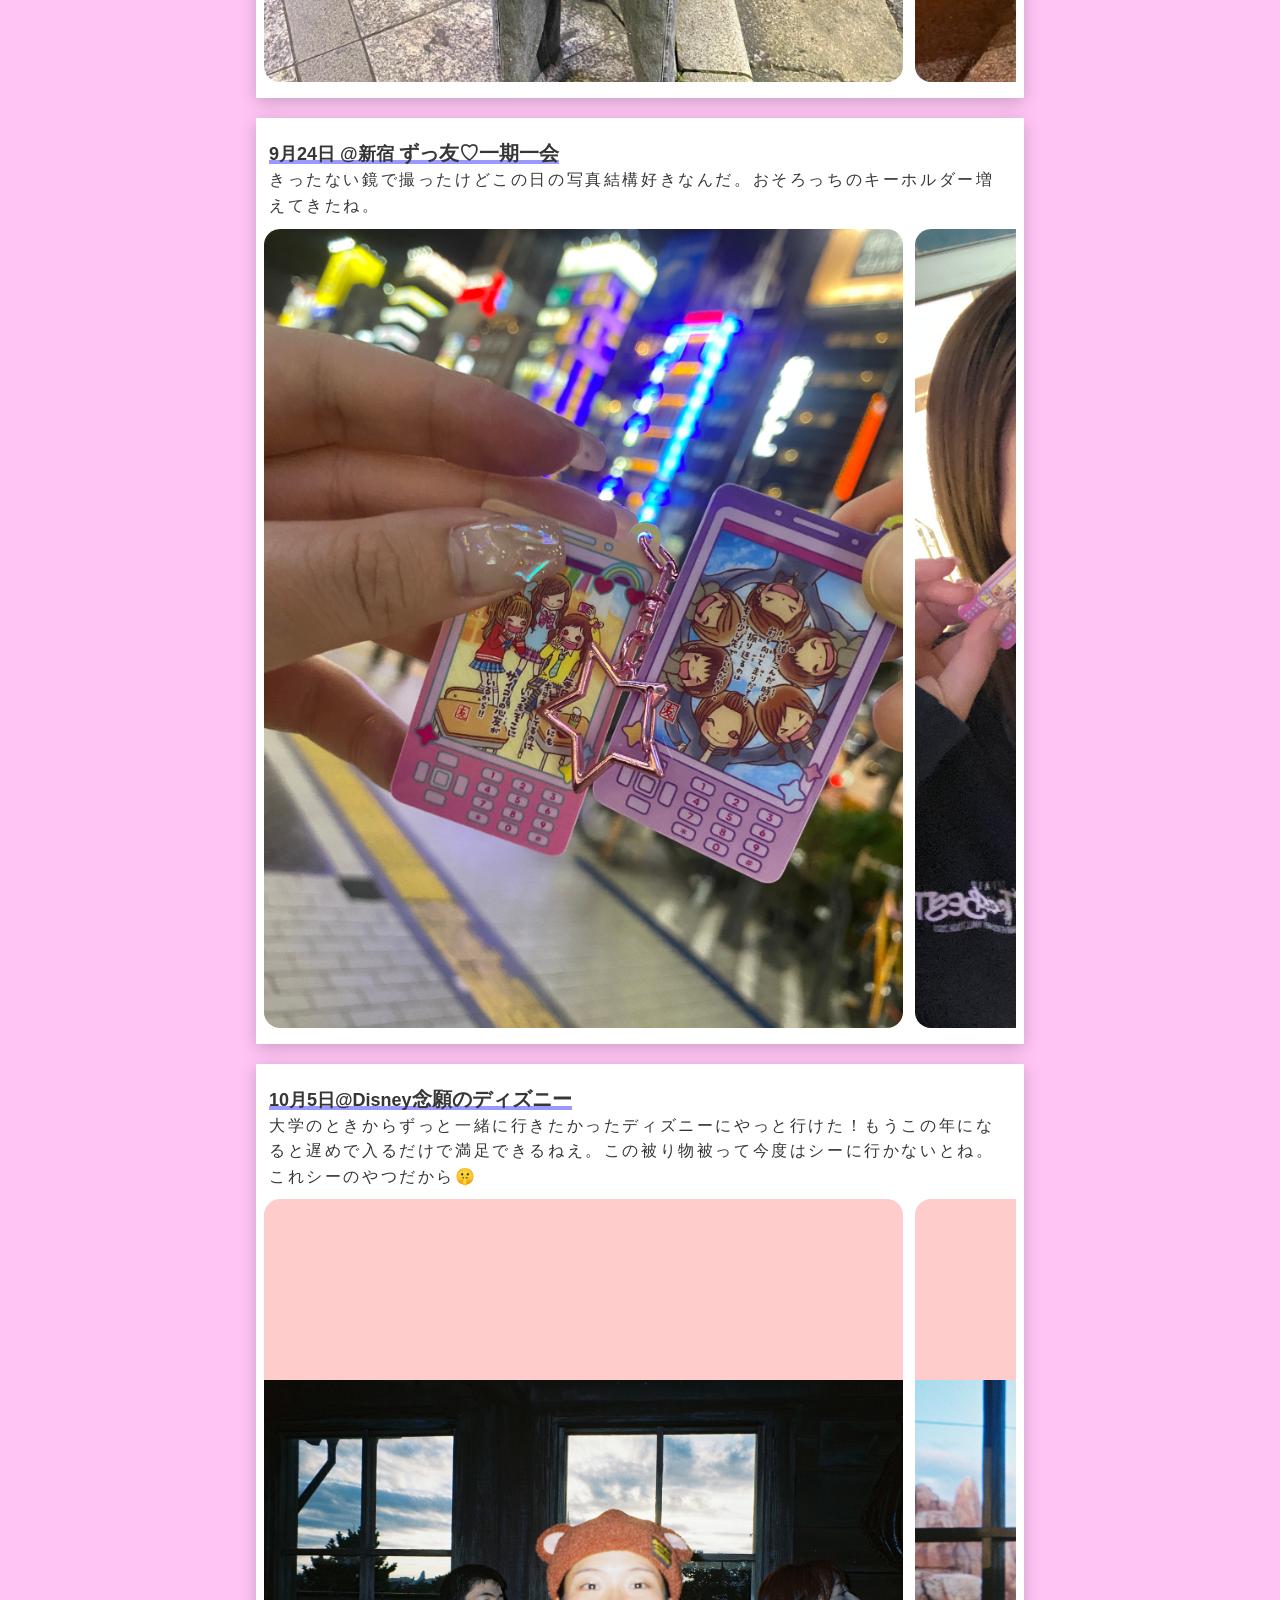
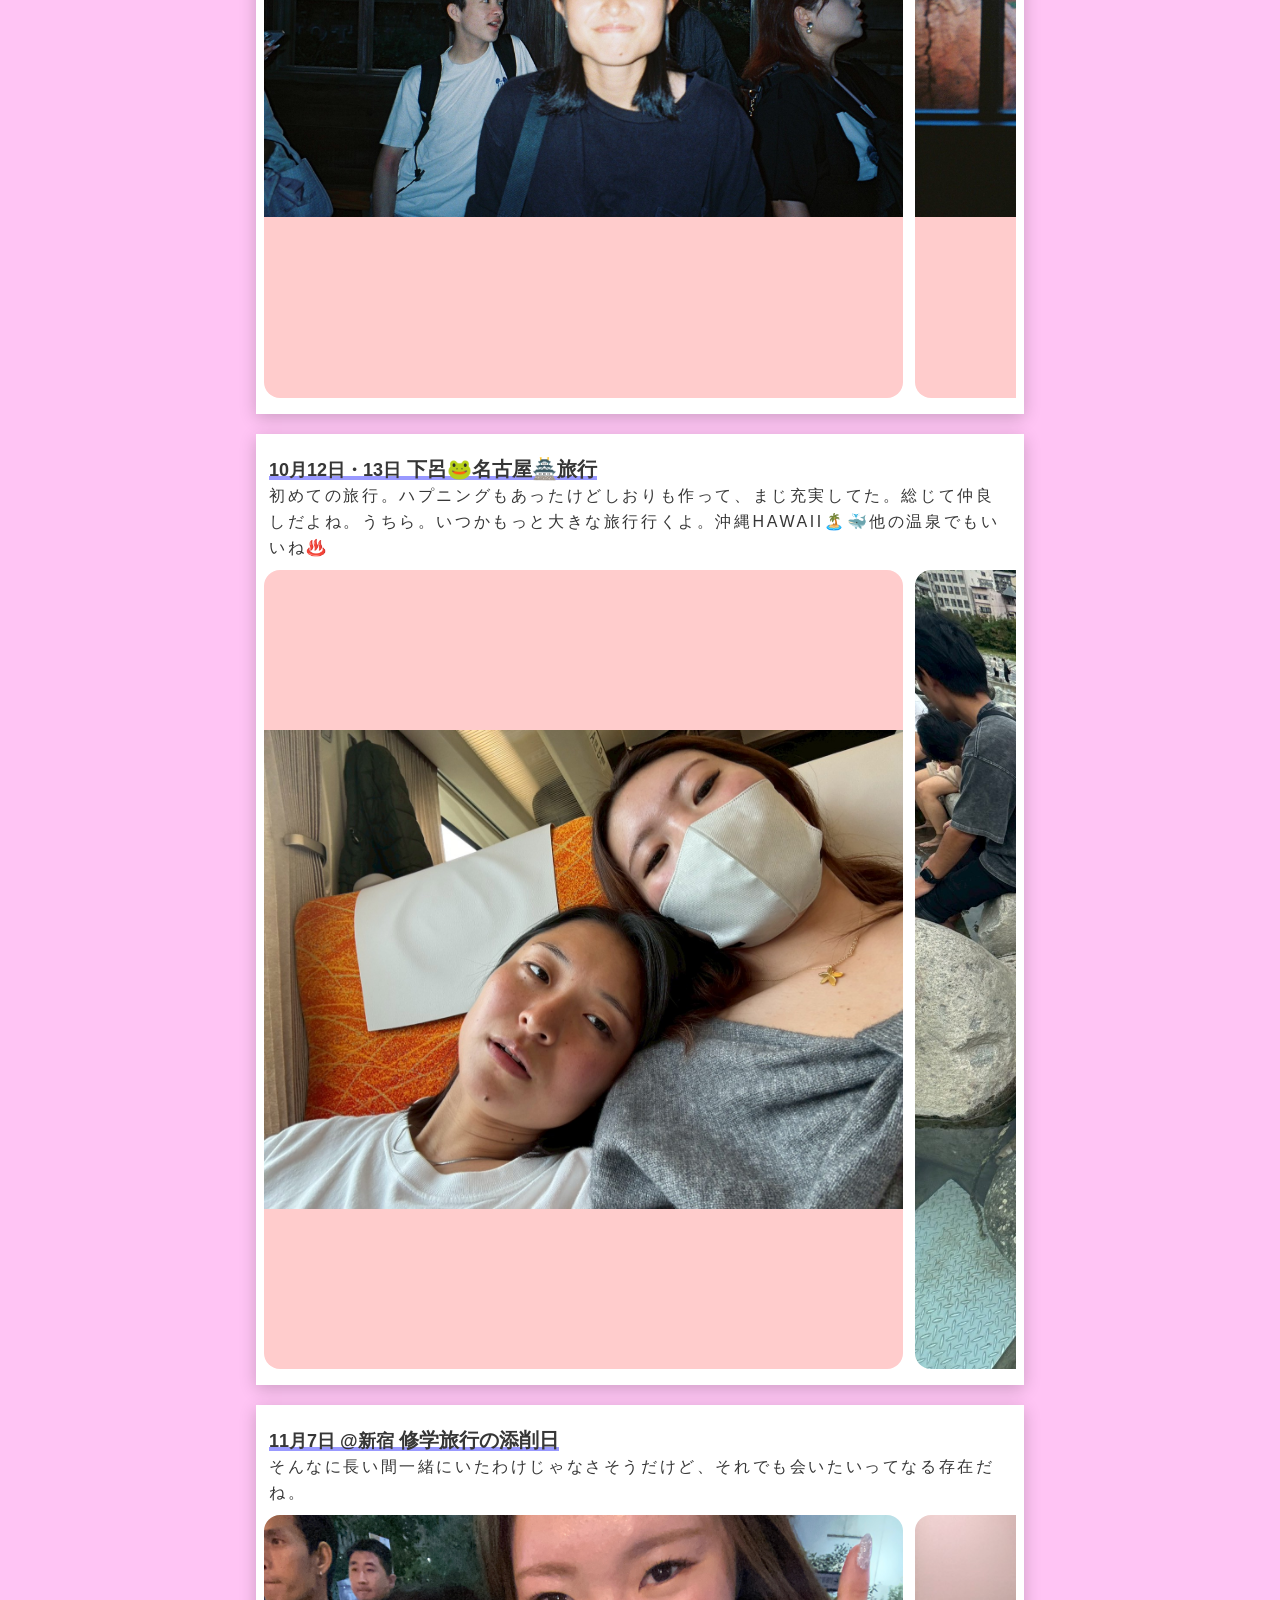
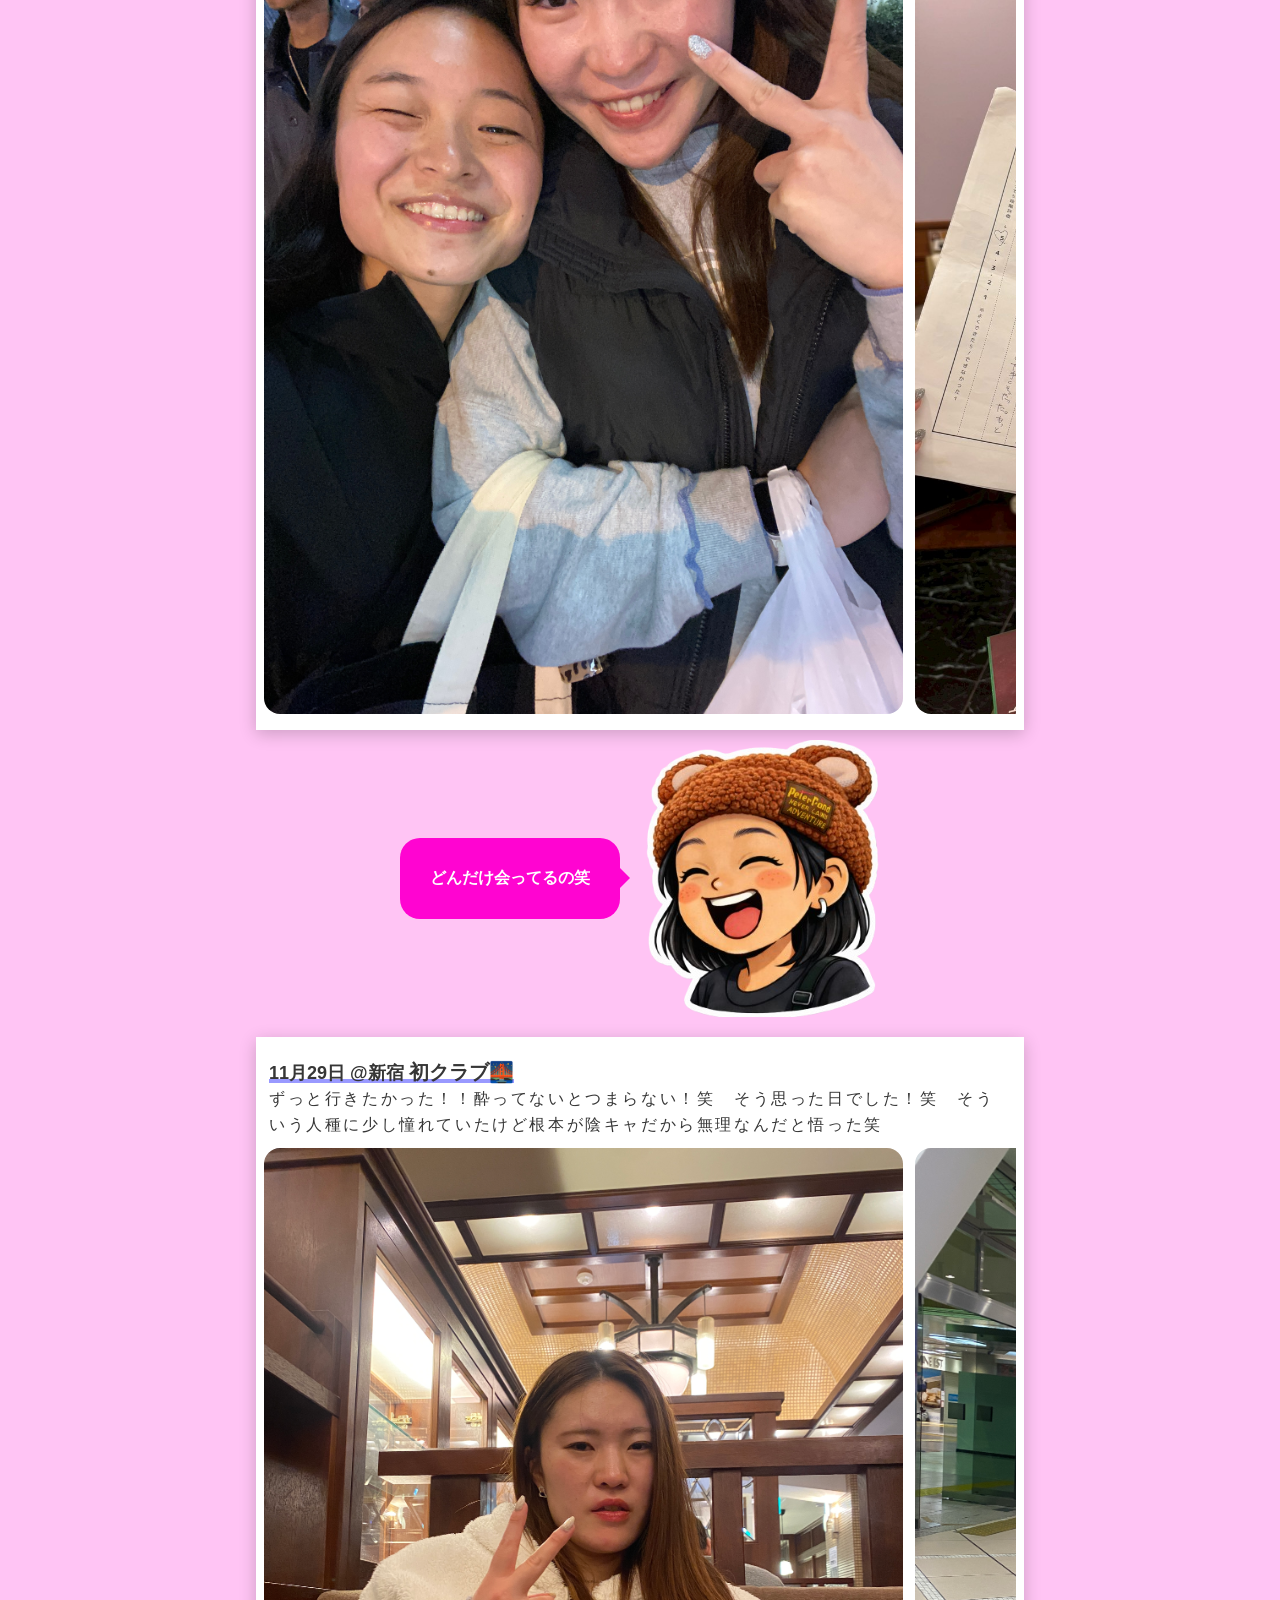
==== commit 0f68863e: "Add files via upload" ====
--- a/history.html
+++ b/history.html
@@ -795,7 +795,7 @@
 
                 <div class="history_slide-items_wrap">
                   <ul class="history_slide-items">
-                    <li class="history_slide-items_item is-contain">
+                    <li class="history_slide-items_item">
                       <img
                         src="img/memory/9m/0924/0924_2.JPG"
                         alt="9月24日の写真"
@@ -839,7 +839,7 @@
                     </li>
                     <li class="history_slide-items_item">
                       <img
-                        src="img/memory/9m/0924/0924_8.JPG"
+                        src="img/memory/9m/0924/0924_8.jpg"
                         alt="9月24日の写真"
                         class="history_slide-items_photo"
                       />
